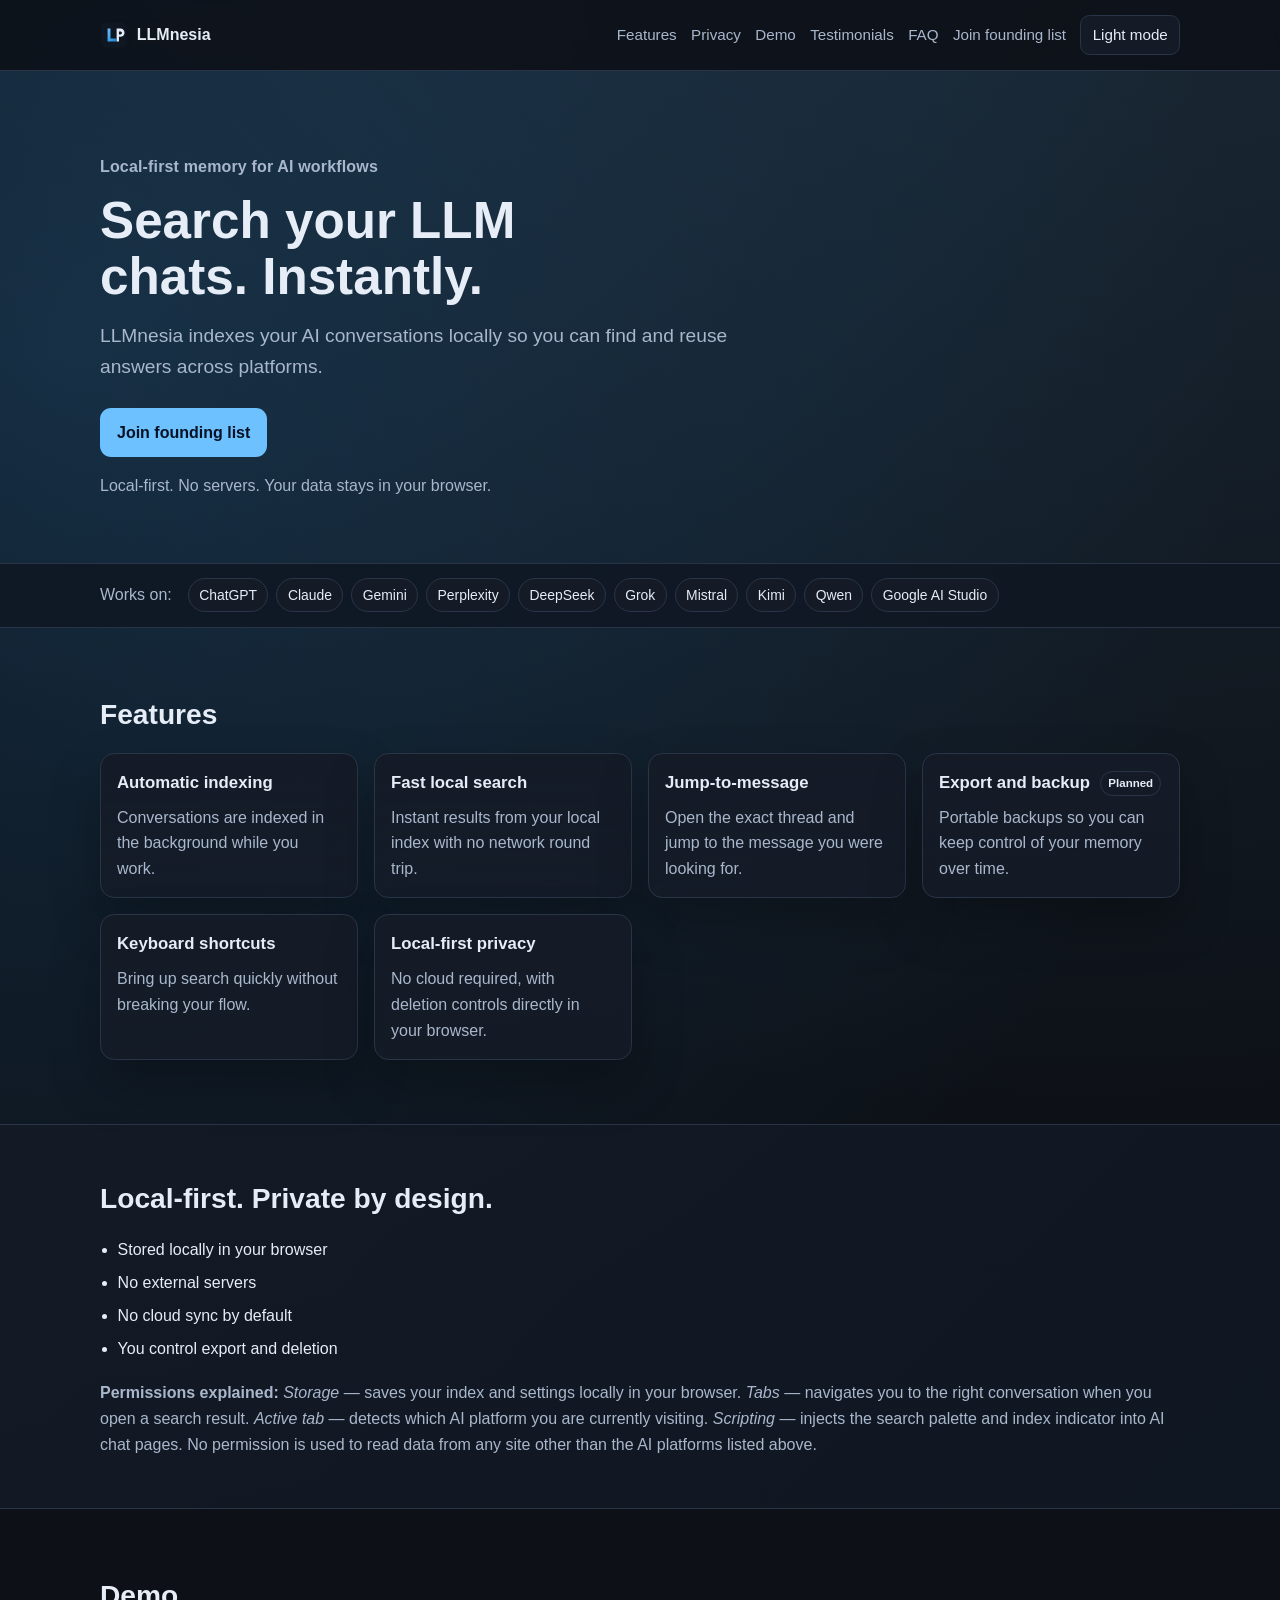
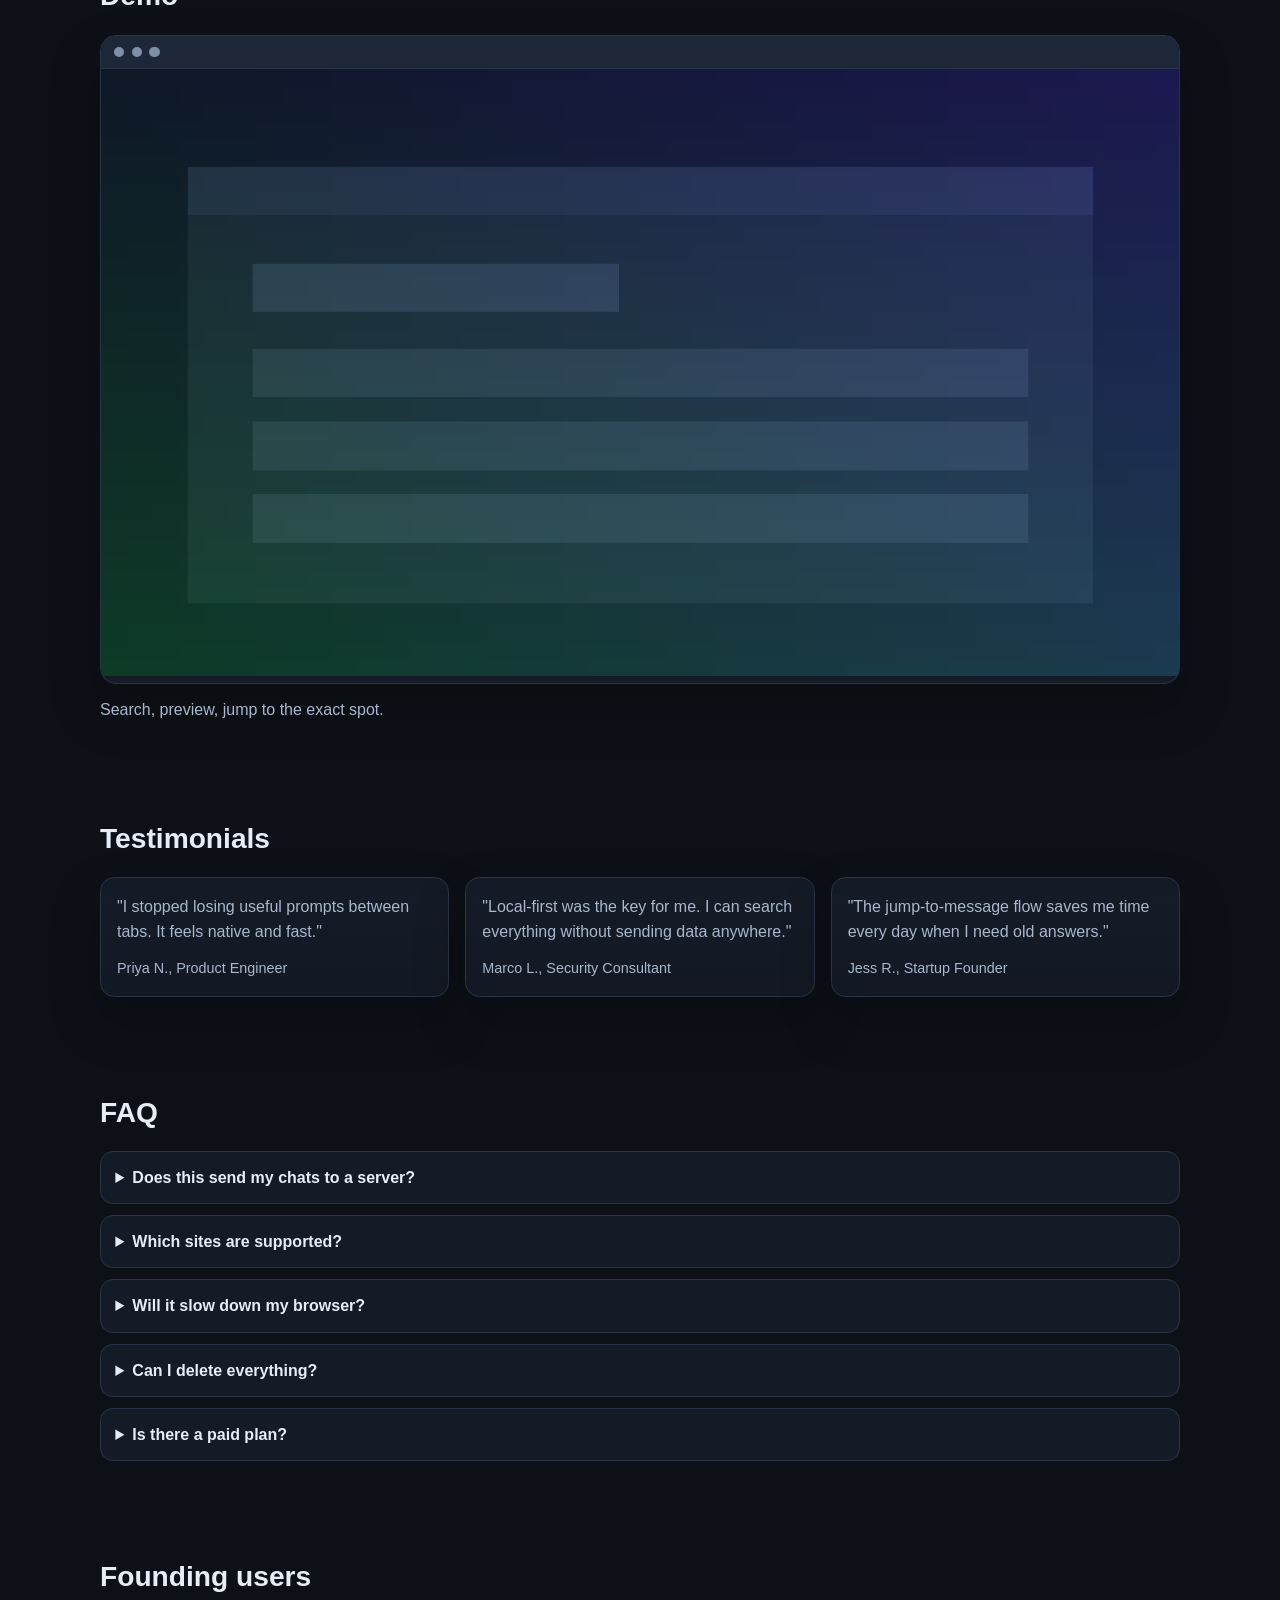
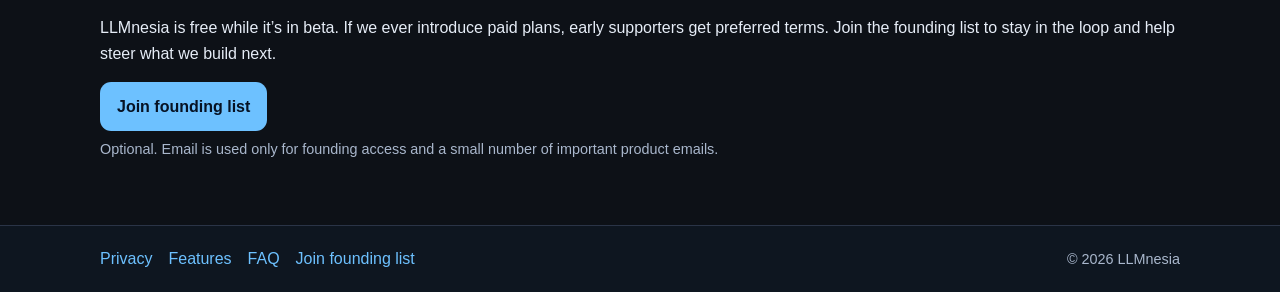
==== index.html @ dea6216d "Initial commit: LLMnesia landing page Separated landing page from main LLMnesia repo for public GitH" ====
<!doctype html>
<html lang="en">
  <head>
    <meta charset="utf-8">
    <meta name="viewport" content="width=device-width, initial-scale=1">
    <title>LLMnesia | Search your LLM chats. Instantly.</title>
    <meta
      name="description"
      content="LLMnesia indexes your AI conversations locally so you can find and reuse answers across platforms."
    >
    <meta name="theme-color" content="#0d1117">
    <meta property="og:type" content="website">
    <meta property="og:title" content="LLMnesia | Search your LLM chats. Instantly.">
    <meta
      property="og:description"
      content="Local-first chat search for AI conversations. No servers. Your data stays in your browser."
    >
    <meta property="og:image" content="assets/og.png">
    <meta property="og:url" content="https://keirancpflynn.github.io/llmnesia-site/">
    <meta name="twitter:card" content="summary_large_image">
    <meta name="twitter:title" content="LLMnesia | Search your LLM chats. Instantly.">
    <meta
      name="twitter:description"
      content="Index and search your AI chats locally across platforms."
    >
    <meta name="twitter:image" content="assets/og.png">
    <link rel="icon" type="image/svg+xml" href="assets/logo.svg">
    <link rel="stylesheet" href="styles.css">
    <script src="script.js" defer></script>
  </head>
  <body>
    <a class="skip-link" href="#main-content">Skip to content</a>

    <header class="site-header">
      <div class="container header-inner">
        <a class="brand" href="#top" aria-label="LLMnesia home">
          <img src="assets/logo.svg" alt="" width="28" height="28">
          <span>LLMnesia</span>
        </a>

        <button
          class="nav-toggle"
          id="nav-toggle"
          aria-expanded="false"
          aria-controls="primary-nav"
          type="button"
        >
          Menu
        </button>

        <nav class="nav" id="primary-nav" aria-label="Main">
          <a href="#features">Features</a>
          <a href="#privacy">Privacy</a>
          <a href="#demo">Demo</a>
          <a href="#testimonials">Testimonials</a>
          <a href="#faq">FAQ</a>
          <a href="#updates">Join founding list</a>
          <button class="theme-toggle" id="theme-toggle" type="button" aria-pressed="false">
            Light mode
          </button>
        </nav>
      </div>
    </header>

    <main id="main-content">
      <section class="hero container" id="top">
        <p class="eyebrow">Local-first memory for AI workflows</p>
        <h1>Search your LLM chats. Instantly.</h1>
        <p class="subheadline">
          LLMnesia indexes your AI conversations locally so you can find and reuse answers across platforms.
        </p>
        <div class="hero-cta">
          <a
            class="button"
            href="https://tally.so/r/448MDd"
            target="_blank"
            rel="noopener noreferrer"
          >
            Join founding list
          </a>
        </div>
        <p class="trust-note">Local-first. No servers. Your data stays in your browser.</p>
      </section>

      <section class="proof-strip" aria-label="Supported platforms">
        <div class="container">
          <p>Works on:</p>
          <ul class="chip-list">
            <li>ChatGPT</li>
            <li>Claude</li>
            <li>Gemini</li>
            <li>Perplexity</li>
            <li>DeepSeek</li>
            <li>Grok</li>
            <li>Mistral</li>
            <li>Kimi</li>
            <li>Qwen</li>
            <li>Google AI Studio</li>
          </ul>
        </div>
      </section>

      <section class="section container" id="features">
        <h2>Features</h2>
        <div class="card-grid">
          <article class="card">
            <h3>Automatic indexing</h3>
            <p>Conversations are indexed in the background while you work.</p>
          </article>
          <article class="card">
            <h3>Fast local search</h3>
            <p>Instant results from your local index with no network round trip.</p>
          </article>
          <article class="card">
            <h3>Jump-to-message</h3>
            <p>Open the exact thread and jump to the message you were looking for.</p>
          </article>
          <article class="card">
            <h3>Export and backup <span class="tag">Planned</span></h3>
            <p>Portable backups so you can keep control of your memory over time.</p>
          </article>
          <article class="card">
            <h3>Keyboard shortcuts</h3>
            <p>Bring up search quickly without breaking your flow.</p>
          </article>
          <article class="card">
            <h3>Local-first privacy</h3>
            <p>No cloud required, with deletion controls directly in your browser.</p>
          </article>
        </div>
      </section>

      <section class="section section-privacy" id="privacy">
        <div class="container">
          <h2>Local-first. Private by design.</h2>
          <ul class="privacy-list">
            <li>Stored locally in your browser</li>
            <li>No external servers</li>
            <li>No cloud sync by default</li>
            <li>You control export and deletion</li>
          </ul>
          <p class="permissions-note">
            <strong>Permissions explained:</strong>
            <em>Storage</em> — saves your index and settings locally in your browser.
            <em>Tabs</em> — navigates you to the right conversation when you open a search result.
            <em>Active tab</em> — detects which AI platform you are currently visiting.
            <em>Scripting</em> — injects the search palette and index indicator into AI chat pages.
            No permission is used to read data from any site other than the AI platforms listed above.
          </p>
        </div>
      </section>

      <section class="section container" id="demo">
        <h2>Demo</h2>
        <figure class="browser-mock">
          <div class="browser-bar" aria-hidden="true">
            <span></span><span></span><span></span>
          </div>
          <img
            src="assets/demo.png"
            alt="LLMnesia search overlay preview in a browser window"
            width="1280"
            height="720"
            loading="lazy"
          >
        </figure>
        <p class="demo-caption">Search, preview, jump to the exact spot.</p>
      </section>

      <section class="section container" id="testimonials">
        <h2>Testimonials</h2>
        <div class="card-grid">
          <blockquote class="card quote">
            <p>"I stopped losing useful prompts between tabs. It feels native and fast."</p>
            <footer>Priya N., Product Engineer</footer>
          </blockquote>
          <blockquote class="card quote">
            <p>"Local-first was the key for me. I can search everything without sending data anywhere."</p>
            <footer>Marco L., Security Consultant</footer>
          </blockquote>
          <blockquote class="card quote">
            <p>"The jump-to-message flow saves me time every day when I need old answers."</p>
            <footer>Jess R., Startup Founder</footer>
          </blockquote>
        </div>
      </section>

      <section class="section container" id="faq">
        <h2>FAQ</h2>
        <div class="faq-list">
          <details>
            <summary>Does this send my chats to a server?</summary>
            <p>No. LLMnesia is local-first and keeps indexed data in your browser storage.</p>
          </details>
          <details>
            <summary>Which sites are supported?</summary>
            <p>ChatGPT, Claude, Gemini, Perplexity, DeepSeek, Grok, Mistral, Kimi, Qwen, and Google AI Studio.</p>
          </details>
          <details>
            <summary>Will it slow down my browser?</summary>
            <p>Indexing is designed to be lightweight and incremental. Most users should see minimal impact.</p>
          </details>
          <details>
            <summary>Can I delete everything?</summary>
            <p>Yes. You can clear indexed data locally and control export and deletion behavior.</p>
          </details>
          <details>
            <summary>Is there a paid plan?</summary>
            <p>LLMnesia is currently free while early. If pricing changes later, early users receive best access and discounts.</p>
          </details>
        </div>
      </section>

      <section class="section section-signup container" id="updates">
        <h2>Founding users</h2>
        <p>
          LLMnesia is free while it&rsquo;s in beta. If we ever introduce paid plans, early supporters get preferred
          terms. Join the founding list to stay in the loop and help steer what we build next.
        </p>
        <a
          class="button"
          href="https://tally.so/r/448MDd"
          target="_blank"
          rel="noopener noreferrer"
        >
          Join founding list
        </a>
        <p class="fine-print">Optional. Email is used only for founding access and a small number of important product emails.</p>
      </section>
    </main>

    <footer class="site-footer">
      <div class="container footer-inner">
        <nav aria-label="Footer">
          <a href="#privacy">Privacy</a>
          <a href="#features">Features</a>
          <a href="#faq">FAQ</a>
          <a href="#updates">Join founding list</a>
        </nav>
        <p>&copy; <span id="year"></span> LLMnesia</p>
      </div>
    </footer>
  </body>
</html>
---- styles.css ----
:root {
  color-scheme: dark;
  --bg: #0d1117;
  --bg-alt: #0f1722;
  --surface: #141b27;
  --surface-strong: #1d2738;
  --text: #e6edf7;
  --text-muted: #a9b7cc;
  --line: #2a3447;
  --brand: #6dc1ff;
  --brand-strong: #41a8f3;
  --success: #4dd8a3;
  --danger: #ff7a91;
  --shadow: 0 24px 50px rgba(0, 0, 0, 0.25);
}

html.theme-light {
  color-scheme: light;
  --bg: #f6f8fc;
  --bg-alt: #ebf1f9;
  --surface: #ffffff;
  --surface-strong: #f3f6fb;
  --text: #172130;
  --text-muted: #55647a;
  --line: #d2dced;
  --brand: #006ec2;
  --brand-strong: #00589c;
  --success: #097b52;
  --danger: #b32447;
  --shadow: 0 18px 36px rgba(17, 28, 46, 0.12);
}

*,
*::before,
*::after {
  box-sizing: border-box;
}

html {
  scroll-behavior: smooth;
}

body {
  margin: 0;
  font-family: -apple-system, BlinkMacSystemFont, "Segoe UI", "Helvetica Neue", Arial, sans-serif;
  line-height: 1.6;
  color: var(--text);
  background:
    radial-gradient(circle at 85% -20%, rgba(109, 193, 255, 0.2), transparent 42%),
    radial-gradient(circle at 5% 10%, rgba(40, 130, 200, 0.22), transparent 35%),
    var(--bg);
}

a {
  color: var(--brand);
  text-decoration: none;
}

a:hover {
  color: var(--brand-strong);
}

img {
  max-width: 100%;
  height: auto;
}

:focus-visible {
  outline: 2px solid var(--brand);
  outline-offset: 3px;
}

.container {
  width: min(1080px, 92vw);
  margin: 0 auto;
}

.skip-link {
  position: absolute;
  left: 0.75rem;
  top: -999px;
  z-index: 1000;
  border-radius: 0.35rem;
  background: var(--brand);
  color: #081120;
  padding: 0.55rem 0.8rem;
  font-weight: 600;
}

.skip-link:focus-visible {
  top: 0.75rem;
}

.site-header {
  position: sticky;
  top: 0;
  z-index: 50;
  border-bottom: 1px solid var(--line);
  background-color: color-mix(in oklab, var(--bg) 88%, transparent);
  backdrop-filter: blur(10px);
}

.header-inner {
  display: flex;
  align-items: center;
  justify-content: space-between;
  gap: 1rem;
  min-height: 70px;
}

.brand {
  display: inline-flex;
  align-items: center;
  gap: 0.55rem;
  font-weight: 700;
  color: var(--text);
}

.brand:hover {
  color: var(--text);
}

.nav {
  display: flex;
  align-items: center;
  gap: 0.9rem;
  font-size: 0.95rem;
}

.nav a:not(.button),
.theme-toggle {
  color: var(--text-muted);
}

.nav a:not(.button):hover,
.theme-toggle:hover {
  color: var(--text);
}

.nav-toggle,
.theme-toggle {
  border: 1px solid var(--line);
  background: var(--surface);
  color: var(--text);
  border-radius: 0.6rem;
  padding: 0.45rem 0.7rem;
  font: inherit;
  cursor: pointer;
}

.nav-toggle {
  display: none;
}

.button {
  display: inline-flex;
  align-items: center;
  justify-content: center;
  border: 1px solid transparent;
  border-radius: 0.7rem;
  padding: 0.66rem 1rem;
  font-weight: 650;
  background: var(--brand);
  color: #061224;
  transition: transform 0.2s ease, box-shadow 0.2s ease, background-color 0.2s ease;
}

.button:hover {
  background: var(--brand-strong);
  color: #061224;
  transform: translateY(-1px);
  box-shadow: 0 10px 24px rgba(19, 132, 219, 0.26);
}

.button-small {
  padding: 0.46rem 0.82rem;
  font-size: 0.9rem;
}

.button-ghost {
  border-color: var(--line);
  background: transparent;
  color: var(--text);
}

.button-ghost:hover {
  background: var(--surface);
  color: var(--text);
  box-shadow: none;
}

.hero {
  padding: 5.2rem 0 3rem;
  text-align: left;
}

.eyebrow {
  margin: 0 0 0.8rem;
  color: var(--text-muted);
  letter-spacing: 0.01em;
  font-weight: 600;
}

h1 {
  margin: 0;
  line-height: 1.1;
  font-size: clamp(2rem, 4vw, 3.3rem);
  max-width: 16ch;
}

.subheadline {
  margin: 1rem 0 1.6rem;
  max-width: 62ch;
  color: var(--text-muted);
  font-size: clamp(1.02rem, 1.6vw, 1.2rem);
}

.hero-cta {
  display: flex;
  flex-wrap: wrap;
  gap: 0.75rem;
}

.trust-note {
  margin-top: 1rem;
  color: var(--text-muted);
}

.proof-strip {
  border-top: 1px solid var(--line);
  border-bottom: 1px solid var(--line);
  background: color-mix(in oklab, var(--bg-alt) 86%, transparent);
}

.proof-strip .container {
  display: flex;
  align-items: center;
  flex-wrap: wrap;
  gap: 0.85rem 1rem;
  padding: 0.9rem 0;
}

.proof-strip p {
  margin: 0;
  color: var(--text-muted);
}

.chip-list {
  list-style: none;
  display: flex;
  flex-wrap: wrap;
  gap: 0.5rem;
  margin: 0;
  padding: 0;
}

.chip-list li {
  border: 1px solid var(--line);
  border-radius: 999px;
  padding: 0.32rem 0.65rem;
  font-size: 0.87rem;
  background: var(--surface);
}

.section {
  padding: 4rem 0 1.8rem;
}

h2 {
  margin: 0 0 1rem;
  font-size: clamp(1.55rem, 2.2vw, 2rem);
}

.card-grid {
  display: grid;
  gap: 1rem;
  grid-template-columns: repeat(auto-fit, minmax(230px, 1fr));
}

.card {
  margin: 0;
  padding: 1rem;
  border: 1px solid var(--line);
  border-radius: 0.9rem;
  background: linear-gradient(180deg, var(--surface), color-mix(in oklab, var(--surface) 78%, transparent));
  box-shadow: var(--shadow);
}

.card h3 {
  margin-top: 0;
  margin-bottom: 0.5rem;
  font-size: 1.05rem;
}

.card p {
  margin: 0;
  color: var(--text-muted);
}

.tag {
  display: inline-block;
  margin-left: 0.35rem;
  font-size: 0.72rem;
  border: 1px solid var(--line);
  border-radius: 999px;
  padding: 0.12rem 0.44rem;
  vertical-align: middle;
}

.section-privacy {
  margin-top: 2.2rem;
  padding: 3.2rem 0;
  background: linear-gradient(135deg, color-mix(in oklab, var(--surface) 82%, transparent), var(--bg-alt));
  border-top: 1px solid var(--line);
  border-bottom: 1px solid var(--line);
}

.privacy-list {
  margin: 0.9rem 0 1.2rem;
  padding-left: 1.1rem;
}

.privacy-list li {
  margin: 0.45rem 0;
}

.permissions-note {
  margin: 0;
  color: var(--text-muted);
}

.browser-mock {
  margin: 0;
  border: 1px solid var(--line);
  border-radius: 1rem;
  overflow: clip;
  background: var(--surface);
  box-shadow: var(--shadow);
}

.browser-bar {
  display: flex;
  gap: 0.45rem;
  padding: 0.7rem 0.8rem;
  border-bottom: 1px solid var(--line);
  background: var(--surface-strong);
}

.browser-bar span {
  width: 0.66rem;
  height: 0.66rem;
  border-radius: 50%;
  background: #7e8fa8;
}

.demo-caption {
  margin: 0.8rem 0 0;
  color: var(--text-muted);
}

.quote p {
  font-size: 1rem;
}

.quote footer {
  margin-top: 0.75rem;
  color: var(--text-muted);
  font-size: 0.9rem;
}

.faq-list {
  display: grid;
  gap: 0.7rem;
}

.faq-list details {
  border: 1px solid var(--line);
  border-radius: 0.8rem;
  padding: 0.8rem 0.9rem;
  background: var(--surface);
}

.faq-list summary {
  font-weight: 650;
  cursor: pointer;
}

.faq-list p {
  margin: 0.65rem 0 0;
  color: var(--text-muted);
}

.section-signup {
  padding-bottom: 4rem;
}

.email-form {
  max-width: 620px;
}

.email-row {
  display: flex;
  gap: 0.65rem;
  margin: 0.42rem 0 0.35rem;
}

.email-row input {
  flex: 1;
  min-width: 180px;
  border: 1px solid var(--line);
  border-radius: 0.7rem;
  padding: 0.7rem 0.75rem;
  font: inherit;
  color: var(--text);
  background: var(--surface);
}

.fine-print {
  margin: 0.45rem 0 0;
  color: var(--text-muted);
  font-size: 0.9rem;
}

.form-message {
  min-height: 1.3em;
  margin-top: 0.35rem;
  font-size: 0.92rem;
}

.form-message[data-state="error"] {
  color: var(--danger);
}

.form-message[data-state="success"] {
  color: var(--success);
}

.site-footer {
  border-top: 1px solid var(--line);
  padding: 1.25rem 0;
  background: color-mix(in oklab, var(--bg-alt) 90%, transparent);
}

.footer-inner {
  display: flex;
  align-items: center;
  justify-content: space-between;
  gap: 1rem;
  flex-wrap: wrap;
}

.footer-inner nav {
  display: flex;
  gap: 1rem;
  flex-wrap: wrap;
}

.site-footer p {
  margin: 0;
  color: var(--text-muted);
  font-size: 0.9rem;
}

@media (max-width: 900px) {
  .nav-toggle {
    display: inline-flex;
  }

  .nav {
    position: absolute;
    top: 70px;
    right: 4vw;
    width: min(340px, 92vw);
    padding: 0.9rem;
    border: 1px solid var(--line);
    border-radius: 0.9rem;
    background: var(--surface);
    box-shadow: var(--shadow);
    display: none;
    flex-direction: column;
    align-items: stretch;
  }

  .nav.open {
    display: flex;
  }

  .hero {
    padding-top: 4.2rem;
  }

  .email-row {
    flex-direction: column;
  }

  .button,
  .email-row input,
  .email-row .button {
    width: 100%;
  }
}
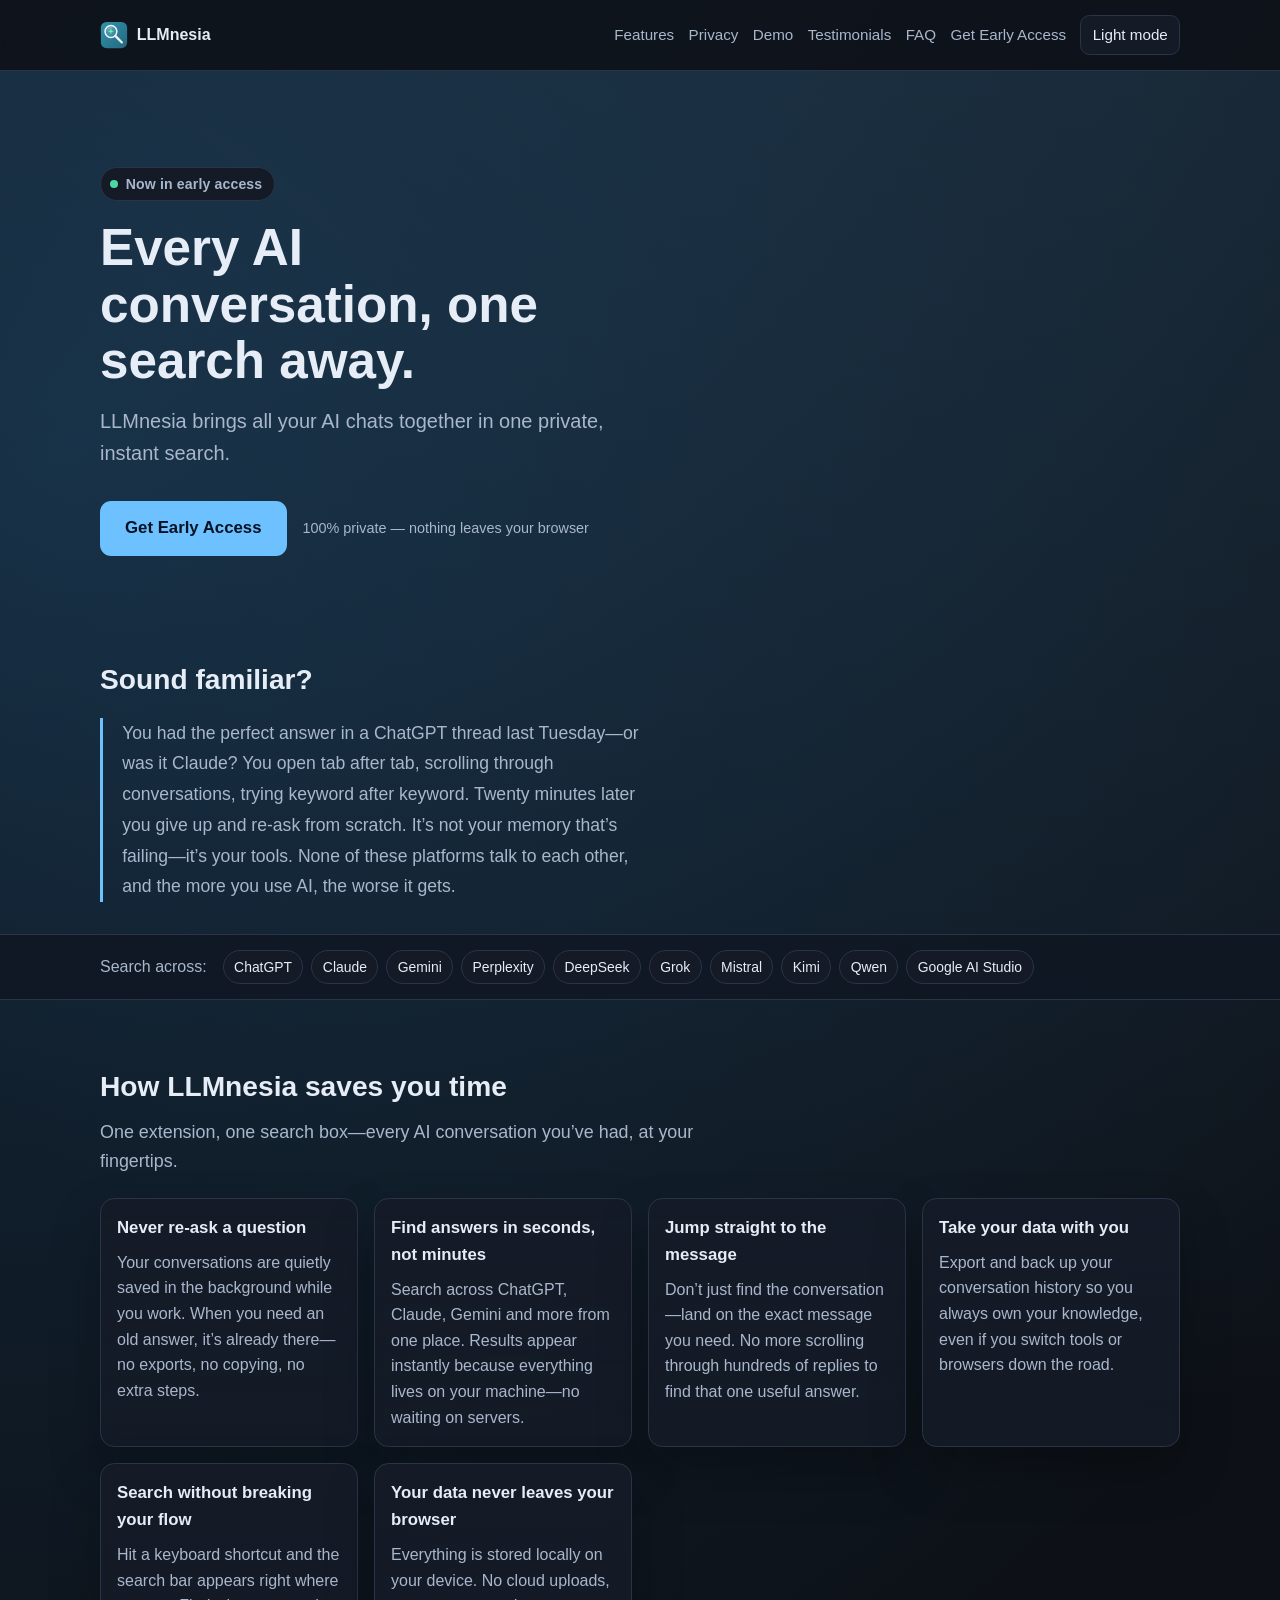
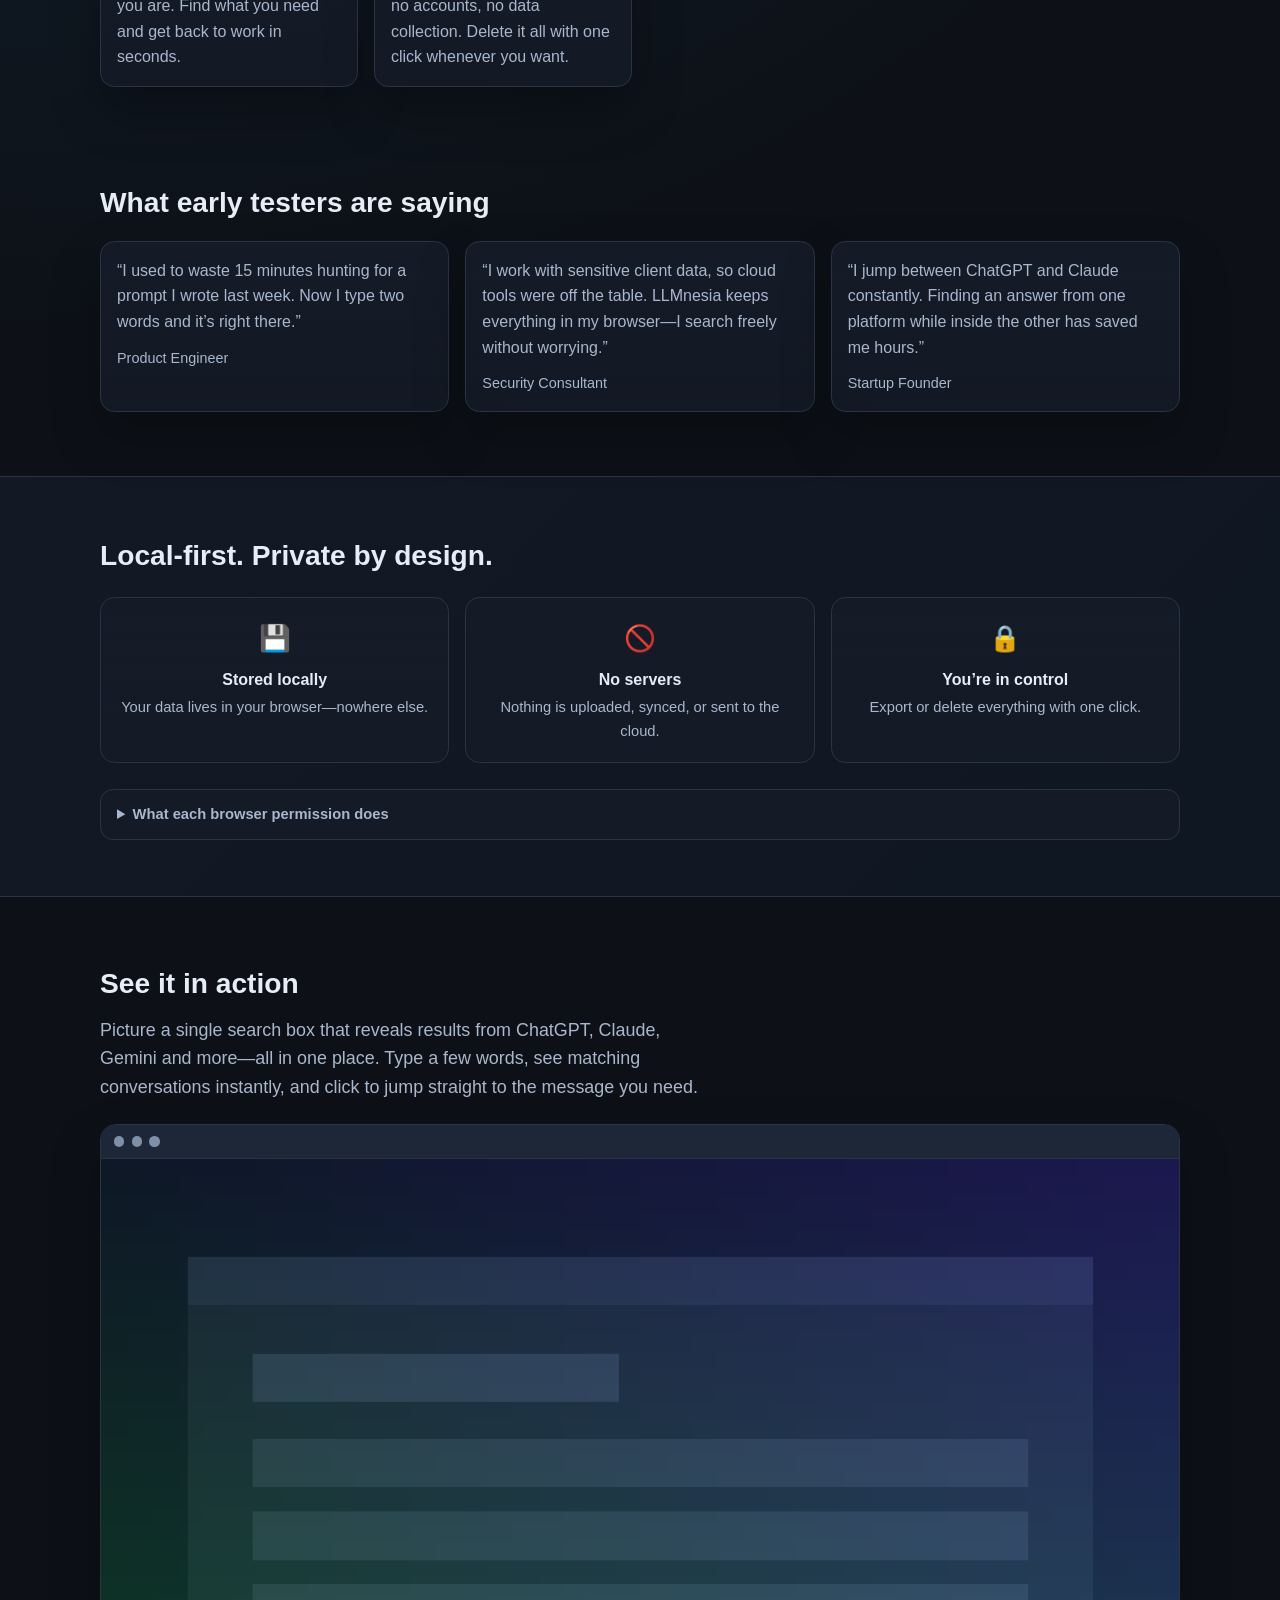
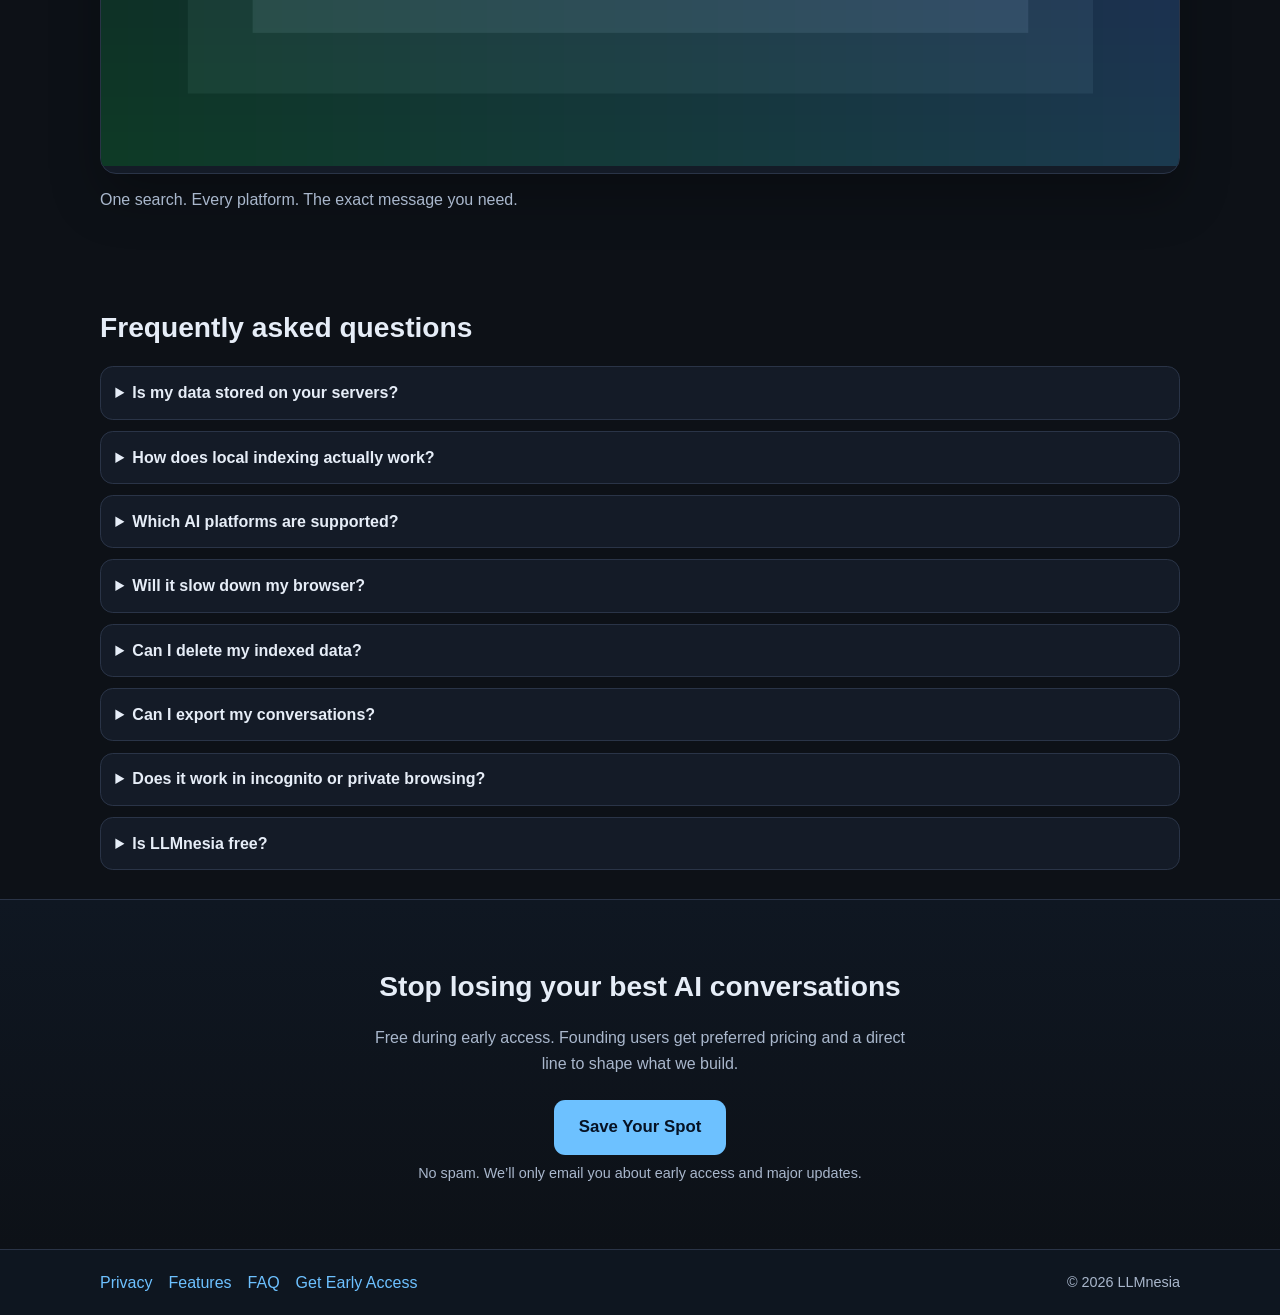
==== commit 6fcede07: "design and copy updates" ====
--- a/index.html
+++ b/index.html
@@ -3,25 +3,25 @@
   <head>
     <meta charset="utf-8">
     <meta name="viewport" content="width=device-width, initial-scale=1">
-    <title>LLMnesia | Search your LLM chats. Instantly.</title>
+    <title>LLMnesia | Every AI conversation, one search away</title>
     <meta
       name="description"
-      content="LLMnesia indexes your AI conversations locally so you can find and reuse answers across platforms."
+      content="Find any answer from ChatGPT, Claude, Gemini and more in seconds. LLMnesia searches all your AI chats from one place — privately, in your browser."
     >
     <meta name="theme-color" content="#0d1117">
     <meta property="og:type" content="website">
-    <meta property="og:title" content="LLMnesia | Search your LLM chats. Instantly.">
+    <meta property="og:title" content="LLMnesia | Every AI conversation, one search away">
     <meta
       property="og:description"
-      content="Local-first chat search for AI conversations. No servers. Your data stays in your browser."
+      content="Find any answer from ChatGPT, Claude, Gemini and more in seconds. Private, local-first search across all your AI chats."
     >
     <meta property="og:image" content="assets/og.png">
     <meta property="og:url" content="https://keirancpflynn.github.io/llmnesia-site/">
     <meta name="twitter:card" content="summary_large_image">
-    <meta name="twitter:title" content="LLMnesia | Search your LLM chats. Instantly.">
+    <meta name="twitter:title" content="LLMnesia | Every AI conversation, one search away">
     <meta
       name="twitter:description"
-      content="Index and search your AI chats locally across platforms."
+      content="Find any answer from ChatGPT, Claude, Gemini and more in seconds. Private search across all your AI chats."
     >
     <meta name="twitter:image" content="assets/og.png">
     <link rel="icon" type="image/svg+xml" href="assets/logo.svg">
@@ -54,7 +54,7 @@
           <a href="#demo">Demo</a>
           <a href="#testimonials">Testimonials</a>
           <a href="#faq">FAQ</a>
-          <a href="#updates">Join founding list</a>
+          <a href="#updates">Get Early Access</a>
           <button class="theme-toggle" id="theme-toggle" type="button" aria-pressed="false">
             Light mode
           </button>
@@ -64,27 +64,34 @@
 
     <main id="main-content">
       <section class="hero container" id="top">
-        <p class="eyebrow">Local-first memory for AI workflows</p>
-        <h1>Search your LLM chats. Instantly.</h1>
+        <p class="eyebrow"><span class="eyebrow-dot"></span> Now in early access</p>
+        <h1>Every AI conversation, one search&nbsp;away.</h1>
         <p class="subheadline">
-          LLMnesia indexes your AI conversations locally so you can find and reuse answers across platforms.
+          LLMnesia brings all your AI chats together in one private, instant search.
         </p>
         <div class="hero-cta">
           <a
-            class="button"
+            class="button button-large"
             href="https://tally.so/r/448MDd"
             target="_blank"
             rel="noopener noreferrer"
           >
-            Join founding list
+            Get Early Access
           </a>
-        </div>
-        <p class="trust-note">Local-first. No servers. Your data stays in your browser.</p>
+          <span class="trust-note">100% private &mdash; nothing leaves your browser</span>
+        </div>
+      </section>
+
+      <section class="section section-problem container" id="problem">
+        <h2>Sound familiar?</h2>
+        <p class="problem-narrative">
+          You had the perfect answer in a ChatGPT thread last Tuesday&mdash;or was it Claude? You open tab after tab, scrolling through conversations, trying keyword after keyword. Twenty minutes later you give up and re-ask from scratch. It&rsquo;s not your memory that&rsquo;s failing&mdash;it&rsquo;s your tools. None of these platforms talk to each other, and the more you use AI, the worse it gets.
+        </p>
       </section>
 
       <section class="proof-strip" aria-label="Supported platforms">
         <div class="container">
-          <p>Works on:</p>
+          <p>Search across:</p>
           <ul class="chip-list">
             <li>ChatGPT</li>
             <li>Claude</li>
@@ -101,131 +108,157 @@
       </section>
 
       <section class="section container" id="features">
-        <h2>Features</h2>
+        <h2>How LLMnesia saves you time</h2>
+        <p class="section-intro">One extension, one search box&mdash;every AI conversation you&rsquo;ve had, at your fingertips.</p>
         <div class="card-grid">
           <article class="card">
-            <h3>Automatic indexing</h3>
-            <p>Conversations are indexed in the background while you work.</p>
-          </article>
-          <article class="card">
-            <h3>Fast local search</h3>
-            <p>Instant results from your local index with no network round trip.</p>
-          </article>
-          <article class="card">
-            <h3>Jump-to-message</h3>
-            <p>Open the exact thread and jump to the message you were looking for.</p>
-          </article>
-          <article class="card">
-            <h3>Export and backup <span class="tag">Planned</span></h3>
-            <p>Portable backups so you can keep control of your memory over time.</p>
-          </article>
-          <article class="card">
-            <h3>Keyboard shortcuts</h3>
-            <p>Bring up search quickly without breaking your flow.</p>
-          </article>
-          <article class="card">
-            <h3>Local-first privacy</h3>
-            <p>No cloud required, with deletion controls directly in your browser.</p>
-          </article>
+            <h3>Never re-ask a question</h3>
+            <p>Your conversations are quietly saved in the background while you work. When you need an old answer, it&rsquo;s already there&mdash;no exports, no copying, no extra steps.</p>
+          </article>
+          <article class="card">
+            <h3>Find answers in seconds, not minutes</h3>
+            <p>Search across ChatGPT, Claude, Gemini and more from one place. Results appear instantly because everything lives on your machine&mdash;no waiting on servers.</p>
+          </article>
+          <article class="card">
+            <h3>Jump straight to the message</h3>
+            <p>Don&rsquo;t just find the conversation&mdash;land on the exact message you need. No more scrolling through hundreds of replies to find that one useful answer.</p>
+          </article>
+          <article class="card">
+            <h3>Take your data with you</h3>
+            <p>Export and back up your conversation history so you always own your knowledge, even if you switch tools or browsers down the road.</p>
+          </article>
+          <article class="card">
+            <h3>Search without breaking your flow</h3>
+            <p>Hit a keyboard shortcut and the search bar appears right where you are. Find what you need and get back to work in seconds.</p>
+          </article>
+          <article class="card">
+            <h3>Your data never leaves your browser</h3>
+            <p>Everything is stored locally on your device. No cloud uploads, no accounts, no data collection. Delete it all with one click whenever you want.</p>
+          </article>
+        </div>
+      </section>
+
+      <section class="section container" id="testimonials">
+        <h2>What early testers are saying</h2>
+        <div class="card-grid">
+          <blockquote class="card quote">
+            <p>&ldquo;I used to waste 15 minutes hunting for a prompt I wrote last week. Now I type two words and it&rsquo;s right there.&rdquo;</p>
+            <footer>Product Engineer</footer>
+          </blockquote>
+          <blockquote class="card quote">
+            <p>&ldquo;I work with sensitive client data, so cloud tools were off the table. LLMnesia keeps everything in my browser&mdash;I search freely without worrying.&rdquo;</p>
+            <footer>Security Consultant</footer>
+          </blockquote>
+          <blockquote class="card quote">
+            <p>&ldquo;I jump between ChatGPT and Claude constantly. Finding an answer from one platform while inside the other has saved me hours.&rdquo;</p>
+            <footer>Startup Founder</footer>
+          </blockquote>
         </div>
       </section>
 
       <section class="section section-privacy" id="privacy">
         <div class="container">
           <h2>Local-first. Private by design.</h2>
-          <ul class="privacy-list">
-            <li>Stored locally in your browser</li>
-            <li>No external servers</li>
-            <li>No cloud sync by default</li>
-            <li>You control export and deletion</li>
-          </ul>
-          <p class="permissions-note">
-            <strong>Permissions explained:</strong>
-            <em>Storage</em> — saves your index and settings locally in your browser.
-            <em>Tabs</em> — navigates you to the right conversation when you open a search result.
-            <em>Active tab</em> — detects which AI platform you are currently visiting.
-            <em>Scripting</em> — injects the search palette and index indicator into AI chat pages.
-            No permission is used to read data from any site other than the AI platforms listed above.
-          </p>
+          <div class="privacy-grid">
+            <div class="privacy-card">
+              <span class="privacy-icon" aria-hidden="true">&#x1f4be;</span>
+              <strong>Stored locally</strong>
+              <p>Your data lives in your browser&mdash;nowhere else.</p>
+            </div>
+            <div class="privacy-card">
+              <span class="privacy-icon" aria-hidden="true">&#x1f6ab;</span>
+              <strong>No servers</strong>
+              <p>Nothing is uploaded, synced, or sent to the cloud.</p>
+            </div>
+            <div class="privacy-card">
+              <span class="privacy-icon" aria-hidden="true">&#x1f512;</span>
+              <strong>You&rsquo;re in control</strong>
+              <p>Export or delete everything with one click.</p>
+            </div>
+          </div>
+          <details class="permissions-details">
+            <summary>What each browser permission does</summary>
+            <ul class="permissions-list">
+              <li><strong>Storage</strong> &mdash; saves your index and settings locally in your browser</li>
+              <li><strong>Tabs</strong> &mdash; opens the right conversation when you click a search result</li>
+              <li><strong>Active tab</strong> &mdash; detects which AI platform you&rsquo;re currently visiting</li>
+              <li><strong>Scripting</strong> &mdash; adds the search bar and index indicator to AI chat pages</li>
+            </ul>
+            <p class="permissions-note">No permission is used to read data from any site other than the supported AI platforms.</p>
+          </details>
         </div>
       </section>
 
       <section class="section container" id="demo">
-        <h2>Demo</h2>
+        <h2>See it in action</h2>
+        <p class="section-intro">Picture a single search box that reveals results from ChatGPT, Claude, Gemini and more&mdash;all in one place. Type a few words, see matching conversations instantly, and click to jump straight to the message you need.</p>
         <figure class="browser-mock">
           <div class="browser-bar" aria-hidden="true">
             <span></span><span></span><span></span>
           </div>
           <img
             src="assets/demo.png"
-            alt="LLMnesia search overlay preview in a browser window"
+            alt="LLMnesia search overlay showing results from multiple AI platforms in a single browser window"
             width="1280"
             height="720"
             loading="lazy"
           >
         </figure>
-        <p class="demo-caption">Search, preview, jump to the exact spot.</p>
-      </section>
-
-      <section class="section container" id="testimonials">
-        <h2>Testimonials</h2>
-        <div class="card-grid">
-          <blockquote class="card quote">
-            <p>"I stopped losing useful prompts between tabs. It feels native and fast."</p>
-            <footer>Priya N., Product Engineer</footer>
-          </blockquote>
-          <blockquote class="card quote">
-            <p>"Local-first was the key for me. I can search everything without sending data anywhere."</p>
-            <footer>Marco L., Security Consultant</footer>
-          </blockquote>
-          <blockquote class="card quote">
-            <p>"The jump-to-message flow saves me time every day when I need old answers."</p>
-            <footer>Jess R., Startup Founder</footer>
-          </blockquote>
-        </div>
+        <p class="demo-caption">One search. Every platform. The exact message you need.</p>
       </section>
 
       <section class="section container" id="faq">
-        <h2>FAQ</h2>
+        <h2>Frequently asked questions</h2>
         <div class="faq-list">
           <details>
-            <summary>Does this send my chats to a server?</summary>
-            <p>No. LLMnesia is local-first and keeps indexed data in your browser storage.</p>
-          </details>
-          <details>
-            <summary>Which sites are supported?</summary>
-            <p>ChatGPT, Claude, Gemini, Perplexity, DeepSeek, Grok, Mistral, Kimi, Qwen, and Google AI Studio.</p>
+            <summary>Is my data stored on your servers?</summary>
+            <p>No. Everything is stored locally in your browser. LLMnesia never sends your conversations, search queries, or any personal data to an external server. Your data stays on your device, period.</p>
+          </details>
+          <details>
+            <summary>How does local indexing actually work?</summary>
+            <p>When you visit a supported AI chat platform, LLMnesia quietly reads the conversation on the page and saves a searchable index in your browser&rsquo;s local storage. It runs in the background so you never have to do anything manually.</p>
+          </details>
+          <details>
+            <summary>Which AI platforms are supported?</summary>
+            <p>ChatGPT, Claude, Gemini, Perplexity, DeepSeek, Grok, Mistral, Kimi, Qwen, and Google AI Studio. We&rsquo;re adding more based on user requests.</p>
           </details>
           <details>
             <summary>Will it slow down my browser?</summary>
-            <p>Indexing is designed to be lightweight and incremental. Most users should see minimal impact.</p>
-          </details>
-          <details>
-            <summary>Can I delete everything?</summary>
-            <p>Yes. You can clear indexed data locally and control export and deletion behavior.</p>
-          </details>
-          <details>
-            <summary>Is there a paid plan?</summary>
-            <p>LLMnesia is currently free while early. If pricing changes later, early users receive best access and discounts.</p>
-          </details>
-        </div>
-      </section>
-
-      <section class="section section-signup container" id="updates">
-        <h2>Founding users</h2>
-        <p>
-          LLMnesia is free while it&rsquo;s in beta. If we ever introduce paid plans, early supporters get preferred
-          terms. Join the founding list to stay in the loop and help steer what we build next.
-        </p>
-        <a
-          class="button"
-          href="https://tally.so/r/448MDd"
-          target="_blank"
-          rel="noopener noreferrer"
-        >
-          Join founding list
-        </a>
-        <p class="fine-print">Optional. Email is used only for founding access and a small number of important product emails.</p>
+            <p>No. Indexing is lightweight and happens incrementally in the background. Most users don&rsquo;t notice any difference in browser performance.</p>
+          </details>
+          <details>
+            <summary>Can I delete my indexed data?</summary>
+            <p>Yes, completely. You can clear all indexed data with one click from the extension settings. You&rsquo;re always in full control of what&rsquo;s stored.</p>
+          </details>
+          <details>
+            <summary>Can I export my conversations?</summary>
+            <p>Yes. You can export and back up your conversation history in a portable format that you own.</p>
+          </details>
+          <details>
+            <summary>Does it work in incognito or private browsing?</summary>
+            <p>Browser extensions are typically disabled in incognito mode by default. You can enable LLMnesia in incognito through your browser&rsquo;s extension settings if you choose.</p>
+          </details>
+          <details>
+            <summary>Is LLMnesia free?</summary>
+            <p>Yes, LLMnesia is free during the early access period. If we introduce paid plans in the future, founding users will receive preferred pricing and early access to new features.</p>
+          </details>
+        </div>
+      </section>
+
+      <section class="section section-signup" id="updates">
+        <div class="container signup-inner">
+          <h2>Stop losing your best AI conversations</h2>
+          <p>Free during early access. Founding users get preferred pricing and a direct line to shape what we build.</p>
+          <a
+            class="button button-large"
+            href="https://tally.so/r/448MDd"
+            target="_blank"
+            rel="noopener noreferrer"
+          >
+            Save Your Spot
+          </a>
+          <p class="fine-print">No spam. We&rsquo;ll only email you about early access and major updates.</p>
+        </div>
       </section>
     </main>
 
@@ -235,7 +268,7 @@
           <a href="#privacy">Privacy</a>
           <a href="#features">Features</a>
           <a href="#faq">FAQ</a>
-          <a href="#updates">Join founding list</a>
+          <a href="#updates">Get Early Access</a>
         </nav>
         <p>&copy; <span id="year"></span> LLMnesia</p>
       </div>
--- a/styles.css
+++ b/styles.css
@@ -12,6 +12,7 @@
   --success: #4dd8a3;
   --danger: #ff7a91;
   --shadow: 0 24px 50px rgba(0, 0, 0, 0.25);
+  --button-text: #061224;
 }
 
 html.theme-light {
@@ -28,6 +29,7 @@
   --success: #097b52;
   --danger: #b32447;
   --shadow: 0 18px 36px rgba(17, 28, 46, 0.12);
+  --button-text: #ffffff;
 }
 
 *,
@@ -161,13 +163,13 @@
   padding: 0.66rem 1rem;
   font-weight: 650;
   background: var(--brand);
-  color: #061224;
+  color: var(--button-text);
   transition: transform 0.2s ease, box-shadow 0.2s ease, background-color 0.2s ease;
 }
 
 .button:hover {
   background: var(--brand-strong);
-  color: #061224;
+  color: var(--button-text);
   transform: translateY(-1px);
   box-shadow: 0 10px 24px rgba(19, 132, 219, 0.26);
 }
@@ -190,15 +192,30 @@
 }
 
 .hero {
-  padding: 5.2rem 0 3rem;
+  padding: 6rem 0 3.5rem;
   text-align: left;
 }
 
 .eyebrow {
-  margin: 0 0 0.8rem;
-  color: var(--text-muted);
+  display: inline-flex;
+  align-items: center;
+  gap: 0.5rem;
+  margin: 0 0 1.2rem;
+  padding: 0.3rem 0.75rem 0.3rem 0.55rem;
+  border: 1px solid var(--line);
+  border-radius: 999px;
+  background: var(--surface);
+  color: var(--text-muted);
+  font-size: 0.88rem;
+  font-weight: 600;
   letter-spacing: 0.01em;
-  font-weight: 600;
+}
+
+.eyebrow-dot {
+  width: 0.5rem;
+  height: 0.5rem;
+  border-radius: 50%;
+  background: var(--success);
 }
 
 h1 {
@@ -209,21 +226,27 @@
 }
 
 .subheadline {
-  margin: 1rem 0 1.6rem;
-  max-width: 62ch;
-  color: var(--text-muted);
-  font-size: clamp(1.02rem, 1.6vw, 1.2rem);
+  margin: 1rem 0 2rem;
+  max-width: 48ch;
+  color: var(--text-muted);
+  font-size: clamp(1.08rem, 1.6vw, 1.25rem);
 }
 
 .hero-cta {
   display: flex;
+  align-items: center;
   flex-wrap: wrap;
-  gap: 0.75rem;
+  gap: 1rem;
 }
 
 .trust-note {
-  margin-top: 1rem;
-  color: var(--text-muted);
+  color: var(--text-muted);
+  font-size: 0.9rem;
+}
+
+.button-large {
+  padding: 0.8rem 1.5rem;
+  font-size: 1.05rem;
 }
 
 .proof-strip {
@@ -266,6 +289,28 @@
   padding: 4rem 0 1.8rem;
 }
 
+.section-intro {
+  margin: -0.4rem 0 1.4rem;
+  max-width: 62ch;
+  color: var(--text-muted);
+  font-size: clamp(1rem, 1.4vw, 1.12rem);
+}
+
+.section-problem {
+  padding-top: 2.8rem;
+  padding-bottom: 2rem;
+}
+
+.problem-narrative {
+  max-width: 56ch;
+  color: var(--text-muted);
+  font-size: clamp(1rem, 1.4vw, 1.1rem);
+  line-height: 1.75;
+  margin: 0;
+  padding-left: 1.2rem;
+  border-left: 3px solid var(--brand);
+}
+
 h2 {
   margin: 0 0 1rem;
   font-size: clamp(1.55rem, 2.2vw, 2rem);
@@ -309,24 +354,81 @@
 
 .section-privacy {
   margin-top: 2.2rem;
-  padding: 3.2rem 0;
+  padding: 3.5rem 0;
   background: linear-gradient(135deg, color-mix(in oklab, var(--surface) 82%, transparent), var(--bg-alt));
   border-top: 1px solid var(--line);
   border-bottom: 1px solid var(--line);
 }
 
-.privacy-list {
-  margin: 0.9rem 0 1.2rem;
+.privacy-grid {
+  display: grid;
+  grid-template-columns: repeat(auto-fit, minmax(200px, 1fr));
+  gap: 1rem;
+  margin: 1.2rem 0 1.6rem;
+}
+
+.privacy-card {
+  padding: 1.2rem;
+  border: 1px solid var(--line);
+  border-radius: 0.9rem;
+  background: linear-gradient(180deg, var(--surface), color-mix(in oklab, var(--surface) 78%, transparent));
+  text-align: center;
+}
+
+.privacy-icon {
+  display: block;
+  font-size: 1.6rem;
+  margin-bottom: 0.5rem;
+}
+
+.privacy-card strong {
+  display: block;
+  margin-bottom: 0.25rem;
+}
+
+.privacy-card p {
+  margin: 0;
+  color: var(--text-muted);
+  font-size: 0.92rem;
+}
+
+.permissions-details {
+  border: 1px solid var(--line);
+  border-radius: 0.8rem;
+  padding: 0.8rem 1rem;
+  background: var(--surface);
+}
+
+.permissions-details summary {
+  font-weight: 650;
+  cursor: pointer;
+  color: var(--text-muted);
+  font-size: 0.92rem;
+}
+
+.permissions-details[open] summary {
+  margin-bottom: 0.5rem;
+}
+
+.permissions-list {
+  margin: 0 0 0.6rem;
   padding-left: 1.1rem;
 }
 
-.privacy-list li {
-  margin: 0.45rem 0;
+.permissions-list li {
+  margin: 0.4rem 0;
+  color: var(--text-muted);
+  font-size: 0.92rem;
+}
+
+.permissions-list strong {
+  color: var(--text);
 }
 
 .permissions-note {
   margin: 0;
   color: var(--text-muted);
+  font-size: 0.88rem;
 }
 
 .browser-mock {
@@ -391,7 +493,26 @@
 }
 
 .section-signup {
-  padding-bottom: 4rem;
+  padding: 4rem 0;
+  border-top: 1px solid var(--line);
+  background: linear-gradient(180deg, var(--bg-alt), var(--bg));
+}
+
+.signup-inner {
+  text-align: center;
+  max-width: 540px;
+}
+
+.signup-inner h2 {
+  margin-bottom: 0.6rem;
+}
+
+.signup-inner p {
+  color: var(--text-muted);
+}
+
+.signup-inner .button {
+  margin-top: 0.5rem;
 }
 
 .email-form {
@@ -489,6 +610,11 @@
     padding-top: 4.2rem;
   }
 
+  .hero-cta {
+    flex-direction: column;
+    align-items: flex-start;
+  }
+
   .email-row {
     flex-direction: column;
   }
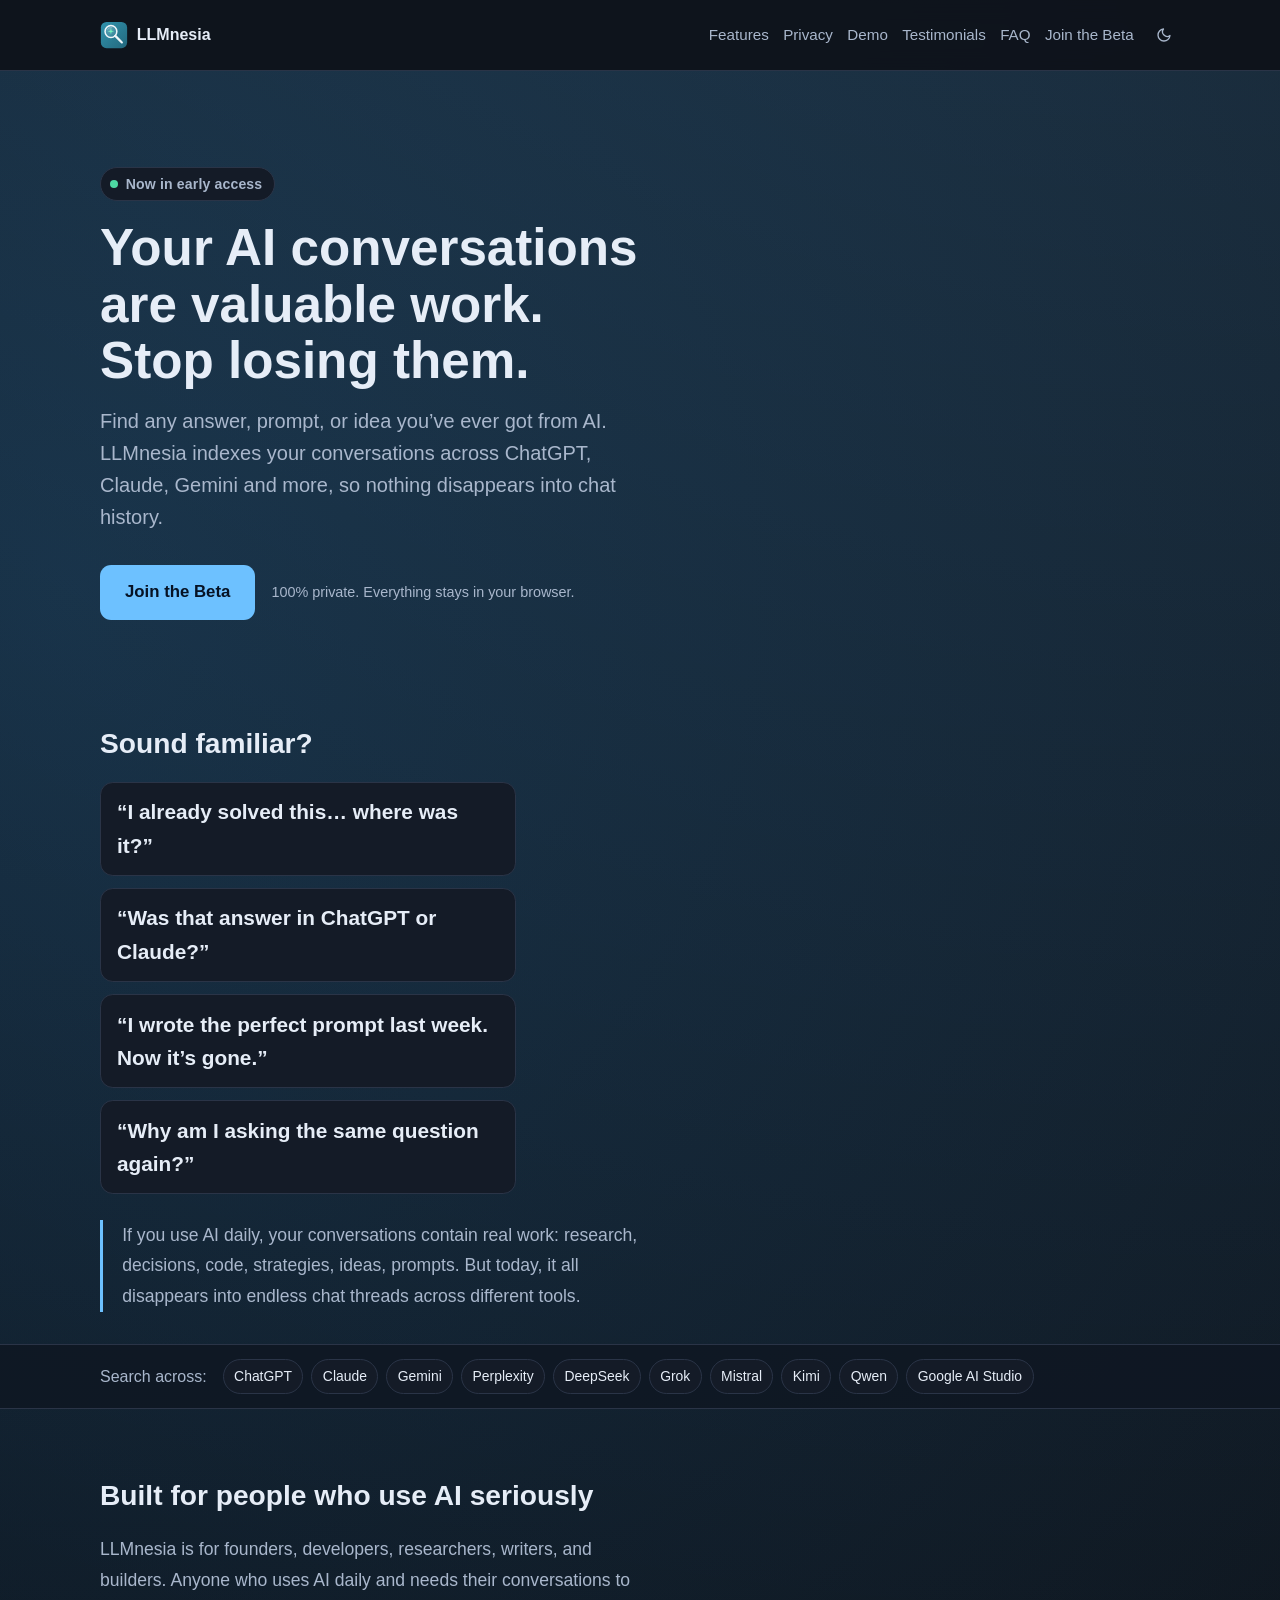
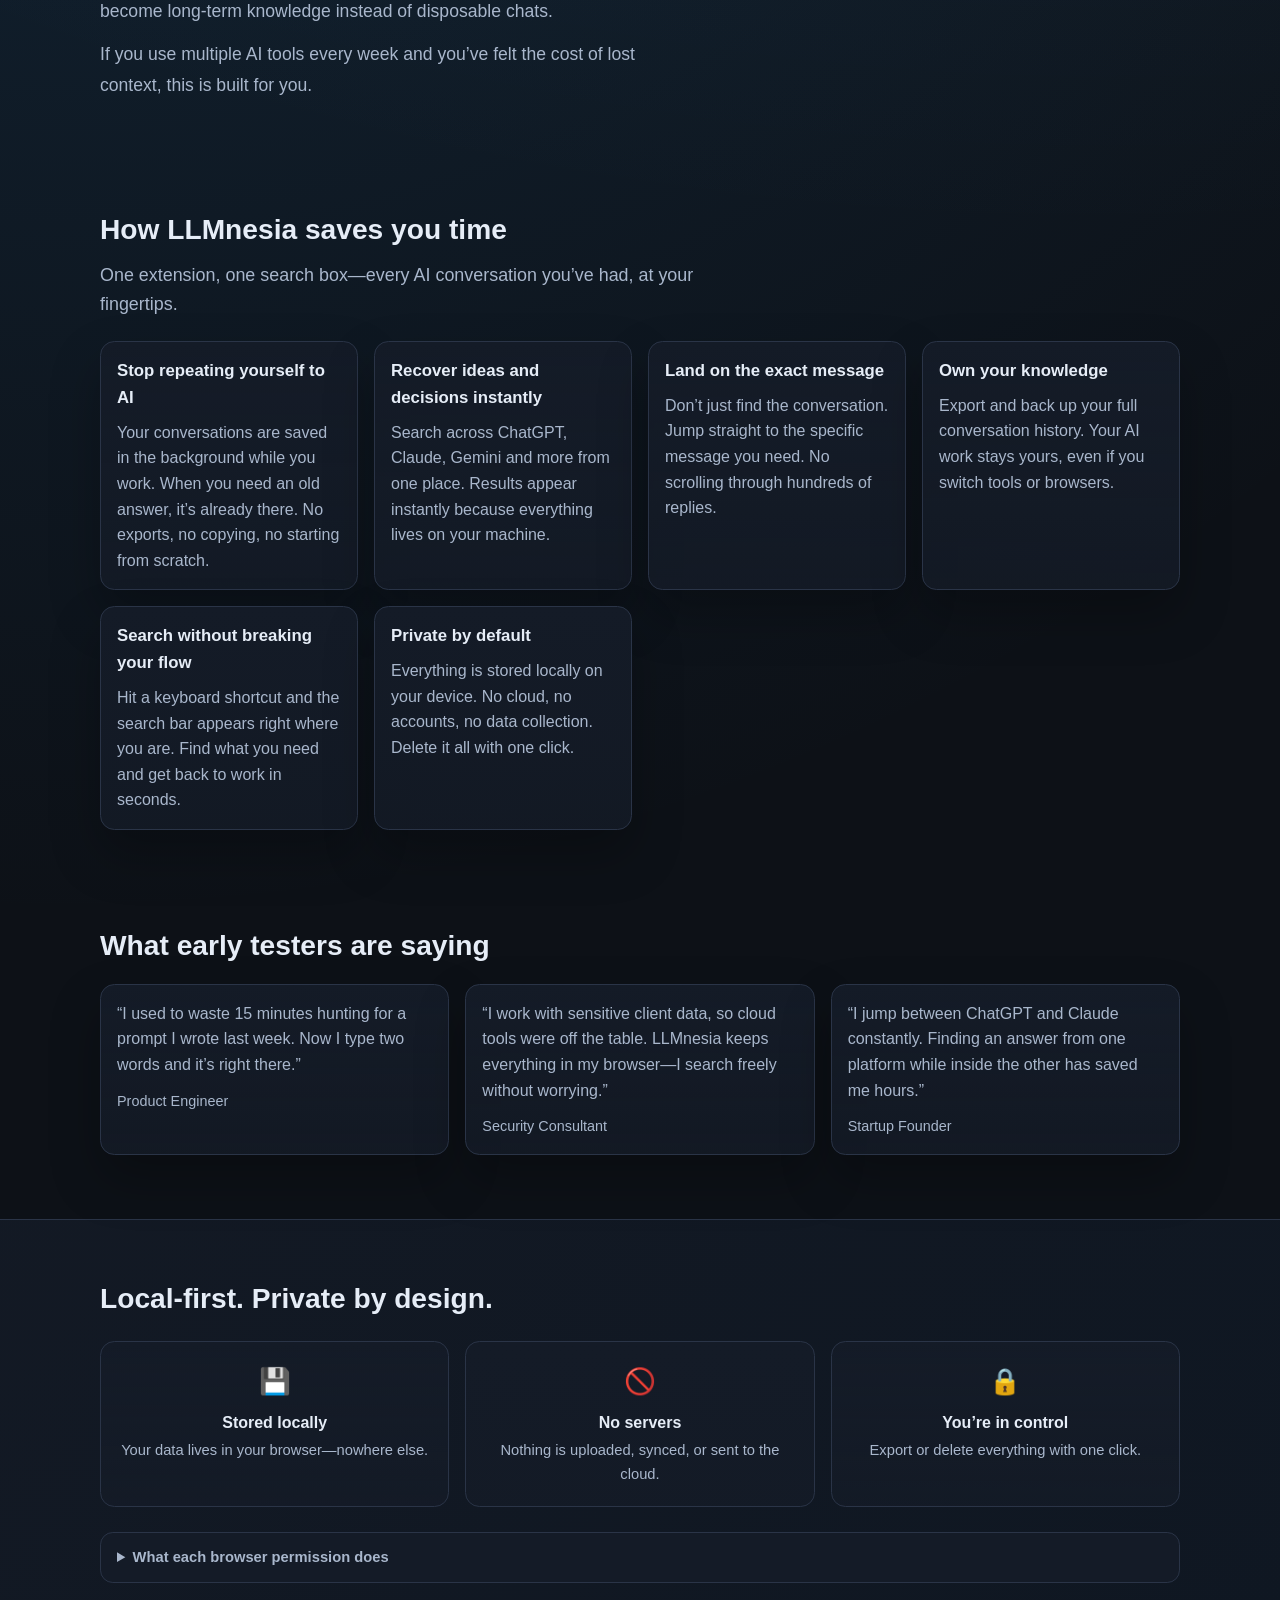
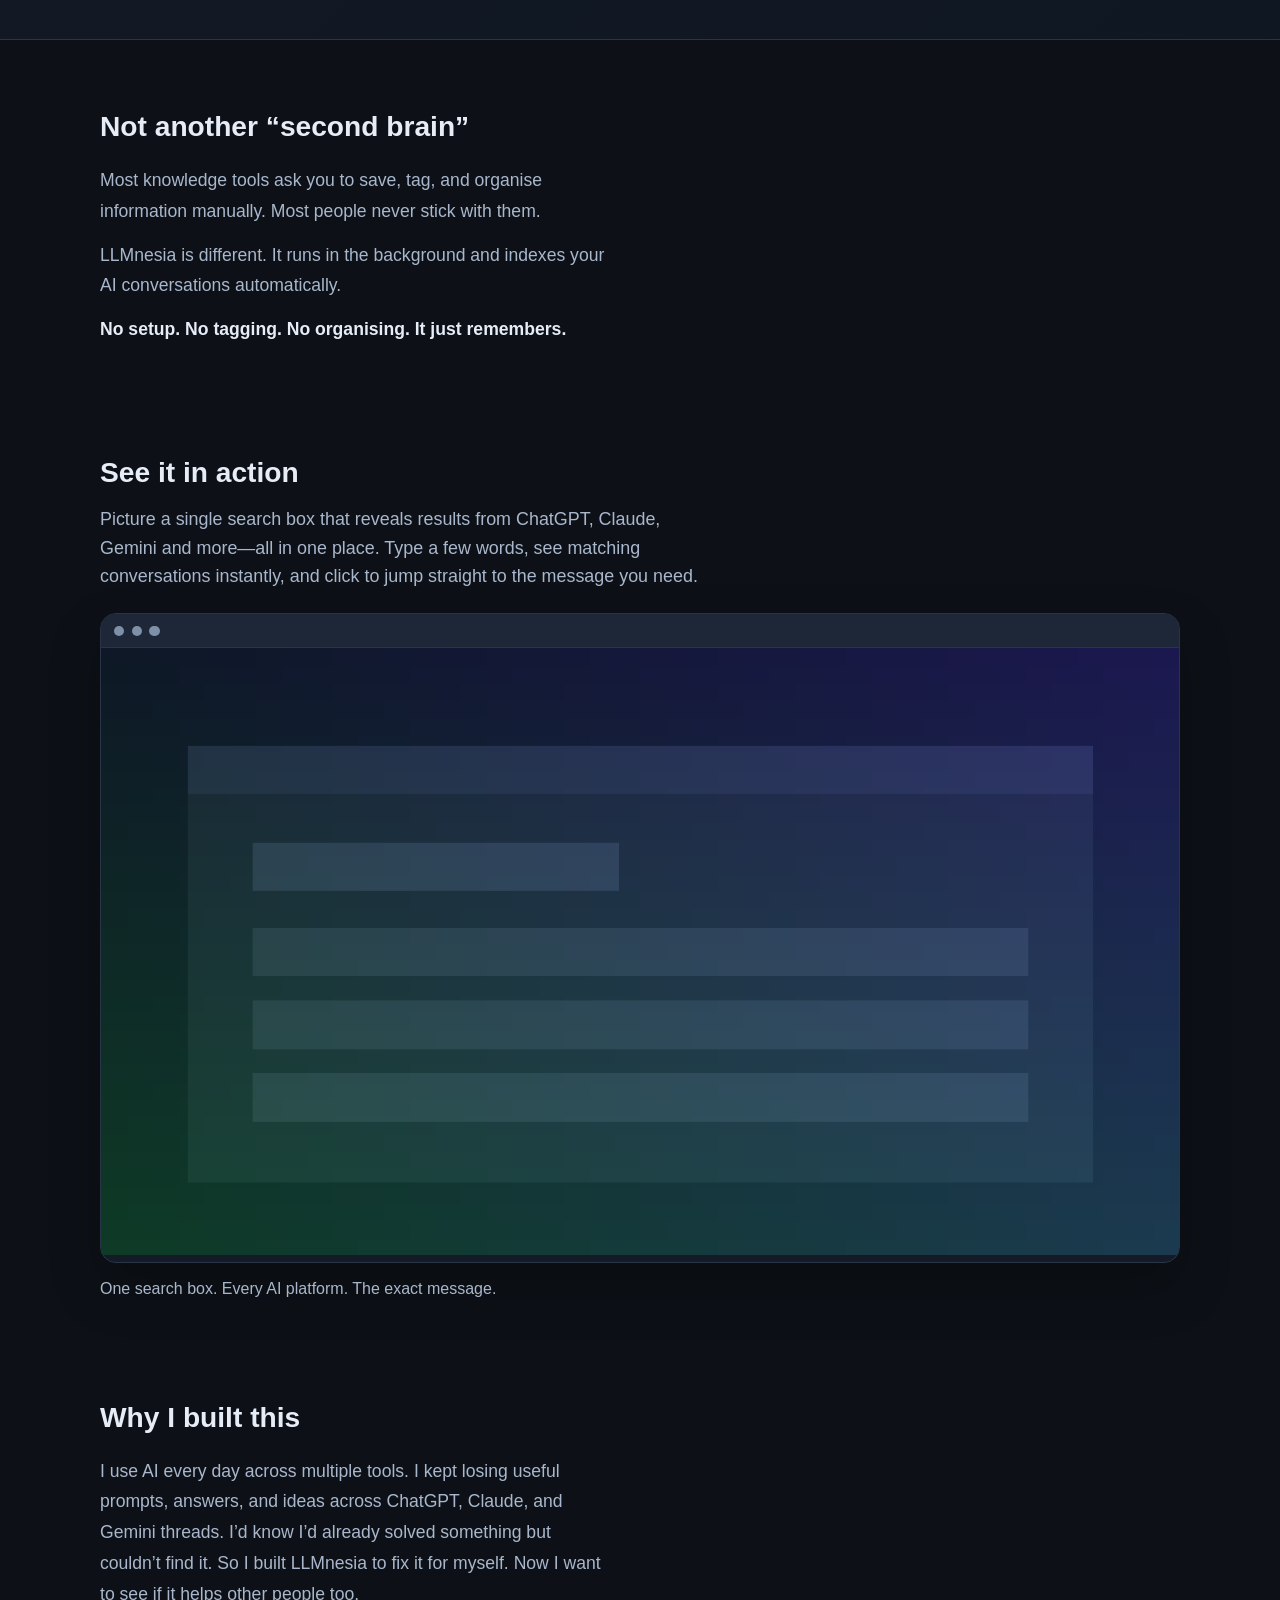
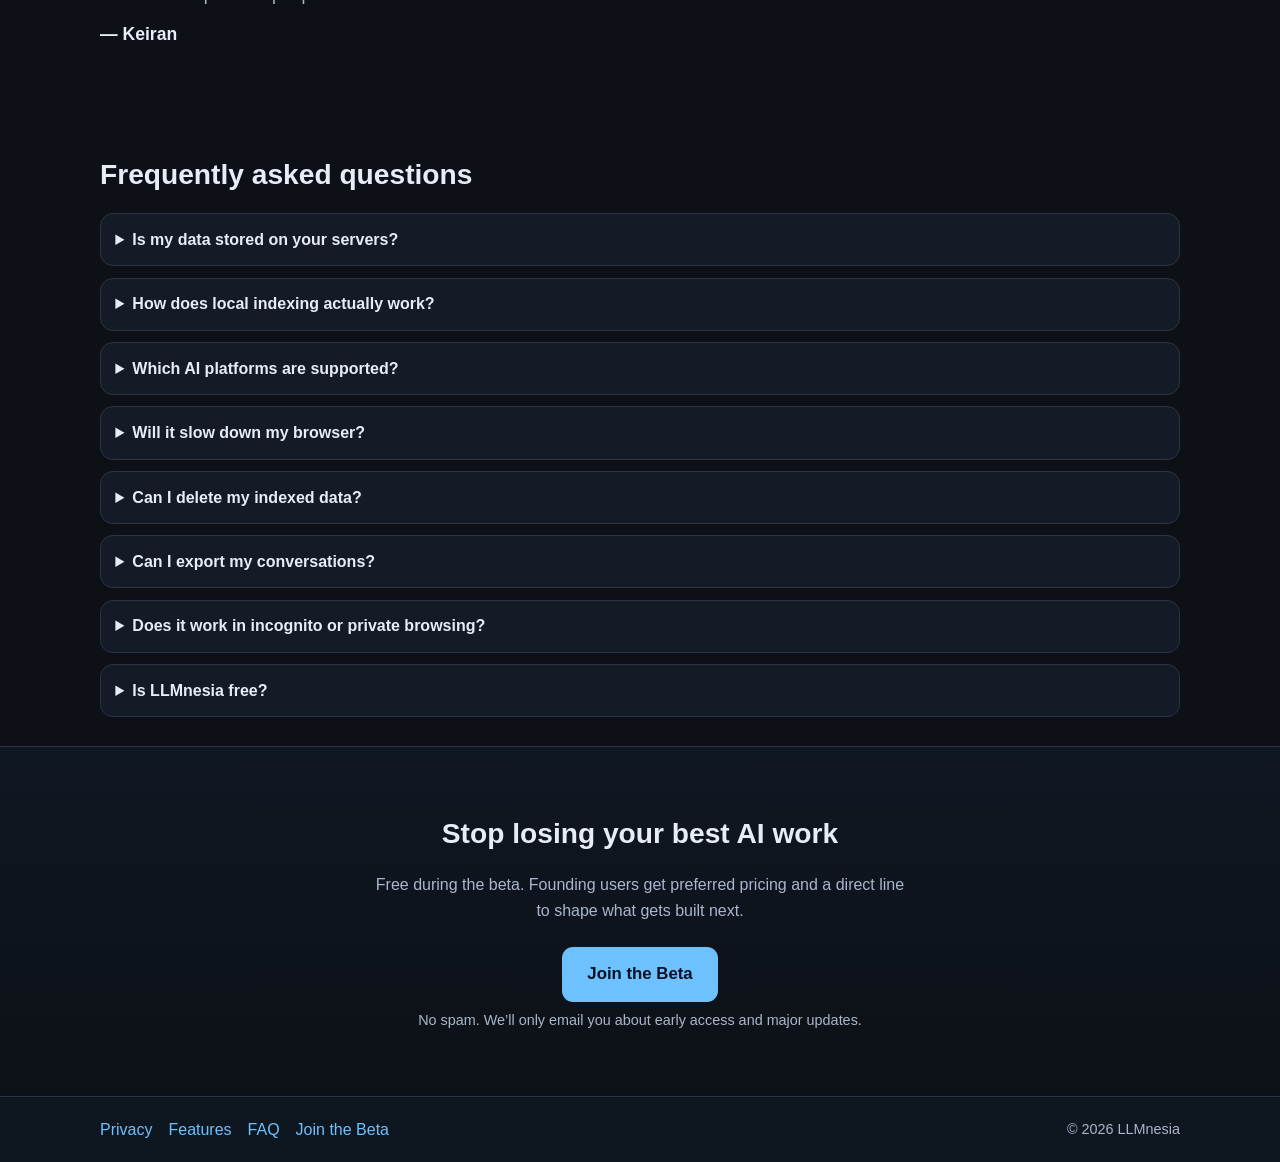
==== commit d0ad9711: "messaging updates" ====
--- a/index.html
+++ b/index.html
@@ -3,25 +3,25 @@
   <head>
     <meta charset="utf-8">
     <meta name="viewport" content="width=device-width, initial-scale=1">
-    <title>LLMnesia | Every AI conversation, one search away</title>
+    <title>LLMnesia | Your AI conversations are valuable work. Stop losing them.</title>
     <meta
       name="description"
-      content="Find any answer from ChatGPT, Claude, Gemini and more in seconds. LLMnesia searches all your AI chats from one place — privately, in your browser."
+      content="Find any answer, prompt, or idea you've ever got from AI. LLMnesia indexes your conversations across ChatGPT, Claude, Gemini and more — privately, in your browser."
     >
     <meta name="theme-color" content="#0d1117">
     <meta property="og:type" content="website">
-    <meta property="og:title" content="LLMnesia | Every AI conversation, one search away">
+    <meta property="og:title" content="LLMnesia | Stop losing your best AI work">
     <meta
       property="og:description"
-      content="Find any answer from ChatGPT, Claude, Gemini and more in seconds. Private, local-first search across all your AI chats."
+      content="Find any answer, prompt, or idea you've ever got from AI. LLMnesia indexes your conversations across ChatGPT, Claude, Gemini and more — privately, in your browser."
     >
     <meta property="og:image" content="assets/og.png">
     <meta property="og:url" content="https://keirancpflynn.github.io/llmnesia-site/">
     <meta name="twitter:card" content="summary_large_image">
-    <meta name="twitter:title" content="LLMnesia | Every AI conversation, one search away">
+    <meta name="twitter:title" content="LLMnesia | Stop losing your best AI work">
     <meta
       name="twitter:description"
-      content="Find any answer from ChatGPT, Claude, Gemini and more in seconds. Private search across all your AI chats."
+      content="Find any answer, prompt, or idea you've ever got from AI. LLMnesia indexes your conversations across ChatGPT, Claude, Gemini and more — privately, in your browser."
     >
     <meta name="twitter:image" content="assets/og.png">
     <link rel="icon" type="image/svg+xml" href="assets/logo.svg">
@@ -54,9 +54,10 @@
           <a href="#demo">Demo</a>
           <a href="#testimonials">Testimonials</a>
           <a href="#faq">FAQ</a>
-          <a href="#updates">Get Early Access</a>
-          <button class="theme-toggle" id="theme-toggle" type="button" aria-pressed="false">
-            Light mode
+          <a href="#updates">Join the Beta</a>
+          <button class="theme-toggle" id="theme-toggle" type="button" aria-pressed="false" aria-label="Toggle light mode">
+            <svg class="theme-icon theme-icon-moon" width="16" height="16" viewBox="0 0 24 24" fill="none" stroke="currentColor" stroke-width="2" stroke-linecap="round" stroke-linejoin="round"><path d="M21 12.79A9 9 0 1 1 11.21 3 7 7 0 0 0 21 12.79z"/></svg>
+            <svg class="theme-icon theme-icon-sun" width="16" height="16" viewBox="0 0 24 24" fill="none" stroke="currentColor" stroke-width="2" stroke-linecap="round" stroke-linejoin="round"><circle cx="12" cy="12" r="5"/><line x1="12" y1="1" x2="12" y2="3"/><line x1="12" y1="21" x2="12" y2="23"/><line x1="4.22" y1="4.22" x2="5.64" y2="5.64"/><line x1="18.36" y1="18.36" x2="19.78" y2="19.78"/><line x1="1" y1="12" x2="3" y2="12"/><line x1="21" y1="12" x2="23" y2="12"/><line x1="4.22" y1="19.78" x2="5.64" y2="18.36"/><line x1="18.36" y1="5.64" x2="19.78" y2="4.22"/></svg>
           </button>
         </nav>
       </div>
@@ -65,9 +66,9 @@
     <main id="main-content">
       <section class="hero container" id="top">
         <p class="eyebrow"><span class="eyebrow-dot"></span> Now in early access</p>
-        <h1>Every AI conversation, one search&nbsp;away.</h1>
+        <h1>Your AI conversations are valuable&nbsp;work. Stop&nbsp;losing&nbsp;them.</h1>
         <p class="subheadline">
-          LLMnesia brings all your AI chats together in one private, instant search.
+          Find any answer, prompt, or idea you&rsquo;ve ever got from AI. LLMnesia indexes your conversations across ChatGPT, Claude, Gemini and more, so nothing disappears into chat history.
         </p>
         <div class="hero-cta">
           <a
@@ -76,16 +77,22 @@
             target="_blank"
             rel="noopener noreferrer"
           >
-            Get Early Access
+            Join the Beta
           </a>
-          <span class="trust-note">100% private &mdash; nothing leaves your browser</span>
+          <span class="trust-note">100% private. Everything stays in your browser.</span>
         </div>
       </section>
 
       <section class="section section-problem container" id="problem">
         <h2>Sound familiar?</h2>
+        <ul class="pain-statements">
+          <li>&ldquo;I already solved this&hellip; where was it?&rdquo;</li>
+          <li>&ldquo;Was that answer in ChatGPT or Claude?&rdquo;</li>
+          <li>&ldquo;I wrote the perfect prompt last week. Now it&rsquo;s gone.&rdquo;</li>
+          <li>&ldquo;Why am I asking the same question again?&rdquo;</li>
+        </ul>
         <p class="problem-narrative">
-          You had the perfect answer in a ChatGPT thread last Tuesday&mdash;or was it Claude? You open tab after tab, scrolling through conversations, trying keyword after keyword. Twenty minutes later you give up and re-ask from scratch. It&rsquo;s not your memory that&rsquo;s failing&mdash;it&rsquo;s your tools. None of these platforms talk to each other, and the more you use AI, the worse it gets.
+          If you use AI daily, your conversations contain real work: research, decisions, code, strategies, ideas, prompts. But today, it all disappears into endless chat threads across different tools.
         </p>
       </section>
 
@@ -107,33 +114,41 @@
         </div>
       </section>
 
+      <section class="section container" id="audience">
+        <h2>Built for people who use AI seriously</h2>
+        <div class="audience-body">
+          <p>LLMnesia is for founders, developers, researchers, writers, and builders. Anyone who uses AI daily and needs their conversations to become long-term knowledge instead of disposable chats.</p>
+          <p>If you use multiple AI tools every week and you&rsquo;ve felt the cost of lost context, this is built for you.</p>
+        </div>
+      </section>
+
       <section class="section container" id="features">
         <h2>How LLMnesia saves you time</h2>
         <p class="section-intro">One extension, one search box&mdash;every AI conversation you&rsquo;ve had, at your fingertips.</p>
         <div class="card-grid">
           <article class="card">
-            <h3>Never re-ask a question</h3>
-            <p>Your conversations are quietly saved in the background while you work. When you need an old answer, it&rsquo;s already there&mdash;no exports, no copying, no extra steps.</p>
-          </article>
-          <article class="card">
-            <h3>Find answers in seconds, not minutes</h3>
-            <p>Search across ChatGPT, Claude, Gemini and more from one place. Results appear instantly because everything lives on your machine&mdash;no waiting on servers.</p>
-          </article>
-          <article class="card">
-            <h3>Jump straight to the message</h3>
-            <p>Don&rsquo;t just find the conversation&mdash;land on the exact message you need. No more scrolling through hundreds of replies to find that one useful answer.</p>
-          </article>
-          <article class="card">
-            <h3>Take your data with you</h3>
-            <p>Export and back up your conversation history so you always own your knowledge, even if you switch tools or browsers down the road.</p>
+            <h3>Stop repeating yourself to AI</h3>
+            <p>Your conversations are saved in the background while you work. When you need an old answer, it&rsquo;s already there. No exports, no copying, no starting from scratch.</p>
+          </article>
+          <article class="card">
+            <h3>Recover ideas and decisions instantly</h3>
+            <p>Search across ChatGPT, Claude, Gemini and more from one place. Results appear instantly because everything lives on your machine.</p>
+          </article>
+          <article class="card">
+            <h3>Land on the exact message</h3>
+            <p>Don&rsquo;t just find the conversation. Jump straight to the specific message you need. No scrolling through hundreds of replies.</p>
+          </article>
+          <article class="card">
+            <h3>Own your knowledge</h3>
+            <p>Export and back up your full conversation history. Your AI work stays yours, even if you switch tools or browsers.</p>
           </article>
           <article class="card">
             <h3>Search without breaking your flow</h3>
             <p>Hit a keyboard shortcut and the search bar appears right where you are. Find what you need and get back to work in seconds.</p>
           </article>
           <article class="card">
-            <h3>Your data never leaves your browser</h3>
-            <p>Everything is stored locally on your device. No cloud uploads, no accounts, no data collection. Delete it all with one click whenever you want.</p>
+            <h3>Private by default</h3>
+            <p>Everything is stored locally on your device. No cloud, no accounts, no data collection. Delete it all with one click.</p>
           </article>
         </div>
       </section>
@@ -189,6 +204,15 @@
         </div>
       </section>
 
+      <section class="section container" id="differentiation">
+        <h2>Not another &ldquo;second brain&rdquo;</h2>
+        <div class="differentiation-body">
+          <p>Most knowledge tools ask you to save, tag, and organise information manually. Most people never stick with them.</p>
+          <p>LLMnesia is different. It runs in the background and indexes your AI conversations automatically.</p>
+          <p>No setup. No tagging. No organising. It just remembers.</p>
+        </div>
+      </section>
+
       <section class="section container" id="demo">
         <h2>See it in action</h2>
         <p class="section-intro">Picture a single search box that reveals results from ChatGPT, Claude, Gemini and more&mdash;all in one place. Type a few words, see matching conversations instantly, and click to jump straight to the message you need.</p>
@@ -204,7 +228,15 @@
             loading="lazy"
           >
         </figure>
-        <p class="demo-caption">One search. Every platform. The exact message you need.</p>
+        <p class="demo-caption">One search box. Every AI platform. The exact message.</p>
+      </section>
+
+      <section class="section container" id="founder">
+        <h2>Why I built this</h2>
+        <div class="founder-body">
+          <p>I use AI every day across multiple tools. I kept losing useful prompts, answers, and ideas across ChatGPT, Claude, and Gemini threads. I&rsquo;d know I&rsquo;d already solved something but couldn&rsquo;t find it. So I built LLMnesia to fix it for myself. Now I want to see if it helps other people too.</p>
+          <p class="founder-attribution">&mdash; Keiran</p>
+        </div>
       </section>
 
       <section class="section container" id="faq">
@@ -240,22 +272,22 @@
           </details>
           <details>
             <summary>Is LLMnesia free?</summary>
-            <p>Yes, LLMnesia is free during the early access period. If we introduce paid plans in the future, founding users will receive preferred pricing and early access to new features.</p>
+            <p>Yes, LLMnesia is free during the beta. Founding users will get preferred pricing and early access to new features when paid plans launch.</p>
           </details>
         </div>
       </section>
 
       <section class="section section-signup" id="updates">
         <div class="container signup-inner">
-          <h2>Stop losing your best AI conversations</h2>
-          <p>Free during early access. Founding users get preferred pricing and a direct line to shape what we build.</p>
+          <h2>Stop losing your best AI work</h2>
+          <p>Free during the beta. Founding users get preferred pricing and a direct line to shape what gets built next.</p>
           <a
             class="button button-large"
             href="https://tally.so/r/448MDd"
             target="_blank"
             rel="noopener noreferrer"
           >
-            Save Your Spot
+            Join the Beta
           </a>
           <p class="fine-print">No spam. We&rsquo;ll only email you about early access and major updates.</p>
         </div>
@@ -268,7 +300,7 @@
           <a href="#privacy">Privacy</a>
           <a href="#features">Features</a>
           <a href="#faq">FAQ</a>
-          <a href="#updates">Get Early Access</a>
+          <a href="#updates">Join the Beta</a>
         </nav>
         <p>&copy; <span id="year"></span> LLMnesia</p>
       </div>
--- a/styles.css
+++ b/styles.css
@@ -139,8 +139,7 @@
   color: var(--text);
 }
 
-.nav-toggle,
-.theme-toggle {
+.nav-toggle {
   border: 1px solid var(--line);
   background: var(--surface);
   color: var(--text);
@@ -148,6 +147,40 @@
   padding: 0.45rem 0.7rem;
   font: inherit;
   cursor: pointer;
+}
+
+.theme-toggle {
+  display: inline-flex;
+  align-items: center;
+  justify-content: center;
+  width: 2rem;
+  height: 2rem;
+  padding: 0;
+  border: none;
+  background: transparent;
+  color: var(--text-muted);
+  cursor: pointer;
+  border-radius: 0.4rem;
+}
+
+.theme-toggle:hover {
+  color: var(--text);
+}
+
+.theme-icon {
+  display: block;
+}
+
+.theme-icon-sun {
+  display: none;
+}
+
+html.theme-light .theme-icon-moon {
+  display: none;
+}
+
+html.theme-light .theme-icon-sun {
+  display: block;
 }
 
 .nav-toggle {
@@ -222,7 +255,7 @@
   margin: 0;
   line-height: 1.1;
   font-size: clamp(2rem, 4vw, 3.3rem);
-  max-width: 16ch;
+  max-width: 22ch;
 }
 
 .subheadline {
@@ -301,6 +334,25 @@
   padding-bottom: 2rem;
 }
 
+.pain-statements {
+  list-style: none;
+  margin: 0 0 1.6rem;
+  padding: 0;
+  display: grid;
+  gap: 0.75rem;
+}
+
+.pain-statements li {
+  font-size: clamp(1.1rem, 1.8vw, 1.3rem);
+  font-weight: 600;
+  color: var(--text);
+  padding: 0.8rem 1rem;
+  border: 1px solid var(--line);
+  border-radius: 0.8rem;
+  background: var(--surface);
+  max-width: 36ch;
+}
+
 .problem-narrative {
   max-width: 56ch;
   color: var(--text-muted);
@@ -309,6 +361,49 @@
   margin: 0;
   padding-left: 1.2rem;
   border-left: 3px solid var(--brand);
+}
+
+.audience-body {
+  max-width: 56ch;
+  color: var(--text-muted);
+  font-size: clamp(1rem, 1.4vw, 1.1rem);
+  line-height: 1.75;
+}
+
+.audience-body p {
+  margin: 0 0 0.8rem;
+}
+
+.differentiation-body {
+  max-width: 52ch;
+  color: var(--text-muted);
+  font-size: clamp(1rem, 1.4vw, 1.1rem);
+  line-height: 1.75;
+}
+
+.differentiation-body p {
+  margin: 0 0 0.8rem;
+}
+
+.differentiation-body p:last-child {
+  color: var(--text);
+  font-weight: 600;
+}
+
+.founder-body {
+  max-width: 52ch;
+  color: var(--text-muted);
+  font-size: clamp(1rem, 1.4vw, 1.1rem);
+  line-height: 1.75;
+}
+
+.founder-body p {
+  margin: 0 0 0.6rem;
+}
+
+.founder-attribution {
+  color: var(--text);
+  font-weight: 600;
 }
 
 h2 {
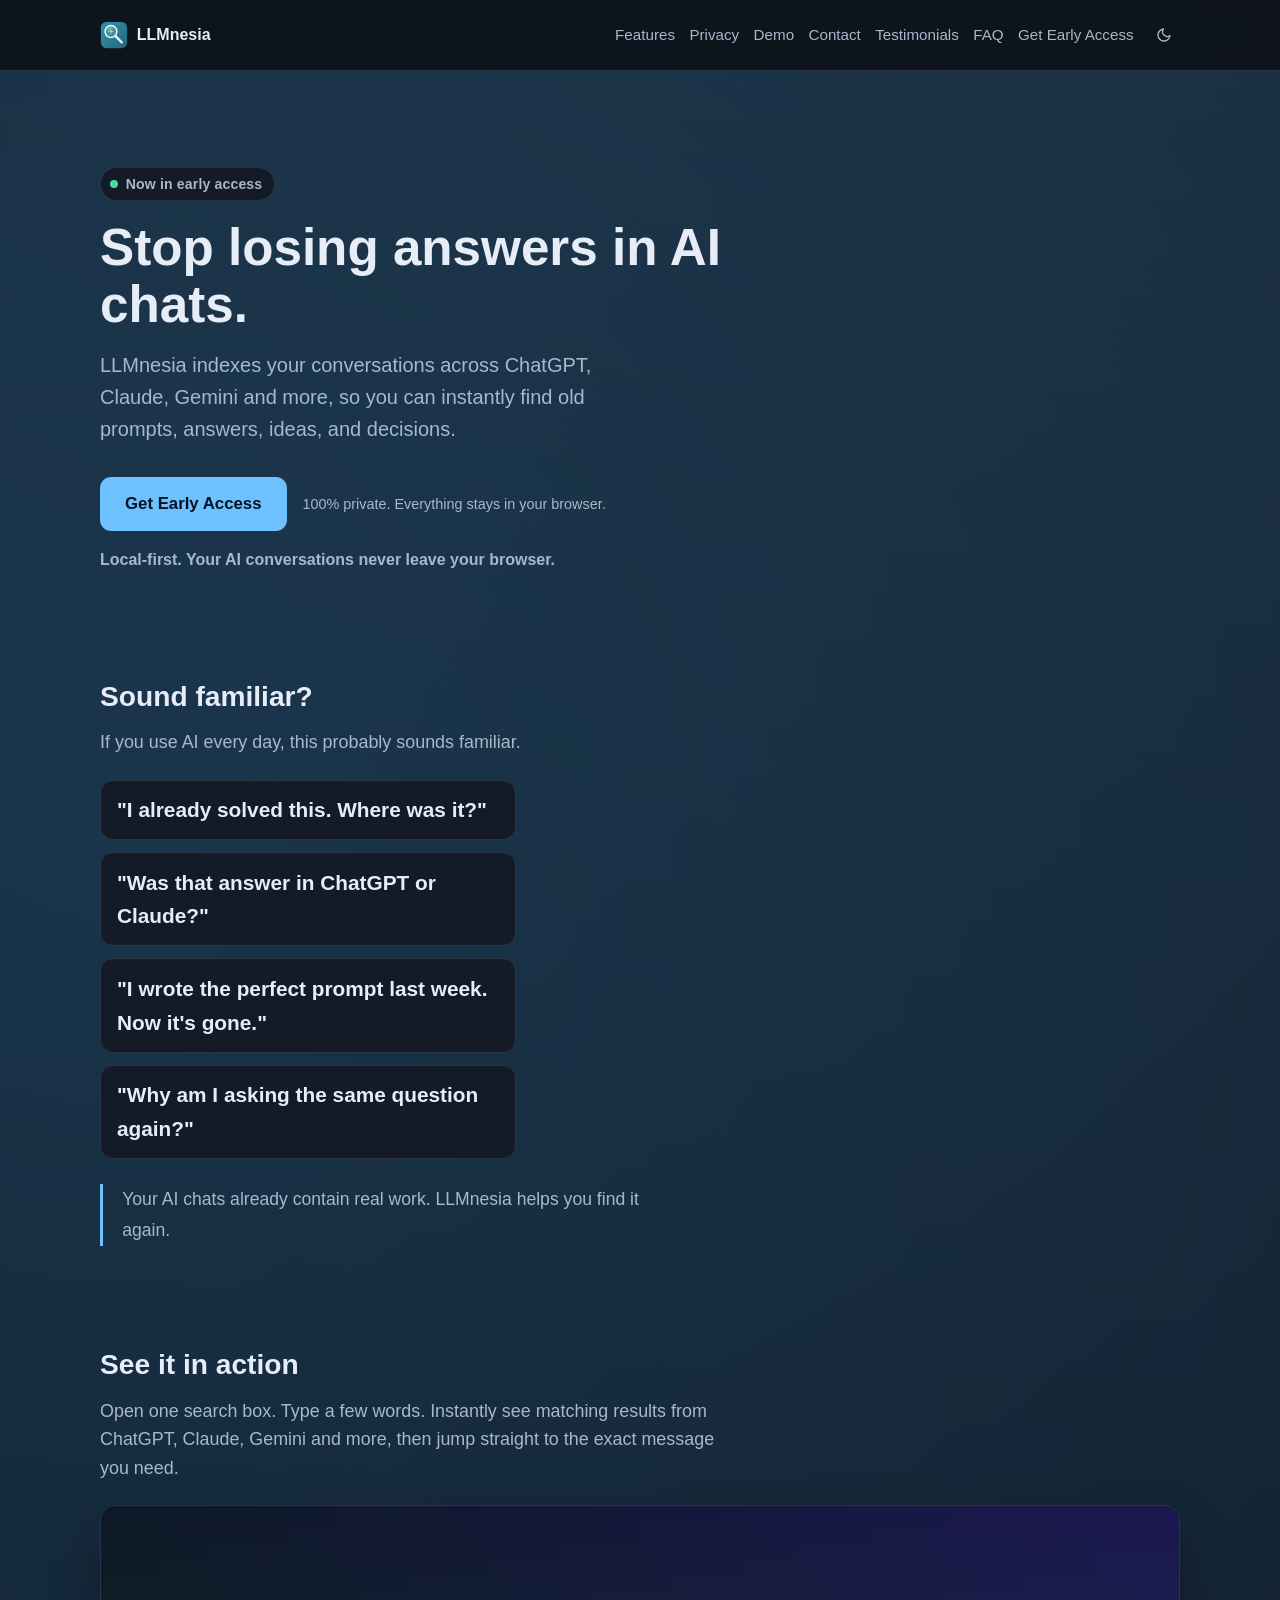
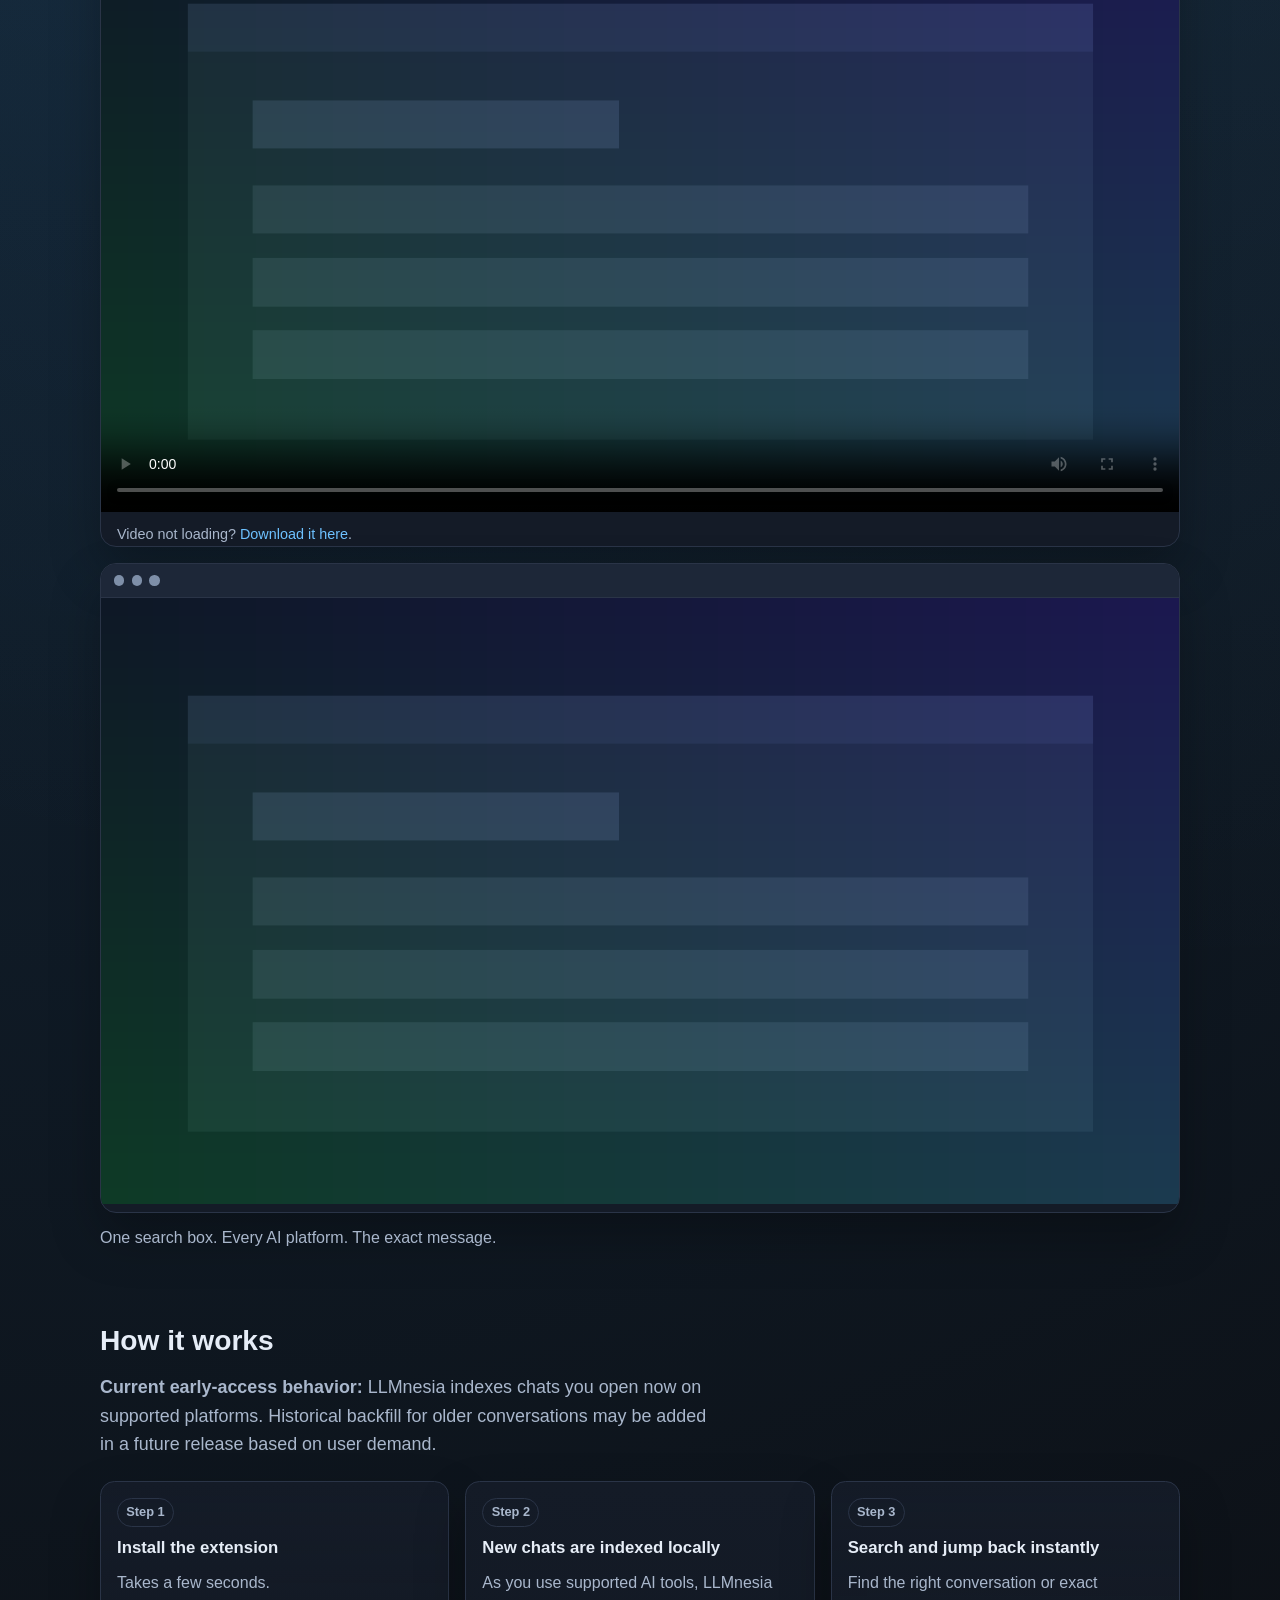
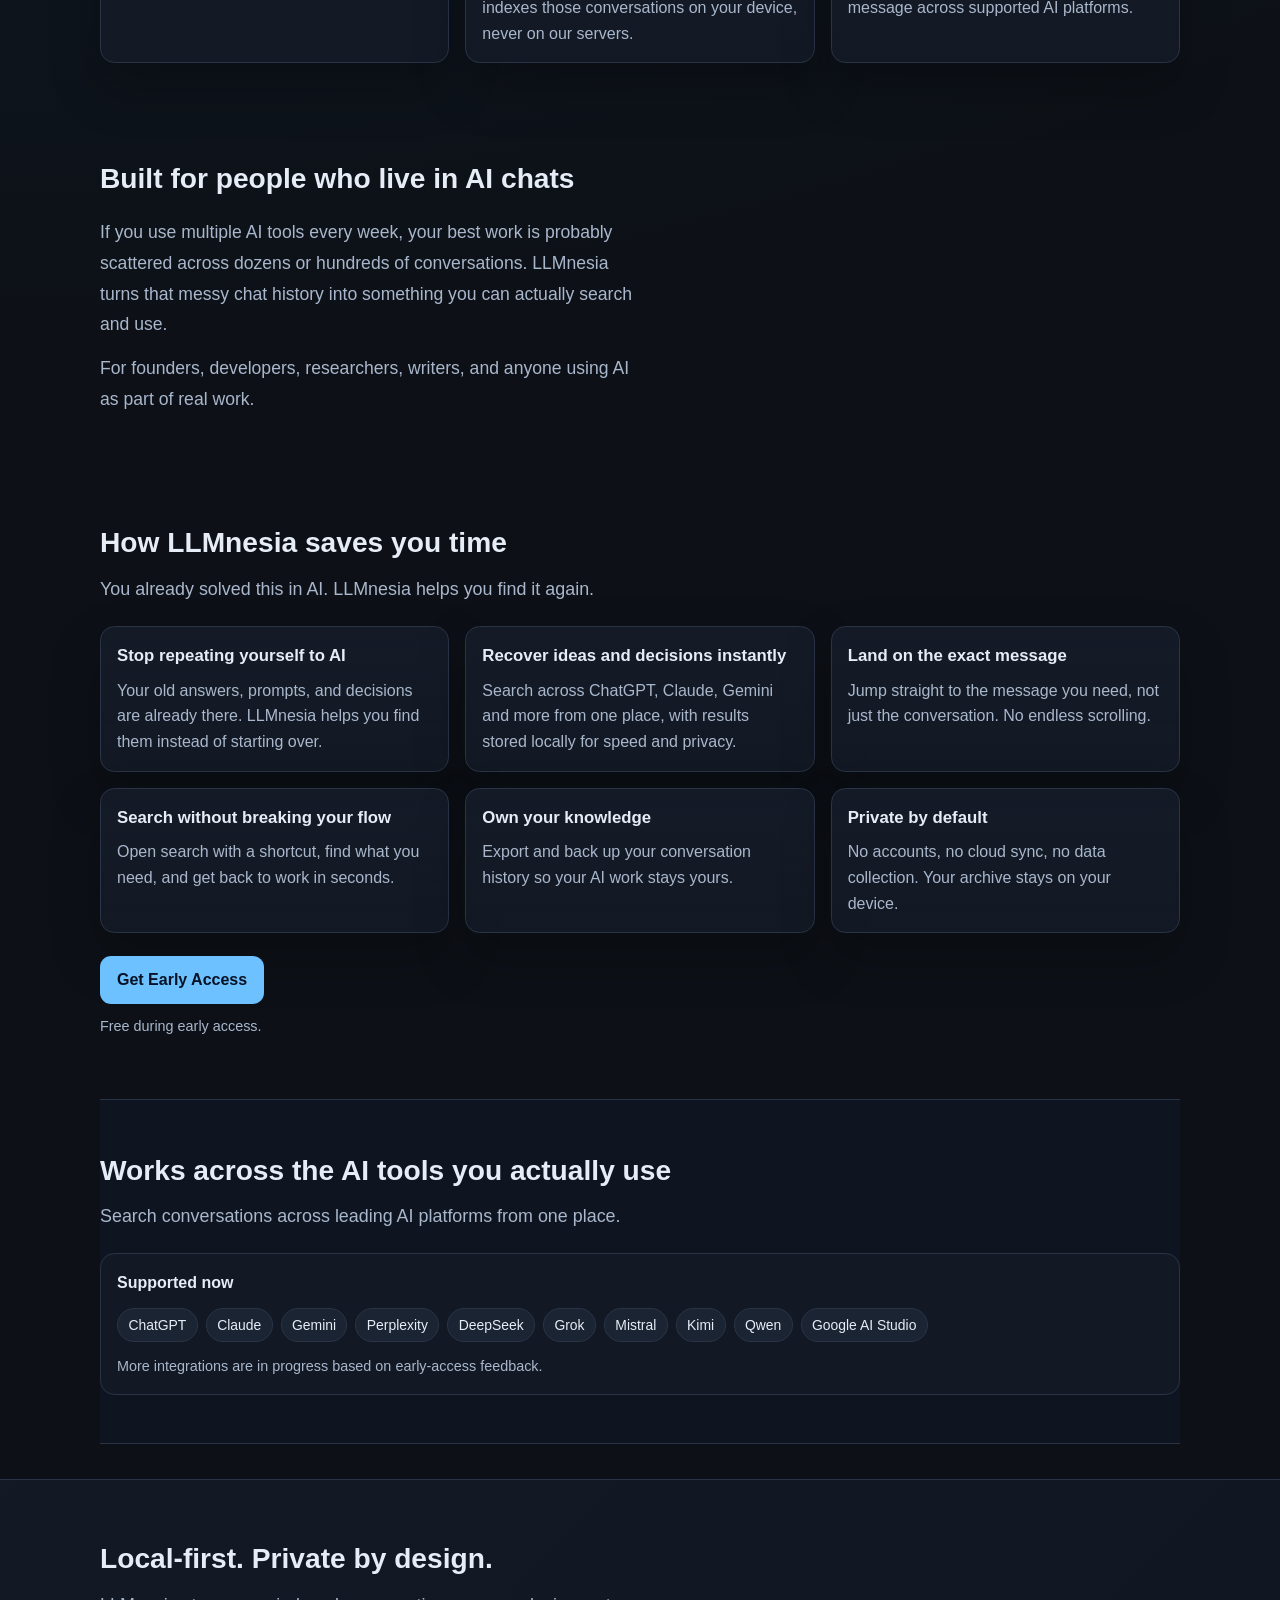
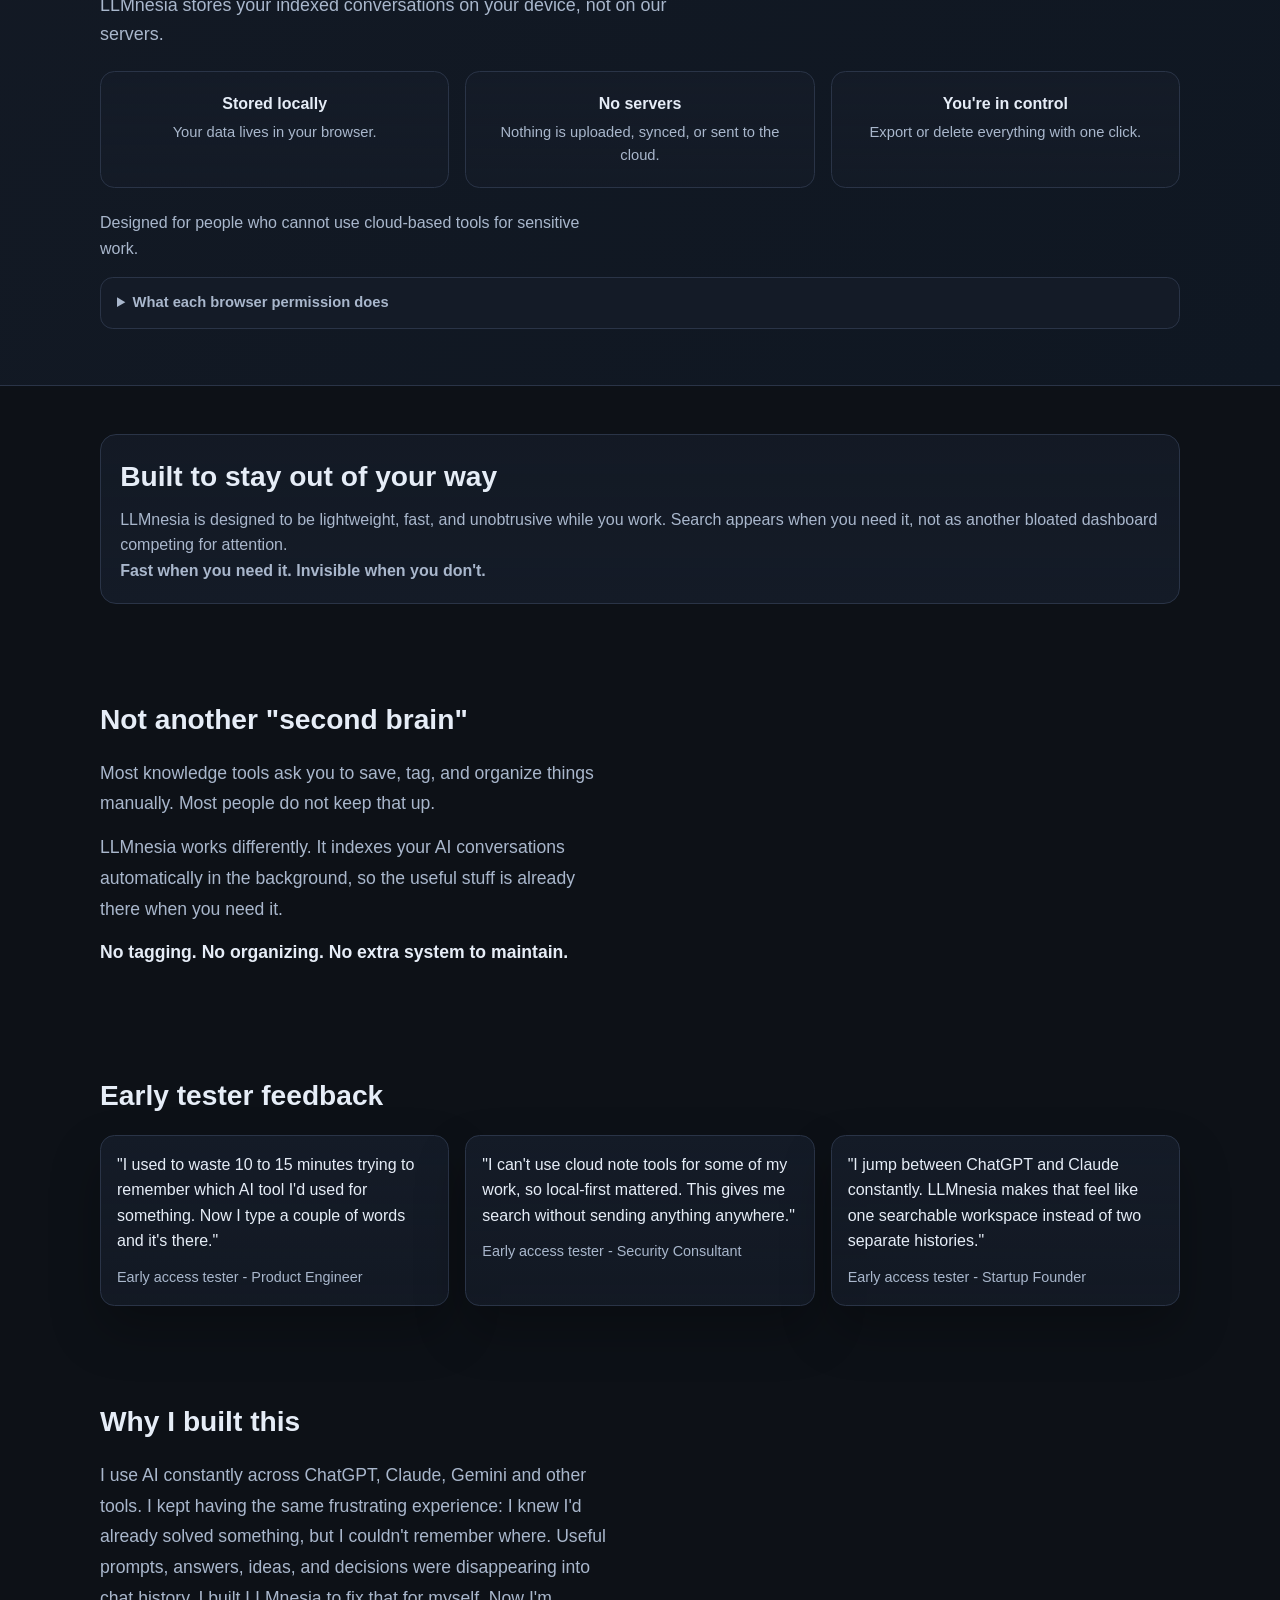
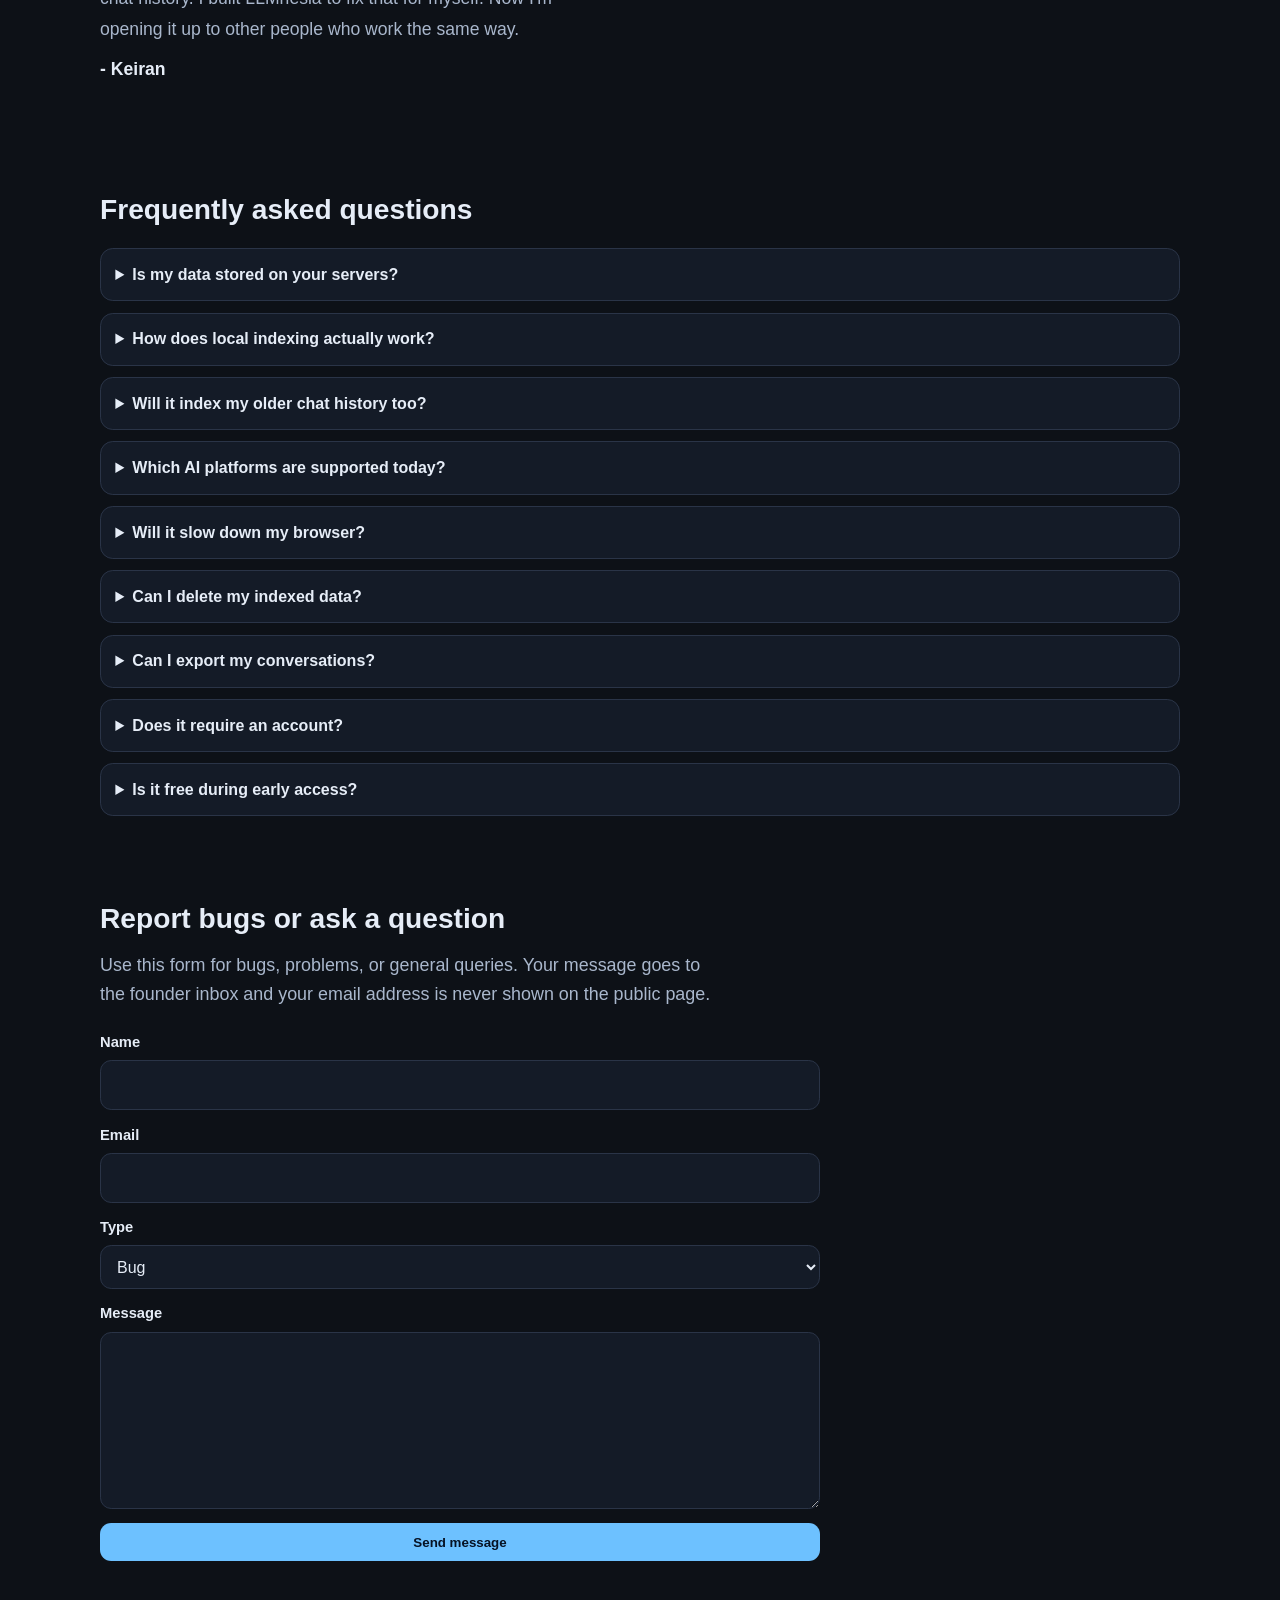
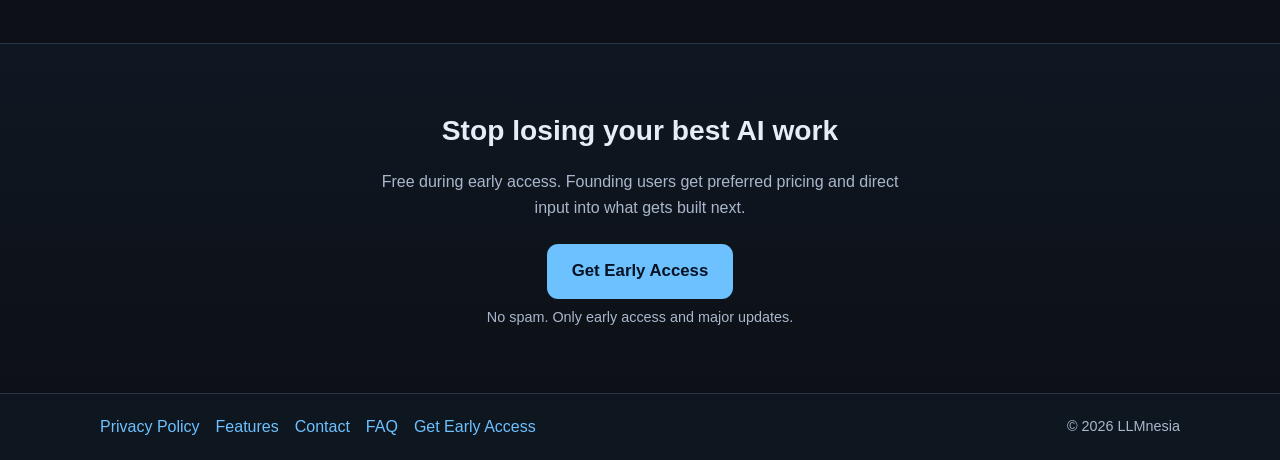
==== commit 85c195f7: "privacy policy added" ====
--- a/index.html
+++ b/index.html
@@ -3,17 +3,17 @@
   <head>
     <meta charset="utf-8">
     <meta name="viewport" content="width=device-width, initial-scale=1">
-    <title>LLMnesia | Your AI conversations are valuable work. Stop losing them.</title>
+    <title>LLMnesia | Stop losing answers in AI chats.</title>
     <meta
       name="description"
-      content="Find any answer, prompt, or idea you've ever got from AI. LLMnesia indexes your conversations across ChatGPT, Claude, Gemini and more — privately, in your browser."
+      content="Stop losing answers in AI chats. LLMnesia indexes conversations across ChatGPT, Claude, Gemini and more so you can find old prompts, answers, ideas, and decisions instantly."
     >
     <meta name="theme-color" content="#0d1117">
     <meta property="og:type" content="website">
     <meta property="og:title" content="LLMnesia | Stop losing your best AI work">
     <meta
       property="og:description"
-      content="Find any answer, prompt, or idea you've ever got from AI. LLMnesia indexes your conversations across ChatGPT, Claude, Gemini and more — privately, in your browser."
+      content="Stop losing answers in AI chats. LLMnesia indexes conversations across ChatGPT, Claude, Gemini and more so you can find old prompts, answers, ideas, and decisions instantly."
     >
     <meta property="og:image" content="assets/og.png">
     <meta property="og:url" content="https://keirancpflynn.github.io/llmnesia-site/">
@@ -21,7 +21,7 @@
     <meta name="twitter:title" content="LLMnesia | Stop losing your best AI work">
     <meta
       name="twitter:description"
-      content="Find any answer, prompt, or idea you've ever got from AI. LLMnesia indexes your conversations across ChatGPT, Claude, Gemini and more — privately, in your browser."
+      content="Stop losing answers in AI chats. LLMnesia indexes conversations across ChatGPT, Claude, Gemini and more so you can find old prompts, answers, ideas, and decisions instantly."
     >
     <meta name="twitter:image" content="assets/og.png">
     <link rel="icon" type="image/svg+xml" href="assets/logo.svg">
@@ -52,9 +52,10 @@
           <a href="#features">Features</a>
           <a href="#privacy">Privacy</a>
           <a href="#demo">Demo</a>
+          <a href="#contact">Contact</a>
           <a href="#testimonials">Testimonials</a>
           <a href="#faq">FAQ</a>
-          <a href="#updates">Join the Beta</a>
+          <a href="#updates">Get Early Access</a>
           <button class="theme-toggle" id="theme-toggle" type="button" aria-pressed="false" aria-label="Toggle light mode">
             <svg class="theme-icon theme-icon-moon" width="16" height="16" viewBox="0 0 24 24" fill="none" stroke="currentColor" stroke-width="2" stroke-linecap="round" stroke-linejoin="round"><path d="M21 12.79A9 9 0 1 1 11.21 3 7 7 0 0 0 21 12.79z"/></svg>
             <svg class="theme-icon theme-icon-sun" width="16" height="16" viewBox="0 0 24 24" fill="none" stroke="currentColor" stroke-width="2" stroke-linecap="round" stroke-linejoin="round"><circle cx="12" cy="12" r="5"/><line x1="12" y1="1" x2="12" y2="3"/><line x1="12" y1="21" x2="12" y2="23"/><line x1="4.22" y1="4.22" x2="5.64" y2="5.64"/><line x1="18.36" y1="18.36" x2="19.78" y2="19.78"/><line x1="1" y1="12" x2="3" y2="12"/><line x1="21" y1="12" x2="23" y2="12"/><line x1="4.22" y1="19.78" x2="5.64" y2="18.36"/><line x1="18.36" y1="5.64" x2="19.78" y2="4.22"/></svg>
@@ -66,9 +67,9 @@
     <main id="main-content">
       <section class="hero container" id="top">
         <p class="eyebrow"><span class="eyebrow-dot"></span> Now in early access</p>
-        <h1>Your AI conversations are valuable&nbsp;work. Stop&nbsp;losing&nbsp;them.</h1>
+        <h1>Stop losing answers in AI chats.</h1>
         <p class="subheadline">
-          Find any answer, prompt, or idea you&rsquo;ve ever got from AI. LLMnesia indexes your conversations across ChatGPT, Claude, Gemini and more, so nothing disappears into chat history.
+          LLMnesia indexes your conversations across ChatGPT, Claude, Gemini and more, so you can instantly find old prompts, answers, ideas, and decisions.
         </p>
         <div class="hero-cta">
           <a
@@ -77,29 +78,135 @@
             target="_blank"
             rel="noopener noreferrer"
           >
-            Join the Beta
+            Get Early Access
           </a>
           <span class="trust-note">100% private. Everything stays in your browser.</span>
         </div>
+        <p class="local-trust-line">Local-first. Your AI conversations never leave your browser.</p>
       </section>
 
       <section class="section section-problem container" id="problem">
         <h2>Sound familiar?</h2>
+        <p class="section-intro">If you use AI every day, this probably sounds familiar.</p>
         <ul class="pain-statements">
-          <li>&ldquo;I already solved this&hellip; where was it?&rdquo;</li>
-          <li>&ldquo;Was that answer in ChatGPT or Claude?&rdquo;</li>
-          <li>&ldquo;I wrote the perfect prompt last week. Now it&rsquo;s gone.&rdquo;</li>
-          <li>&ldquo;Why am I asking the same question again?&rdquo;</li>
+          <li>"I already solved this. Where was it?"</li>
+          <li>"Was that answer in ChatGPT or Claude?"</li>
+          <li>"I wrote the perfect prompt last week. Now it's gone."</li>
+          <li>"Why am I asking the same question again?"</li>
         </ul>
         <p class="problem-narrative">
-          If you use AI daily, your conversations contain real work: research, decisions, code, strategies, ideas, prompts. But today, it all disappears into endless chat threads across different tools.
+          Your AI chats already contain real work. LLMnesia helps you find it again.
         </p>
       </section>
 
-      <section class="proof-strip" aria-label="Supported platforms">
-        <div class="container">
-          <p>Search across:</p>
-          <ul class="chip-list">
+      <section class="section container" id="demo">
+        <h2>See it in action</h2>
+        <p class="section-intro">Open one search box. Type a few words. Instantly see matching results from ChatGPT, Claude, Gemini and more, then jump straight to the exact message you need.</p>
+        <figure class="demo-video">
+          <video controls preload="metadata" playsinline poster="assets/demo.png">
+            <source src="assets/soft-launch.mp4" type="video/mp4">
+            <source src="assets/LLMNesia%20soft%20launch%20vid%201.mov" type="video/quicktime">
+            Your browser cannot play this video format.
+          </video>
+          <p class="video-fallback">
+            Video not loading? <a href="assets/soft-launch.mp4" download>Download it here</a>.
+          </p>
+        </figure>
+        <figure class="browser-mock">
+          <div class="browser-bar" aria-hidden="true">
+            <span></span><span></span><span></span>
+          </div>
+          <img
+            src="assets/demo.png"
+            alt="LLMnesia search overlay showing results from multiple AI platforms in a single browser window"
+            width="2034"
+            height="1242"
+            loading="lazy"
+          >
+        </figure>
+        <p class="demo-caption">One search box. Every AI platform. The exact message.</p>
+      </section>
+
+      <section class="section section-how container" id="how-it-works">
+        <h2>How it works</h2>
+        <p class="section-intro"><strong>Current early-access behavior:</strong> LLMnesia indexes chats you open now on supported platforms. Historical backfill for older conversations may be added in a future release based on user demand.</p>
+        <div class="how-grid">
+          <article class="card">
+            <span class="step-kicker">Step 1</span>
+            <h3>Install the extension</h3>
+            <p>Takes a few seconds.</p>
+          </article>
+          <article class="card">
+            <span class="step-kicker">Step 2</span>
+            <h3>New chats are indexed locally</h3>
+            <p>As you use supported AI tools, LLMnesia indexes those conversations on your device, never on our servers.</p>
+          </article>
+          <article class="card">
+            <span class="step-kicker">Step 3</span>
+            <h3>Search and jump back instantly</h3>
+            <p>Find the right conversation or exact message across supported AI platforms.</p>
+          </article>
+        </div>
+      </section>
+
+      <section class="section container" id="audience">
+        <h2>Built for people who live in AI chats</h2>
+        <div class="audience-body">
+          <p>If you use multiple AI tools every week, your best work is probably scattered across dozens or hundreds of conversations. LLMnesia turns that messy chat history into something you can actually search and use.</p>
+          <p>For founders, developers, researchers, writers, and anyone using AI as part of real work.</p>
+        </div>
+      </section>
+
+      <section class="section container" id="features">
+        <h2>How LLMnesia saves you time</h2>
+        <p class="section-intro">You already solved this in AI. LLMnesia helps you find it again.</p>
+        <div class="card-grid feature-primary-grid">
+          <article class="card feature-primary">
+            <h3>Stop repeating yourself to AI</h3>
+            <p>Your old answers, prompts, and decisions are already there. LLMnesia helps you find them instead of starting over.</p>
+          </article>
+          <article class="card feature-primary">
+            <h3>Recover ideas and decisions instantly</h3>
+            <p>Search across ChatGPT, Claude, Gemini and more from one place, with results stored locally for speed and privacy.</p>
+          </article>
+          <article class="card feature-primary">
+            <h3>Land on the exact message</h3>
+            <p>Jump straight to the message you need, not just the conversation. No endless scrolling.</p>
+          </article>
+        </div>
+        <div class="card-grid feature-secondary-grid">
+          <article class="card">
+            <h3>Search without breaking your flow</h3>
+            <p>Open search with a shortcut, find what you need, and get back to work in seconds.</p>
+          </article>
+          <article class="card">
+            <h3>Own your knowledge</h3>
+            <p>Export and back up your conversation history so your AI work stays yours.</p>
+          </article>
+          <article class="card">
+            <h3>Private by default</h3>
+            <p>No accounts, no cloud sync, no data collection. Your archive stays on your device.</p>
+          </article>
+        </div>
+        <div class="mid-cta">
+          <a
+            class="button"
+            href="https://tally.so/r/448MDd"
+            target="_blank"
+            rel="noopener noreferrer"
+          >
+            Get Early Access
+          </a>
+          <p class="fine-print">Free during early access.</p>
+        </div>
+      </section>
+
+      <section class="section section-platforms container" id="platforms">
+        <h2>Works across the AI tools you actually use</h2>
+        <p class="section-intro">Search conversations across leading AI platforms from one place.</p>
+        <div class="platform-group">
+          <h3>Supported now</h3>
+          <ul class="chip-list platform-chip-list">
             <li>ChatGPT</li>
             <li>Claude</li>
             <li>Gemini</li>
@@ -111,131 +218,82 @@
             <li>Qwen</li>
             <li>Google AI Studio</li>
           </ul>
-        </div>
-      </section>
-
-      <section class="section container" id="audience">
-        <h2>Built for people who use AI seriously</h2>
-        <div class="audience-body">
-          <p>LLMnesia is for founders, developers, researchers, writers, and builders. Anyone who uses AI daily and needs their conversations to become long-term knowledge instead of disposable chats.</p>
-          <p>If you use multiple AI tools every week and you&rsquo;ve felt the cost of lost context, this is built for you.</p>
-        </div>
-      </section>
-
-      <section class="section container" id="features">
-        <h2>How LLMnesia saves you time</h2>
-        <p class="section-intro">One extension, one search box&mdash;every AI conversation you&rsquo;ve had, at your fingertips.</p>
-        <div class="card-grid">
-          <article class="card">
-            <h3>Stop repeating yourself to AI</h3>
-            <p>Your conversations are saved in the background while you work. When you need an old answer, it&rsquo;s already there. No exports, no copying, no starting from scratch.</p>
-          </article>
-          <article class="card">
-            <h3>Recover ideas and decisions instantly</h3>
-            <p>Search across ChatGPT, Claude, Gemini and more from one place. Results appear instantly because everything lives on your machine.</p>
-          </article>
-          <article class="card">
-            <h3>Land on the exact message</h3>
-            <p>Don&rsquo;t just find the conversation. Jump straight to the specific message you need. No scrolling through hundreds of replies.</p>
-          </article>
-          <article class="card">
-            <h3>Own your knowledge</h3>
-            <p>Export and back up your full conversation history. Your AI work stays yours, even if you switch tools or browsers.</p>
-          </article>
-          <article class="card">
-            <h3>Search without breaking your flow</h3>
-            <p>Hit a keyboard shortcut and the search bar appears right where you are. Find what you need and get back to work in seconds.</p>
-          </article>
-          <article class="card">
-            <h3>Private by default</h3>
-            <p>Everything is stored locally on your device. No cloud, no accounts, no data collection. Delete it all with one click.</p>
-          </article>
-        </div>
-      </section>
-
-      <section class="section container" id="testimonials">
-        <h2>What early testers are saying</h2>
-        <div class="card-grid">
-          <blockquote class="card quote">
-            <p>&ldquo;I used to waste 15 minutes hunting for a prompt I wrote last week. Now I type two words and it&rsquo;s right there.&rdquo;</p>
-            <footer>Product Engineer</footer>
-          </blockquote>
-          <blockquote class="card quote">
-            <p>&ldquo;I work with sensitive client data, so cloud tools were off the table. LLMnesia keeps everything in my browser&mdash;I search freely without worrying.&rdquo;</p>
-            <footer>Security Consultant</footer>
-          </blockquote>
-          <blockquote class="card quote">
-            <p>&ldquo;I jump between ChatGPT and Claude constantly. Finding an answer from one platform while inside the other has saved me hours.&rdquo;</p>
-            <footer>Startup Founder</footer>
-          </blockquote>
+          <p class="platform-note">More integrations are in progress based on early-access feedback.</p>
         </div>
       </section>
 
       <section class="section section-privacy" id="privacy">
         <div class="container">
           <h2>Local-first. Private by design.</h2>
+          <p class="section-intro">LLMnesia stores your indexed conversations on your device, not on our servers.</p>
           <div class="privacy-grid">
             <div class="privacy-card">
-              <span class="privacy-icon" aria-hidden="true">&#x1f4be;</span>
               <strong>Stored locally</strong>
-              <p>Your data lives in your browser&mdash;nowhere else.</p>
+              <p>Your data lives in your browser.</p>
             </div>
             <div class="privacy-card">
-              <span class="privacy-icon" aria-hidden="true">&#x1f6ab;</span>
               <strong>No servers</strong>
               <p>Nothing is uploaded, synced, or sent to the cloud.</p>
             </div>
             <div class="privacy-card">
-              <span class="privacy-icon" aria-hidden="true">&#x1f512;</span>
-              <strong>You&rsquo;re in control</strong>
+              <strong>You're in control</strong>
               <p>Export or delete everything with one click.</p>
             </div>
           </div>
+          <p class="privacy-sensitive-line">Designed for people who cannot use cloud-based tools for sensitive work.</p>
           <details class="permissions-details">
             <summary>What each browser permission does</summary>
             <ul class="permissions-list">
-              <li><strong>Storage</strong> &mdash; saves your index and settings locally in your browser</li>
-              <li><strong>Tabs</strong> &mdash; opens the right conversation when you click a search result</li>
-              <li><strong>Active tab</strong> &mdash; detects which AI platform you&rsquo;re currently visiting</li>
-              <li><strong>Scripting</strong> &mdash; adds the search bar and index indicator to AI chat pages</li>
+              <li><strong>Storage</strong> - saves your index and settings locally in your browser</li>
+              <li><strong>Tabs</strong> - opens the right conversation when you click a search result</li>
+              <li><strong>Active tab</strong> - detects which AI platform you're currently visiting</li>
+              <li><strong>Scripting</strong> - adds the search bar and index indicator to AI chat pages</li>
             </ul>
             <p class="permissions-note">No permission is used to read data from any site other than the supported AI platforms.</p>
           </details>
         </div>
       </section>
 
+      <section class="section section-performance container" id="performance">
+        <div class="performance-panel">
+          <h2>Built to stay out of your way</h2>
+          <p>LLMnesia is designed to be lightweight, fast, and unobtrusive while you work. Search appears when you need it, not as another bloated dashboard competing for attention.</p>
+          <p class="performance-short">Fast when you need it. Invisible when you don't.</p>
+        </div>
+      </section>
+
       <section class="section container" id="differentiation">
-        <h2>Not another &ldquo;second brain&rdquo;</h2>
+        <h2>Not another "second brain"</h2>
         <div class="differentiation-body">
-          <p>Most knowledge tools ask you to save, tag, and organise information manually. Most people never stick with them.</p>
-          <p>LLMnesia is different. It runs in the background and indexes your AI conversations automatically.</p>
-          <p>No setup. No tagging. No organising. It just remembers.</p>
-        </div>
-      </section>
-
-      <section class="section container" id="demo">
-        <h2>See it in action</h2>
-        <p class="section-intro">Picture a single search box that reveals results from ChatGPT, Claude, Gemini and more&mdash;all in one place. Type a few words, see matching conversations instantly, and click to jump straight to the message you need.</p>
-        <figure class="browser-mock">
-          <div class="browser-bar" aria-hidden="true">
-            <span></span><span></span><span></span>
-          </div>
-          <img
-            src="assets/demo.png"
-            alt="LLMnesia search overlay showing results from multiple AI platforms in a single browser window"
-            width="1280"
-            height="720"
-            loading="lazy"
-          >
-        </figure>
-        <p class="demo-caption">One search box. Every AI platform. The exact message.</p>
+          <p>Most knowledge tools ask you to save, tag, and organize things manually. Most people do not keep that up.</p>
+          <p>LLMnesia works differently. It indexes your AI conversations automatically in the background, so the useful stuff is already there when you need it.</p>
+          <p>No tagging. No organizing. No extra system to maintain.</p>
+        </div>
+      </section>
+
+      <section class="section container" id="testimonials">
+        <h2>Early tester feedback</h2>
+        <div class="card-grid">
+          <blockquote class="card quote">
+            <p>"I used to waste 10 to 15 minutes trying to remember which AI tool I'd used for something. Now I type a couple of words and it's there."</p>
+            <footer>Early access tester - Product Engineer</footer>
+          </blockquote>
+          <blockquote class="card quote">
+            <p>"I can't use cloud note tools for some of my work, so local-first mattered. This gives me search without sending anything anywhere."</p>
+            <footer>Early access tester - Security Consultant</footer>
+          </blockquote>
+          <blockquote class="card quote">
+            <p>"I jump between ChatGPT and Claude constantly. LLMnesia makes that feel like one searchable workspace instead of two separate histories."</p>
+            <footer>Early access tester - Startup Founder</footer>
+          </blockquote>
+        </div>
       </section>
 
       <section class="section container" id="founder">
         <h2>Why I built this</h2>
         <div class="founder-body">
-          <p>I use AI every day across multiple tools. I kept losing useful prompts, answers, and ideas across ChatGPT, Claude, and Gemini threads. I&rsquo;d know I&rsquo;d already solved something but couldn&rsquo;t find it. So I built LLMnesia to fix it for myself. Now I want to see if it helps other people too.</p>
-          <p class="founder-attribution">&mdash; Keiran</p>
+          <p>I use AI constantly across ChatGPT, Claude, Gemini and other tools. I kept having the same frustrating experience: I knew I'd already solved something, but I couldn't remember where. Useful prompts, answers, ideas, and decisions were disappearing into chat history. I built LLMnesia to fix that for myself. Now I'm opening it up to other people who work the same way.</p>
+          <p class="founder-attribution">- Keiran</p>
         </div>
       </section>
 
@@ -244,52 +302,99 @@
         <div class="faq-list">
           <details>
             <summary>Is my data stored on your servers?</summary>
-            <p>No. Everything is stored locally in your browser. LLMnesia never sends your conversations, search queries, or any personal data to an external server. Your data stays on your device, period.</p>
+            <p>No. Everything is stored locally in your browser. LLMnesia never sends your conversations, search queries, or personal data to external servers.</p>
           </details>
           <details>
             <summary>How does local indexing actually work?</summary>
-            <p>When you visit a supported AI chat platform, LLMnesia quietly reads the conversation on the page and saves a searchable index in your browser&rsquo;s local storage. It runs in the background so you never have to do anything manually.</p>
-          </details>
-          <details>
-            <summary>Which AI platforms are supported?</summary>
-            <p>ChatGPT, Claude, Gemini, Perplexity, DeepSeek, Grok, Mistral, Kimi, Qwen, and Google AI Studio. We&rsquo;re adding more based on user requests.</p>
+            <p>When you visit a supported AI platform, LLMnesia indexes conversation content locally in your browser storage so it is searchable later. It runs automatically in the background.</p>
+          </details>
+          <details>
+            <summary>Will it index my older chat history too?</summary>
+            <p>Today, LLMnesia indexes chats as you browse supported platforms. Historical backfill for older conversations may be added in a future release based on user demand.</p>
+          </details>
+          <details>
+            <summary>Which AI platforms are supported today?</summary>
+            <p>Supported now: ChatGPT, Claude, Gemini, Perplexity, DeepSeek, Grok, Mistral, Kimi, Qwen, and Google AI Studio. Additional integrations are in progress.</p>
           </details>
           <details>
             <summary>Will it slow down my browser?</summary>
-            <p>No. Indexing is lightweight and happens incrementally in the background. Most users don&rsquo;t notice any difference in browser performance.</p>
+            <p>LLMnesia is designed to stay lightweight. Indexing happens incrementally in the background while you work.</p>
           </details>
           <details>
             <summary>Can I delete my indexed data?</summary>
-            <p>Yes, completely. You can clear all indexed data with one click from the extension settings. You&rsquo;re always in full control of what&rsquo;s stored.</p>
+            <p>Yes. You can clear all indexed data with one click from the extension settings.</p>
           </details>
           <details>
             <summary>Can I export my conversations?</summary>
             <p>Yes. You can export and back up your conversation history in a portable format that you own.</p>
           </details>
           <details>
-            <summary>Does it work in incognito or private browsing?</summary>
-            <p>Browser extensions are typically disabled in incognito mode by default. You can enable LLMnesia in incognito through your browser&rsquo;s extension settings if you choose.</p>
-          </details>
-          <details>
-            <summary>Is LLMnesia free?</summary>
-            <p>Yes, LLMnesia is free during the beta. Founding users will get preferred pricing and early access to new features when paid plans launch.</p>
-          </details>
-        </div>
+            <summary>Does it require an account?</summary>
+            <p>No account is required for local indexing and search.</p>
+          </details>
+          <details>
+            <summary>Is it free during early access?</summary>
+            <p>Yes. LLMnesia is free during early access. Founding users get preferred pricing when paid plans launch.</p>
+          </details>
+        </div>
+      </section>
+
+      <section class="section section-contact container" id="contact">
+        <h2>Report bugs or ask a question</h2>
+        <p class="section-intro">Use this form for bugs, problems, or general queries. Your message goes to the founder inbox and your email address is never shown on the public page.</p>
+        <form
+          class="contact-form"
+          id="contact-form"
+          action="https://api.web3forms.com/submit"
+          method="post"
+          novalidate
+        >
+          <input type="hidden" name="access_key" value="a288370a-c02d-4e42-a3ab-77d5e1afe4c2">
+          <input type="hidden" name="subject" value="LLMnesia website contact">
+
+          <div class="form-row">
+            <label for="contact-name">Name</label>
+            <input id="contact-name" name="name" type="text" required autocomplete="name">
+          </div>
+
+          <div class="form-row">
+            <label for="contact-email">Email</label>
+            <input id="contact-email" name="email" type="email" required autocomplete="email">
+          </div>
+
+          <div class="form-row">
+            <label for="contact-type">Type</label>
+            <select id="contact-type" name="type" required>
+              <option value="Bug">Bug</option>
+              <option value="Problem">Problem</option>
+              <option value="Query">Query</option>
+            </select>
+          </div>
+
+          <div class="form-row">
+            <label for="contact-message">Message</label>
+            <textarea id="contact-message" name="message" rows="6" required></textarea>
+          </div>
+
+          <input type="checkbox" name="botcheck" tabindex="-1" autocomplete="off" class="form-honeypot" aria-hidden="true">
+          <button class="button" type="submit" id="contact-submit">Send message</button>
+          <p class="form-message" id="contact-form-message" role="status" aria-live="polite"></p>
+        </form>
       </section>
 
       <section class="section section-signup" id="updates">
         <div class="container signup-inner">
           <h2>Stop losing your best AI work</h2>
-          <p>Free during the beta. Founding users get preferred pricing and a direct line to shape what gets built next.</p>
+          <p>Free during early access. Founding users get preferred pricing and direct input into what gets built next.</p>
           <a
             class="button button-large"
             href="https://tally.so/r/448MDd"
             target="_blank"
             rel="noopener noreferrer"
           >
-            Join the Beta
+            Get Early Access
           </a>
-          <p class="fine-print">No spam. We&rsquo;ll only email you about early access and major updates.</p>
+          <p class="fine-print">No spam. Only early access and major updates.</p>
         </div>
       </section>
     </main>
@@ -297,10 +402,11 @@
     <footer class="site-footer">
       <div class="container footer-inner">
         <nav aria-label="Footer">
-          <a href="#privacy">Privacy</a>
+          <a href="privacy-policy.html">Privacy Policy</a>
           <a href="#features">Features</a>
+          <a href="#contact">Contact</a>
           <a href="#faq">FAQ</a>
-          <a href="#updates">Join the Beta</a>
+          <a href="#updates">Get Early Access</a>
         </nav>
         <p>&copy; <span id="year"></span> LLMnesia</p>
       </div>
--- a/styles.css
+++ b/styles.css
@@ -277,28 +277,15 @@
   font-size: 0.9rem;
 }
 
+.local-trust-line {
+  margin: 1rem 0 0;
+  color: var(--text-muted);
+  font-weight: 600;
+}
+
 .button-large {
   padding: 0.8rem 1.5rem;
   font-size: 1.05rem;
-}
-
-.proof-strip {
-  border-top: 1px solid var(--line);
-  border-bottom: 1px solid var(--line);
-  background: color-mix(in oklab, var(--bg-alt) 86%, transparent);
-}
-
-.proof-strip .container {
-  display: flex;
-  align-items: center;
-  flex-wrap: wrap;
-  gap: 0.85rem 1rem;
-  padding: 0.9rem 0;
-}
-
-.proof-strip p {
-  margin: 0;
-  color: var(--text-muted);
 }
 
 .chip-list {
@@ -332,6 +319,10 @@
 .section-problem {
   padding-top: 2.8rem;
   padding-bottom: 2rem;
+}
+
+.section-how {
+  padding-top: 2.4rem;
 }
 
 .pain-statements {
@@ -363,6 +354,23 @@
   border-left: 3px solid var(--brand);
 }
 
+.how-grid {
+  display: grid;
+  gap: 1rem;
+  grid-template-columns: repeat(auto-fit, minmax(220px, 1fr));
+}
+
+.step-kicker {
+  display: inline-block;
+  margin: 0 0 0.5rem;
+  padding: 0.18rem 0.52rem;
+  border-radius: 999px;
+  border: 1px solid var(--line);
+  color: var(--text-muted);
+  font-size: 0.8rem;
+  font-weight: 650;
+}
+
 .audience-body {
   max-width: 56ch;
   color: var(--text-muted);
@@ -417,6 +425,19 @@
   grid-template-columns: repeat(auto-fit, minmax(230px, 1fr));
 }
 
+.feature-primary-grid {
+  grid-template-columns: repeat(auto-fit, minmax(260px, 1fr));
+}
+
+.feature-primary {
+  border-color: color-mix(in oklab, var(--brand) 40%, var(--line));
+  background: linear-gradient(180deg, color-mix(in oklab, var(--surface) 88%, var(--bg-alt)), color-mix(in oklab, var(--surface) 78%, transparent));
+}
+
+.feature-secondary-grid {
+  margin-top: 1rem;
+}
+
 .card {
   margin: 0;
   padding: 1rem;
@@ -445,6 +466,43 @@
   border-radius: 999px;
   padding: 0.12rem 0.44rem;
   vertical-align: middle;
+}
+
+.mid-cta {
+  margin-top: 1.4rem;
+  display: inline-flex;
+  flex-direction: column;
+  gap: 0.2rem;
+}
+
+.section-platforms {
+  margin-top: 2rem;
+  padding: 3rem 0;
+  border-top: 1px solid var(--line);
+  border-bottom: 1px solid var(--line);
+  background: color-mix(in oklab, var(--bg-alt) 86%, transparent);
+}
+
+.platform-group {
+  border: 1px solid var(--line);
+  border-radius: 0.9rem;
+  padding: 1rem;
+  background: color-mix(in oklab, var(--surface) 84%, transparent);
+}
+
+.platform-group h3 {
+  margin: 0 0 0.75rem;
+  font-size: 1rem;
+}
+
+.platform-chip-list li {
+  background: color-mix(in oklab, var(--surface-strong) 80%, transparent);
+}
+
+.platform-note {
+  margin: 0.8rem 0 0;
+  color: var(--text-muted);
+  font-size: 0.9rem;
 }
 
 .section-privacy {
@@ -470,12 +528,6 @@
   text-align: center;
 }
 
-.privacy-icon {
-  display: block;
-  font-size: 1.6rem;
-  margin-bottom: 0.5rem;
-}
-
 .privacy-card strong {
   display: block;
   margin-bottom: 0.25rem;
@@ -487,6 +539,12 @@
   font-size: 0.92rem;
 }
 
+.privacy-sensitive-line {
+  margin: -0.2rem 0 1rem;
+  color: var(--text-muted);
+  max-width: 58ch;
+}
+
 .permissions-details {
   border: 1px solid var(--line);
   border-radius: 0.8rem;
@@ -524,6 +582,32 @@
   margin: 0;
   color: var(--text-muted);
   font-size: 0.88rem;
+}
+
+.section-performance {
+  padding-top: 3rem;
+}
+
+.performance-panel {
+  border: 1px solid var(--line);
+  border-radius: 1rem;
+  padding: 1.2rem;
+  background: linear-gradient(180deg, color-mix(in oklab, var(--surface) 86%, transparent), var(--surface));
+}
+
+.performance-panel h2 {
+  margin-bottom: 0.5rem;
+}
+
+.performance-panel p {
+  margin: 0;
+  color: var(--text-muted);
+}
+
+.performance-short {
+  margin-top: 0.55rem;
+  color: var(--text);
+  font-weight: 600;
 }
 
 .browser-mock {
@@ -555,8 +639,38 @@
   color: var(--text-muted);
 }
 
+.demo-video {
+  margin: 0 0 1rem;
+  border: 1px solid var(--line);
+  border-radius: 1rem;
+  overflow: clip;
+  background: var(--surface);
+  box-shadow: var(--shadow);
+}
+
+.demo-video video {
+  width: 100%;
+  display: block;
+}
+
+.demo-video figcaption {
+  margin: 0;
+  padding: 0.8rem 1rem;
+  border-top: 1px solid var(--line);
+  color: var(--text-muted);
+  font-size: 0.92rem;
+}
+
+.video-fallback {
+  margin: 0;
+  padding: 0.65rem 1rem 0;
+  color: var(--text-muted);
+  font-size: 0.9rem;
+}
+
 .quote p {
   font-size: 1rem;
+  color: var(--text);
 }
 
 .quote footer {
@@ -610,25 +724,47 @@
   margin-top: 0.5rem;
 }
 
-.email-form {
-  max-width: 620px;
-}
-
-.email-row {
-  display: flex;
-  gap: 0.65rem;
-  margin: 0.42rem 0 0.35rem;
-}
-
-.email-row input {
-  flex: 1;
-  min-width: 180px;
+.section-contact {
+  padding-top: 3.2rem;
+  scroll-margin-top: 5.5rem;
+}
+
+.contact-form {
+  max-width: 720px;
+  display: grid;
+  gap: 0.85rem;
+}
+
+.form-row {
+  display: grid;
+  gap: 0.35rem;
+}
+
+.form-row label {
+  font-weight: 600;
+  font-size: 0.92rem;
+}
+
+.form-row input,
+.form-row select,
+.form-row textarea {
   border: 1px solid var(--line);
   border-radius: 0.7rem;
   padding: 0.7rem 0.75rem;
   font: inherit;
   color: var(--text);
   background: var(--surface);
+}
+
+.form-row textarea {
+  resize: vertical;
+}
+
+.form-honeypot {
+  position: absolute;
+  left: -10000px;
+  opacity: 0;
+  pointer-events: none;
 }
 
 .fine-print {
@@ -710,13 +846,55 @@
     align-items: flex-start;
   }
 
-  .email-row {
-    flex-direction: column;
-  }
-
-  .button,
-  .email-row input,
-  .email-row .button {
+  .mid-cta {
     width: 100%;
   }
-}
+
+  .button,
+  .form-row input,
+  .form-row select,
+  .form-row textarea,
+  .contact-form .button {
+    width: 100%;
+  }
+}
+
+/* ── Privacy policy page ── */
+.policy-content {
+  max-width: 720px;
+  line-height: 1.8;
+}
+
+.policy-content h2 {
+  margin-block-start: 2.5rem;
+  margin-block-end: 0.75rem;
+  font-size: clamp(1.15rem, 2vw, 1.35rem);
+}
+
+.policy-content h3 {
+  margin-block-start: 1.5rem;
+  margin-block-end: 0.5rem;
+  font-size: clamp(1rem, 1.5vw, 1.15rem);
+}
+
+.policy-content p {
+  margin-block-end: 1rem;
+  color: var(--text-muted);
+}
+
+.policy-content ul {
+  margin-block-end: 1rem;
+  padding-inline-start: 1.5rem;
+  color: var(--text-muted);
+}
+
+.policy-content li {
+  margin-block-end: 0.4rem;
+}
+
+.policy-content code {
+  background: var(--surface);
+  padding: 0.15em 0.4em;
+  border-radius: 4px;
+  font-size: 0.9em;
+}
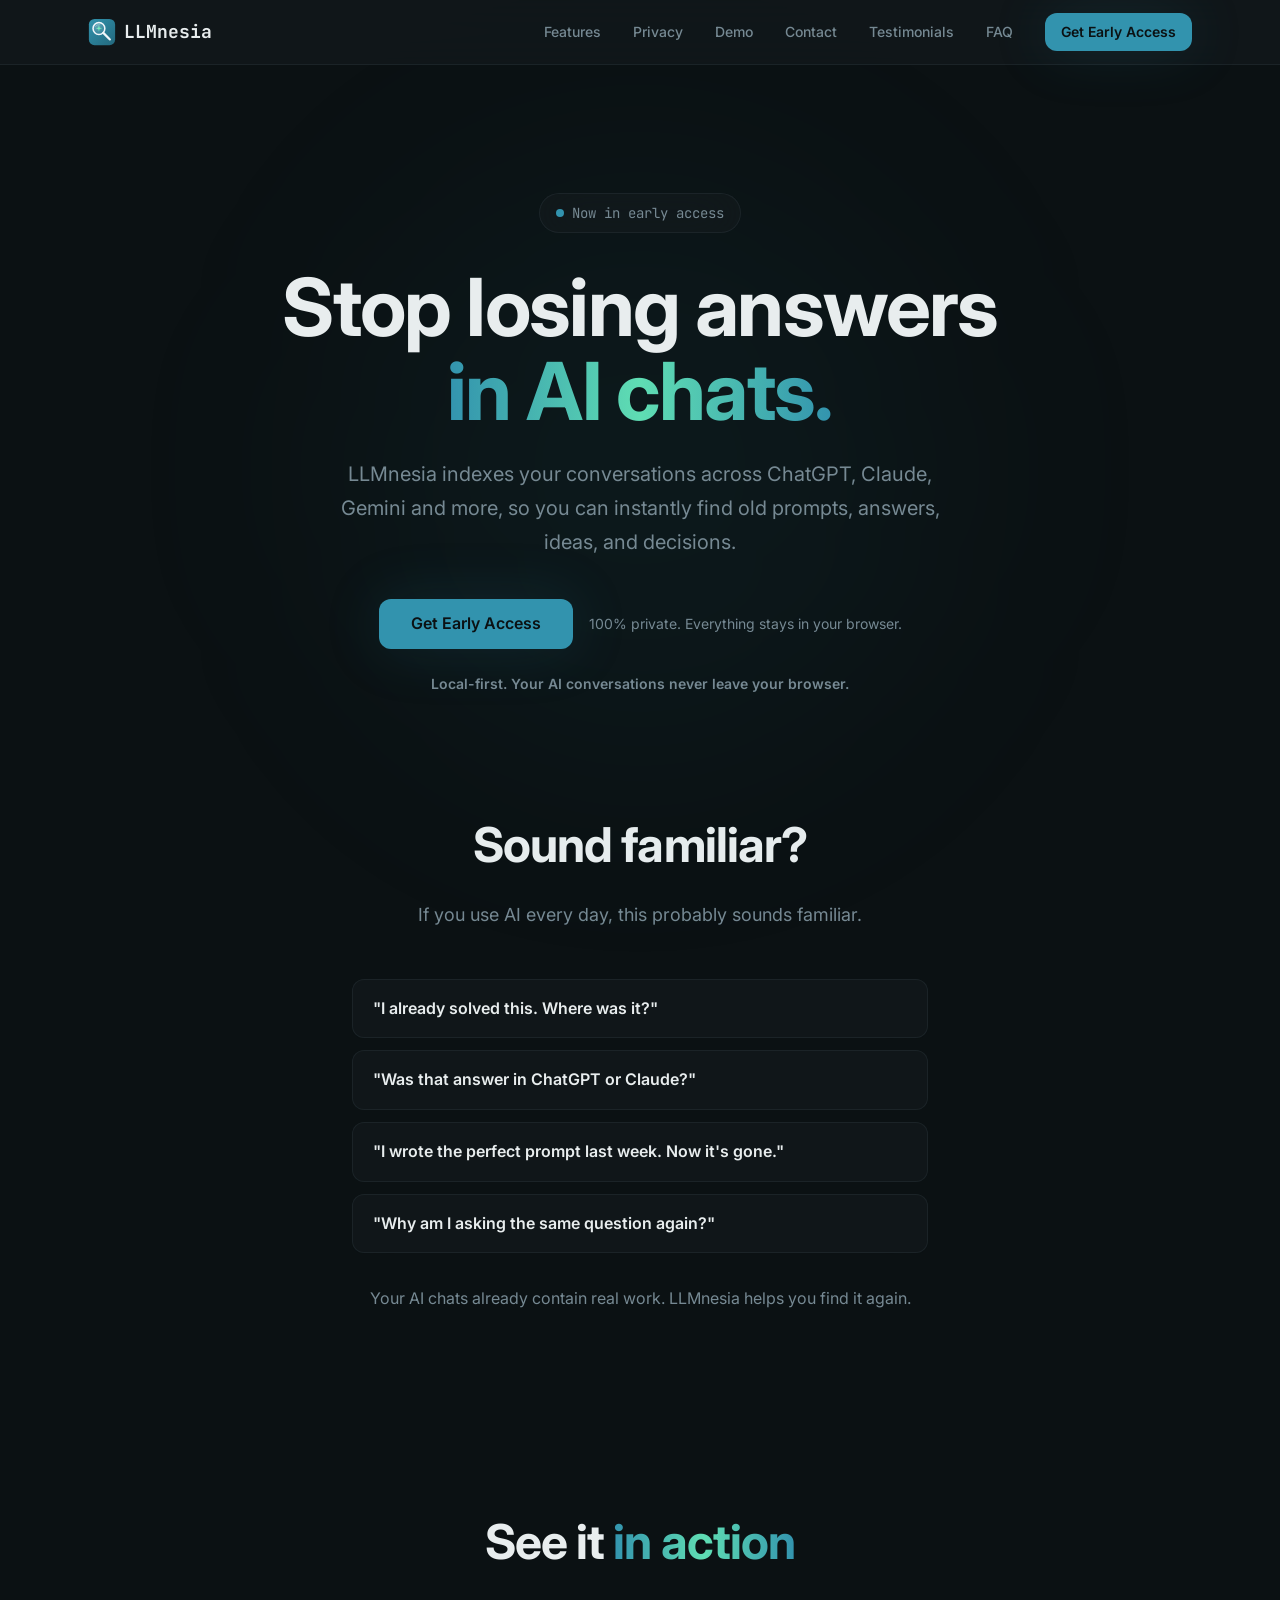
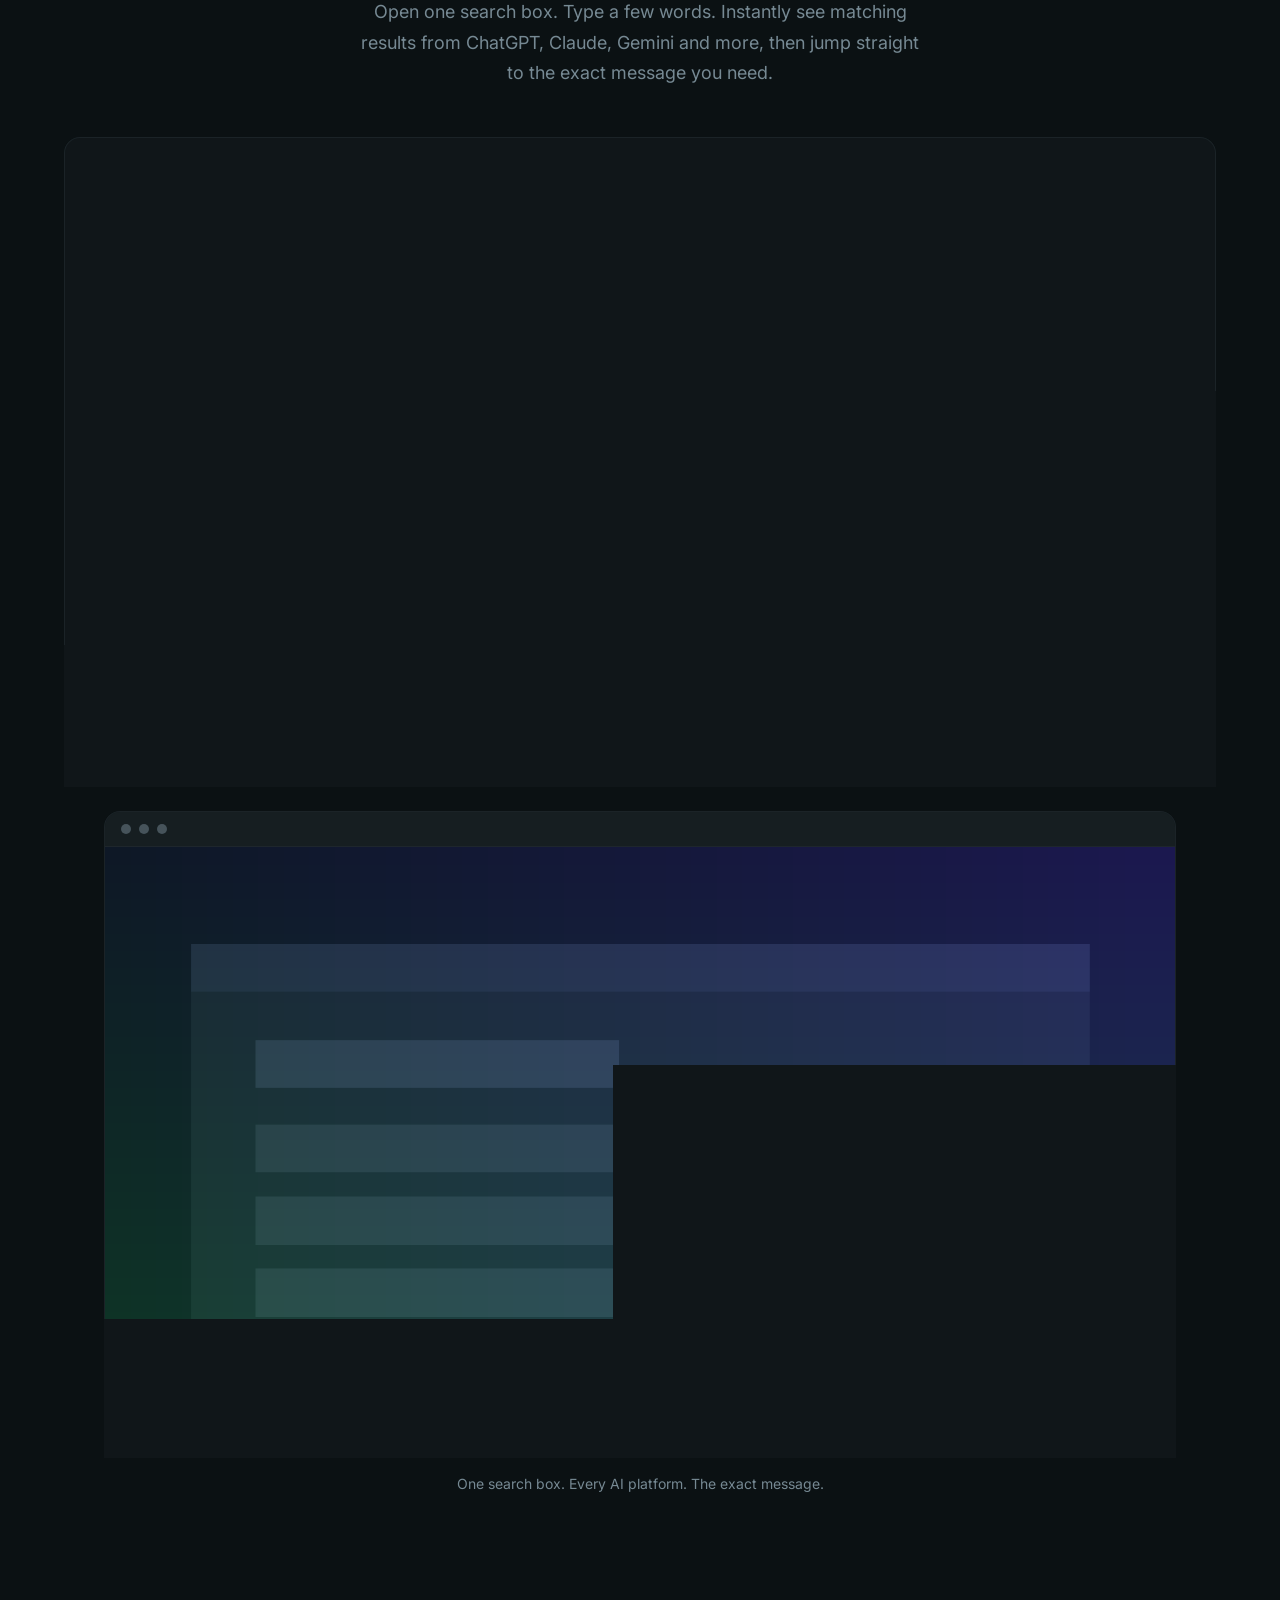
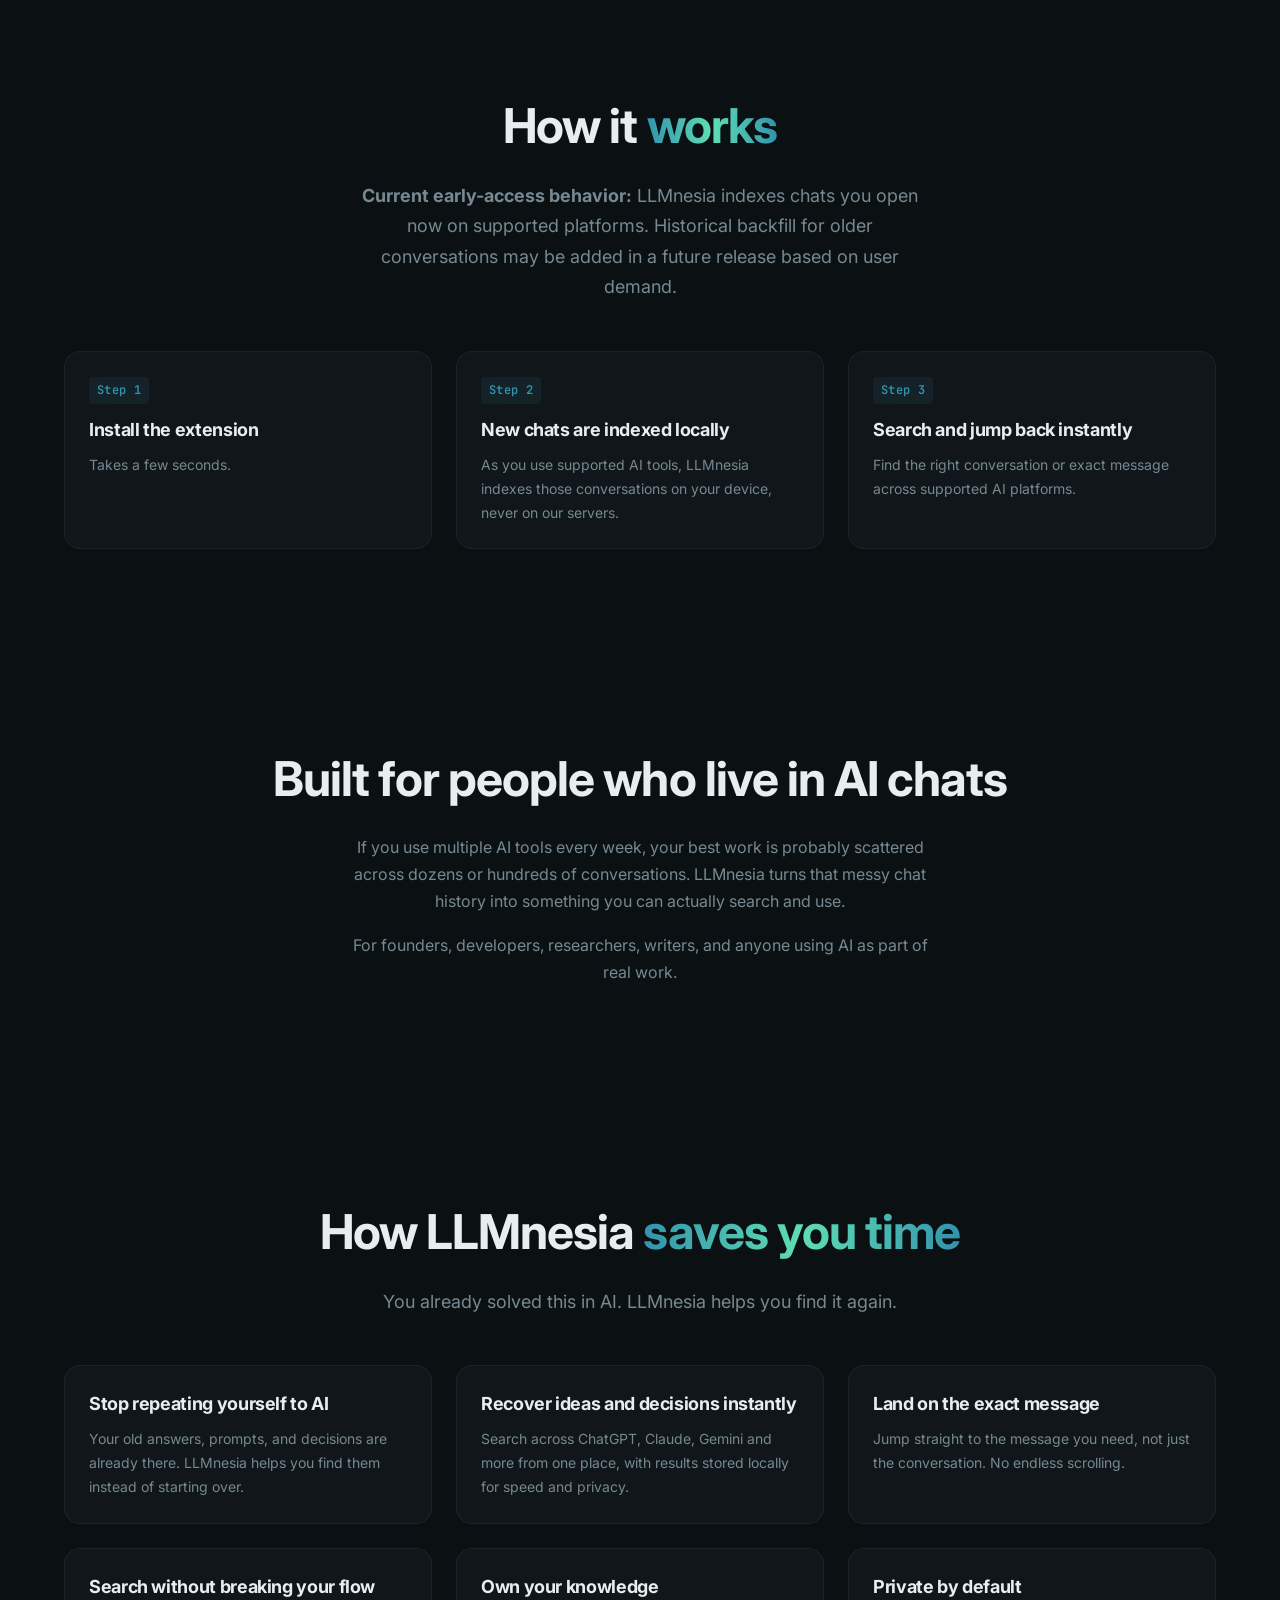
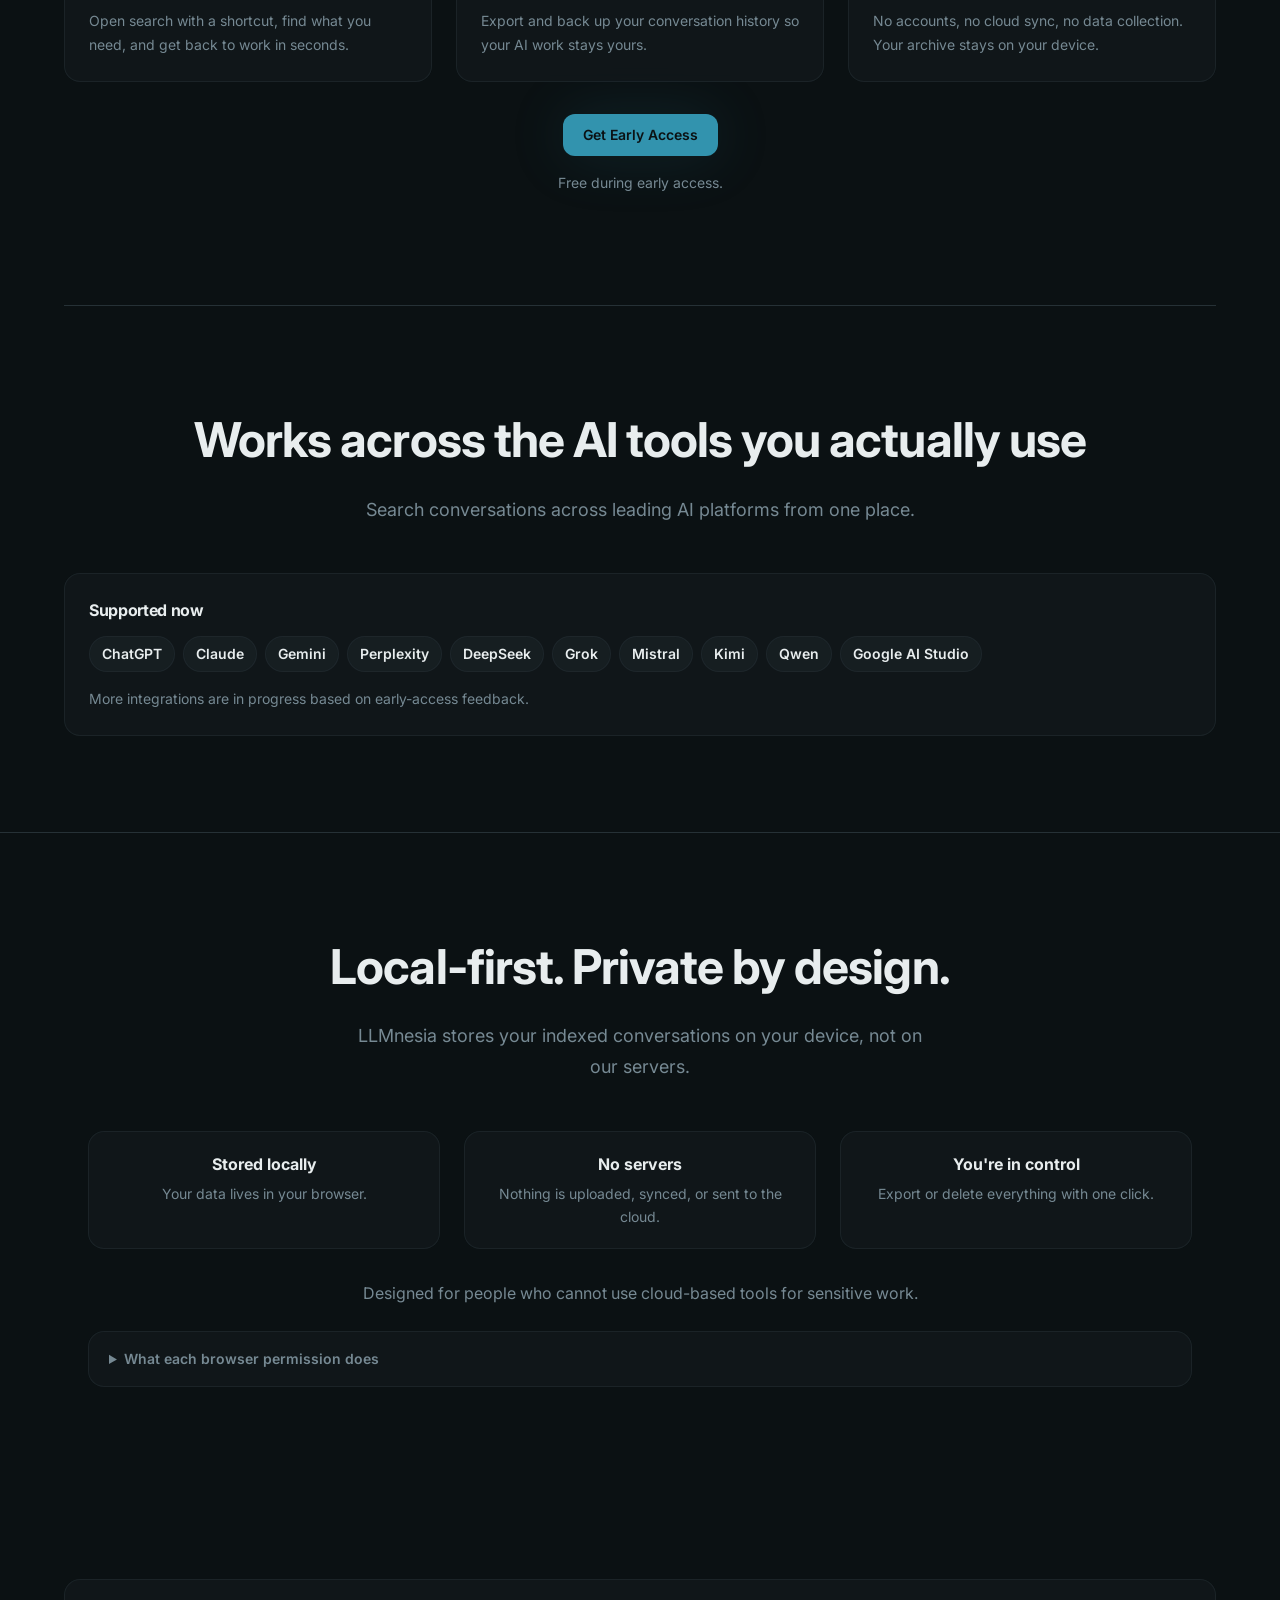
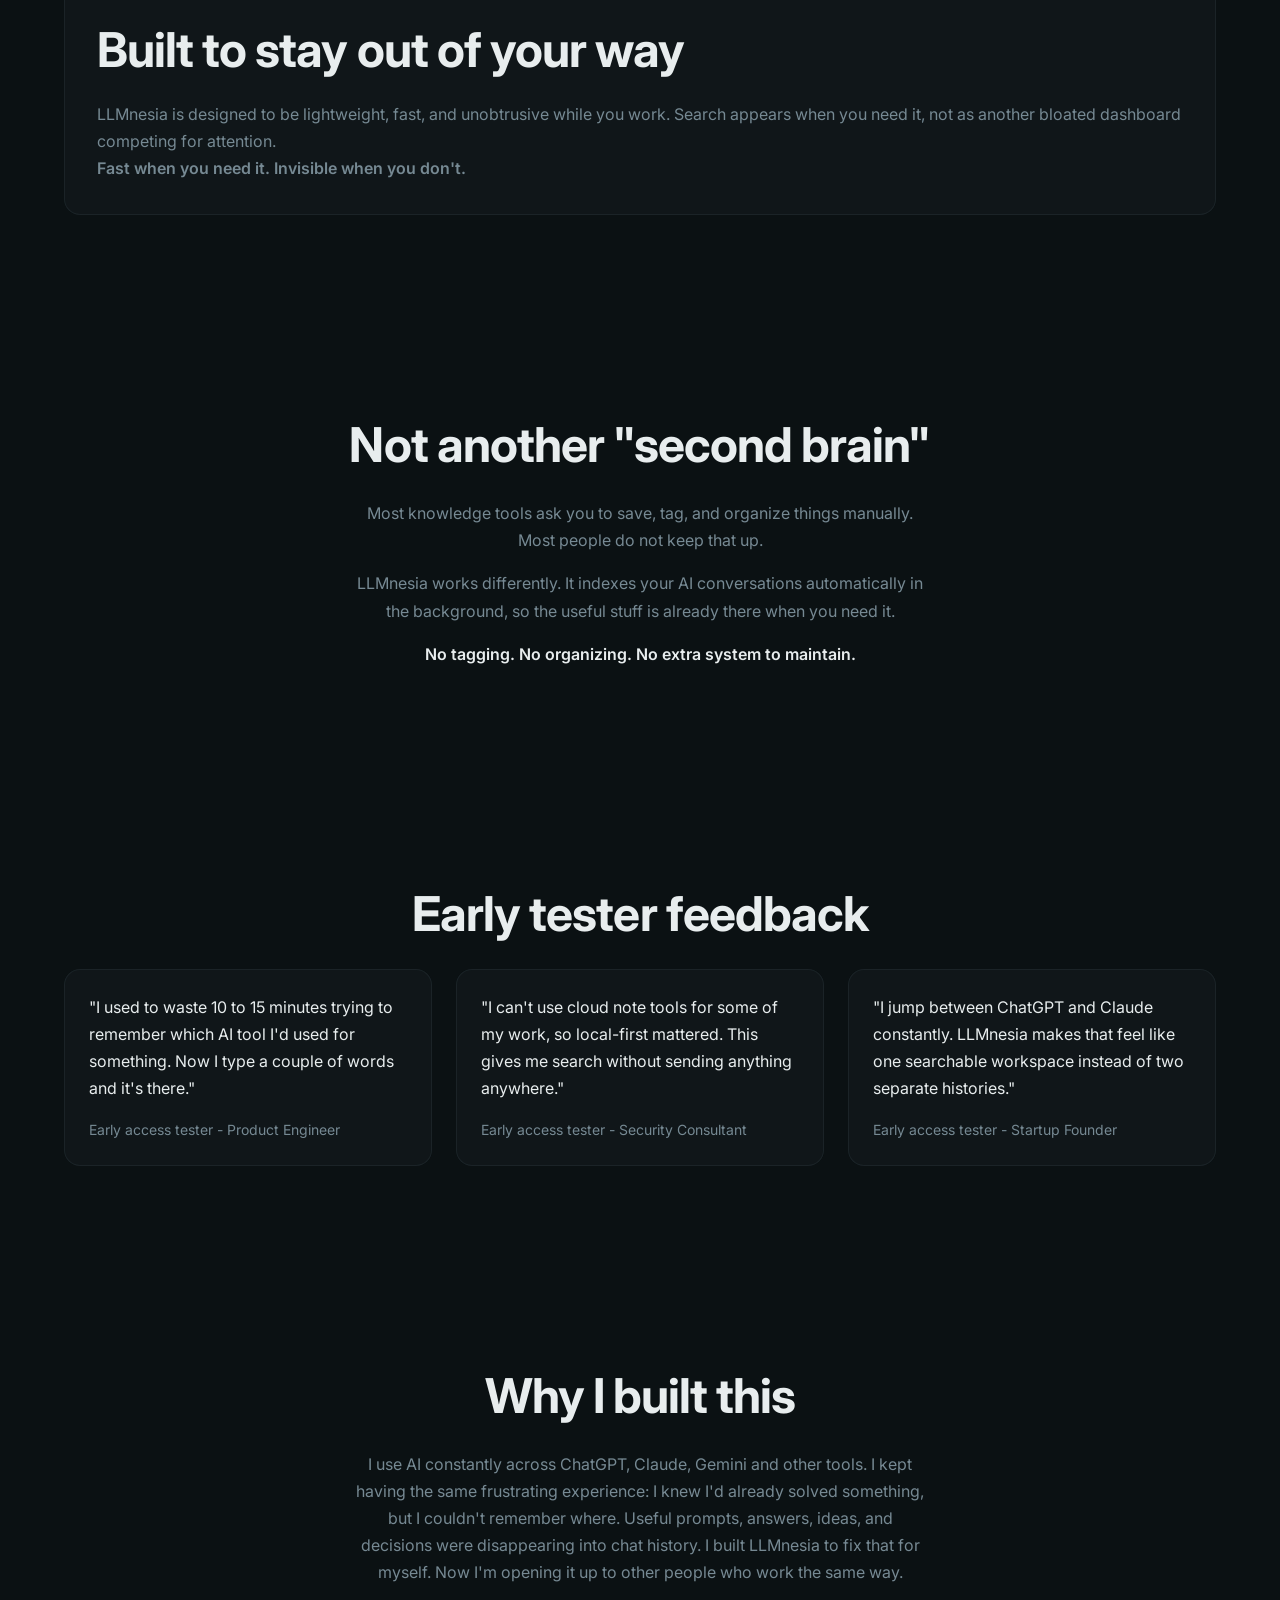
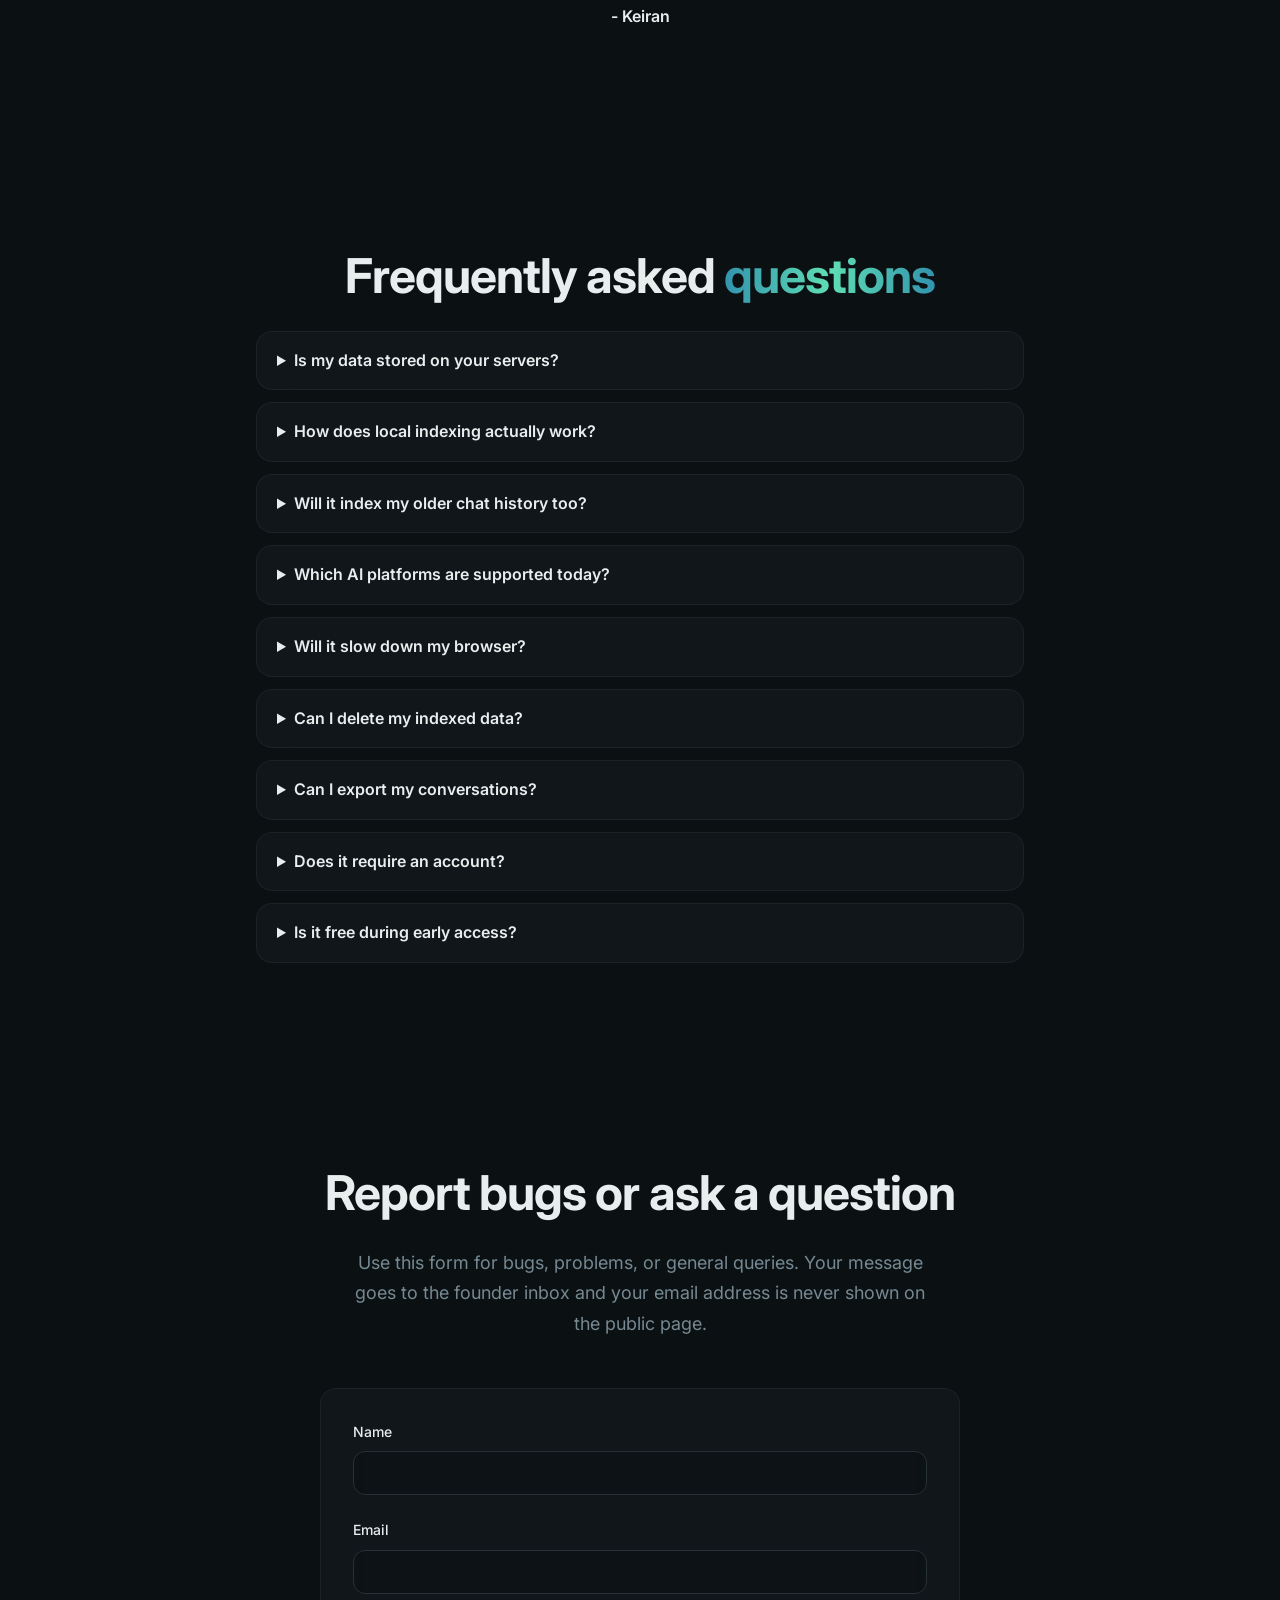
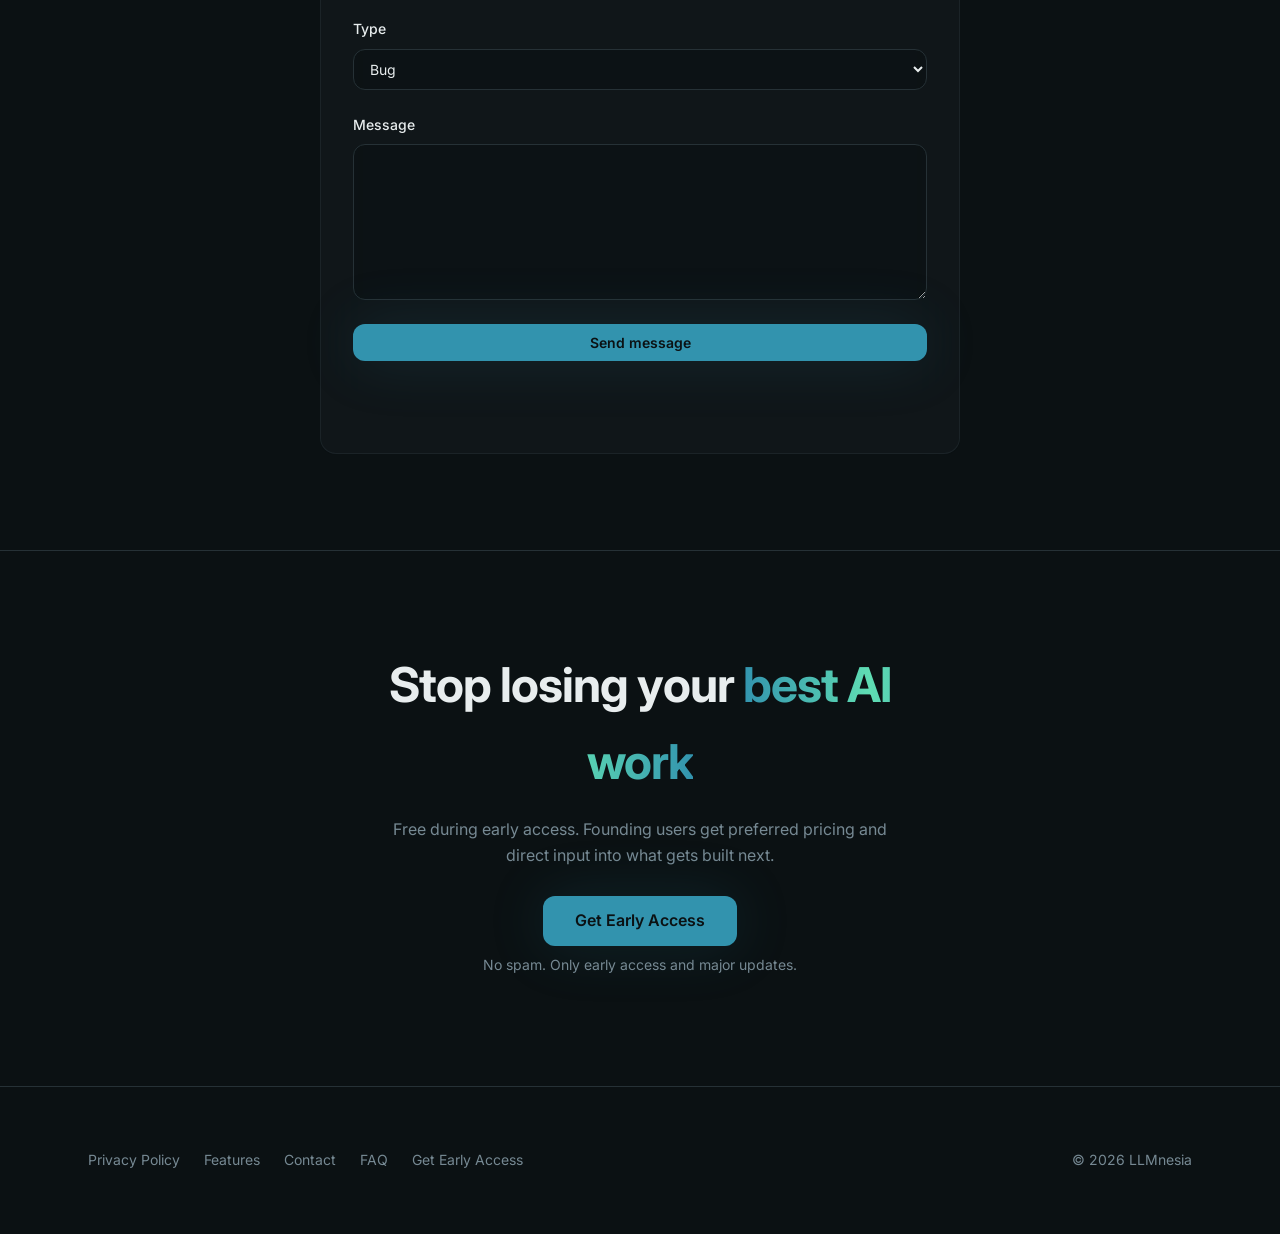
==== commit 730e8a60: "video update" ====
--- a/index.html
+++ b/index.html
@@ -25,6 +25,12 @@
     >
     <meta name="twitter:image" content="assets/og.png">
     <link rel="icon" type="image/svg+xml" href="assets/logo.svg">
+    <link rel="preconnect" href="https://fonts.googleapis.com">
+    <link rel="preconnect" href="https://fonts.gstatic.com" crossorigin>
+    <link
+      rel="stylesheet"
+      href="https://fonts.googleapis.com/css2?family=Inter:wght@300;400;500;600;700&family=JetBrains+Mono:wght@400;500;600;700&display=swap"
+    >
     <link rel="stylesheet" href="styles.css">
     <script src="script.js" defer></script>
   </head>
@@ -56,10 +62,6 @@
           <a href="#testimonials">Testimonials</a>
           <a href="#faq">FAQ</a>
           <a href="#updates">Get Early Access</a>
-          <button class="theme-toggle" id="theme-toggle" type="button" aria-pressed="false" aria-label="Toggle light mode">
-            <svg class="theme-icon theme-icon-moon" width="16" height="16" viewBox="0 0 24 24" fill="none" stroke="currentColor" stroke-width="2" stroke-linecap="round" stroke-linejoin="round"><path d="M21 12.79A9 9 0 1 1 11.21 3 7 7 0 0 0 21 12.79z"/></svg>
-            <svg class="theme-icon theme-icon-sun" width="16" height="16" viewBox="0 0 24 24" fill="none" stroke="currentColor" stroke-width="2" stroke-linecap="round" stroke-linejoin="round"><circle cx="12" cy="12" r="5"/><line x1="12" y1="1" x2="12" y2="3"/><line x1="12" y1="21" x2="12" y2="23"/><line x1="4.22" y1="4.22" x2="5.64" y2="5.64"/><line x1="18.36" y1="18.36" x2="19.78" y2="19.78"/><line x1="1" y1="12" x2="3" y2="12"/><line x1="21" y1="12" x2="23" y2="12"/><line x1="4.22" y1="19.78" x2="5.64" y2="18.36"/><line x1="18.36" y1="5.64" x2="19.78" y2="4.22"/></svg>
-          </button>
         </nav>
       </div>
     </header>
@@ -67,7 +69,7 @@
     <main id="main-content">
       <section class="hero container" id="top">
         <p class="eyebrow"><span class="eyebrow-dot"></span> Now in early access</p>
-        <h1>Stop losing answers in AI chats.</h1>
+        <h1>Stop losing answers<br><span class="text-gradient">in AI chats.</span></h1>
         <p class="subheadline">
           LLMnesia indexes your conversations across ChatGPT, Claude, Gemini and more, so you can instantly find old prompts, answers, ideas, and decisions.
         </p>
@@ -100,17 +102,18 @@
       </section>
 
       <section class="section container" id="demo">
-        <h2>See it in action</h2>
+        <h2>See it <span class="text-gradient">in action</span></h2>
         <p class="section-intro">Open one search box. Type a few words. Instantly see matching results from ChatGPT, Claude, Gemini and more, then jump straight to the exact message you need.</p>
         <figure class="demo-video">
-          <video controls preload="metadata" playsinline poster="assets/demo.png">
-            <source src="assets/soft-launch.mp4" type="video/mp4">
-            <source src="assets/LLMNesia%20soft%20launch%20vid%201.mov" type="video/quicktime">
-            Your browser cannot play this video format.
-          </video>
-          <p class="video-fallback">
-            Video not loading? <a href="assets/soft-launch.mp4" download>Download it here</a>.
-          </p>
+          <iframe
+            width="560"
+            height="315"
+            src="https://www.youtube.com/embed/ZgLP7VGO7ss"
+            title="LLMnesia Demo"
+            frameborder="0"
+            allow="accelerometer; autoplay; clipboard-write; encrypted-media; gyroscope; picture-in-picture"
+            allowfullscreen
+          ></iframe>
         </figure>
         <figure class="browser-mock">
           <div class="browser-bar" aria-hidden="true">
@@ -128,7 +131,7 @@
       </section>
 
       <section class="section section-how container" id="how-it-works">
-        <h2>How it works</h2>
+        <h2>How it <span class="text-gradient">works</span></h2>
         <p class="section-intro"><strong>Current early-access behavior:</strong> LLMnesia indexes chats you open now on supported platforms. Historical backfill for older conversations may be added in a future release based on user demand.</p>
         <div class="how-grid">
           <article class="card">
@@ -158,7 +161,7 @@
       </section>
 
       <section class="section container" id="features">
-        <h2>How LLMnesia saves you time</h2>
+        <h2>How LLMnesia <span class="text-gradient">saves you time</span></h2>
         <p class="section-intro">You already solved this in AI. LLMnesia helps you find it again.</p>
         <div class="card-grid feature-primary-grid">
           <article class="card feature-primary">
@@ -298,7 +301,7 @@
       </section>
 
       <section class="section container" id="faq">
-        <h2>Frequently asked questions</h2>
+        <h2>Frequently asked <span class="text-gradient">questions</span></h2>
         <div class="faq-list">
           <details>
             <summary>Is my data stored on your servers?</summary>
@@ -384,7 +387,7 @@
 
       <section class="section section-signup" id="updates">
         <div class="container signup-inner">
-          <h2>Stop losing your best AI work</h2>
+          <h2>Stop losing your <span class="text-gradient">best AI work</span></h2>
           <p>Free during early access. Founding users get preferred pricing and direct input into what gets built next.</p>
           <a
             class="button button-large"
--- a/styles.css
+++ b/styles.css
@@ -1,37 +1,31 @@
+/* ===== VARIABLES ===== */
 :root {
   color-scheme: dark;
-  --bg: #0d1117;
-  --bg-alt: #0f1722;
-  --surface: #141b27;
-  --surface-strong: #1d2738;
-  --text: #e6edf7;
-  --text-muted: #a9b7cc;
-  --line: #2a3447;
-  --brand: #6dc1ff;
-  --brand-strong: #41a8f3;
-  --success: #4dd8a3;
-  --danger: #ff7a91;
-  --shadow: 0 24px 50px rgba(0, 0, 0, 0.25);
-  --button-text: #061224;
-}
-
-html.theme-light {
-  color-scheme: light;
-  --bg: #f6f8fc;
-  --bg-alt: #ebf1f9;
-  --surface: #ffffff;
-  --surface-strong: #f3f6fb;
-  --text: #172130;
-  --text-muted: #55647a;
-  --line: #d2dced;
-  --brand: #006ec2;
-  --brand-strong: #00589c;
-  --success: #097b52;
-  --danger: #b32447;
-  --shadow: 0 18px 36px rgba(17, 28, 46, 0.12);
-  --button-text: #ffffff;
-}
-
+  --font: 'Inter', system-ui, -apple-system, sans-serif;
+  --font-mono: 'JetBrains Mono', 'SFMono-Regular', monospace;
+
+  --bg: hsl(200, 25%, 6%);
+  --card: hsl(200, 22%, 10%);
+  --muted: hsl(200, 18%, 16%);
+  --text: hsl(190, 15%, 92%);
+  --text-muted: hsl(200, 12%, 52%);
+  --border: hsl(200, 18%, 18%);
+  --brand: hsl(193, 55%, 44%);
+  --accent: hsl(160, 65%, 62%);
+  --success: hsl(160, 60%, 55%);
+  --danger: hsl(0, 84%, 60%);
+
+  --radius: 0.75rem;
+  --radius-lg: 1rem;
+
+  --glow: 0 0 60px hsla(193, 55%, 44%, 0.15);
+  --glow-strong: 0 0 120px hsla(193, 55%, 44%, 0.25);
+
+  --glass-bg: hsla(200, 22%, 10%, 0.6);
+  --glass-border: hsla(200, 18%, 18%, 0.5);
+}
+
+/* ===== RESET & BASE ===== */
 *,
 *::before,
 *::after {
@@ -44,22 +38,16 @@
 
 body {
   margin: 0;
-  font-family: -apple-system, BlinkMacSystemFont, "Segoe UI", "Helvetica Neue", Arial, sans-serif;
+  font-family: var(--font);
+  background: var(--bg);
+  color: var(--text);
+  -webkit-font-smoothing: antialiased;
   line-height: 1.6;
-  color: var(--text);
-  background:
-    radial-gradient(circle at 85% -20%, rgba(109, 193, 255, 0.2), transparent 42%),
-    radial-gradient(circle at 5% 10%, rgba(40, 130, 200, 0.22), transparent 35%),
-    var(--bg);
 }
 
 a {
-  color: var(--brand);
+  color: inherit;
   text-decoration: none;
-}
-
-a:hover {
-  color: var(--brand-strong);
 }
 
 img {
@@ -67,25 +55,33 @@
   height: auto;
 }
 
+video {
+  max-width: 100%;
+}
+
 :focus-visible {
   outline: 2px solid var(--brand);
   outline-offset: 3px;
 }
 
+/* ===== LAYOUT ===== */
 .container {
-  width: min(1080px, 92vw);
+  width: 100%;
+  max-width: 72rem;
   margin: 0 auto;
-}
-
+  padding: 0 1.5rem;
+}
+
+/* ===== SKIP LINK ===== */
 .skip-link {
   position: absolute;
   left: 0.75rem;
   top: -999px;
-  z-index: 1000;
-  border-radius: 0.35rem;
+  z-index: 200;
+  border-radius: var(--radius);
   background: var(--brand);
-  color: #081120;
-  padding: 0.55rem 0.8rem;
+  color: var(--bg);
+  padding: 0.5rem 0.75rem;
   font-weight: 600;
 }
 
@@ -93,667 +89,663 @@
   top: 0.75rem;
 }
 
+/* ===== HEADER ===== */
 .site-header {
   position: sticky;
   top: 0;
-  z-index: 50;
-  border-bottom: 1px solid var(--line);
-  background-color: color-mix(in oklab, var(--bg) 88%, transparent);
-  backdrop-filter: blur(10px);
+  z-index: 90;
+  background: var(--glass-bg);
+  backdrop-filter: blur(24px);
+  -webkit-backdrop-filter: blur(24px);
+  border-bottom: 1px solid var(--glass-border);
 }
 
 .header-inner {
+  min-height: 4rem;
   display: flex;
   align-items: center;
   justify-content: space-between;
   gap: 1rem;
-  min-height: 70px;
 }
 
 .brand {
   display: inline-flex;
   align-items: center;
-  gap: 0.55rem;
+  gap: 0.5rem;
+  color: var(--text);
   font-weight: 700;
-  color: var(--text);
+  font-size: 1.125rem;
 }
 
 .brand:hover {
   color: var(--text);
+}
+
+.brand span {
+  font-family: var(--font-mono);
 }
 
 .nav {
   display: flex;
   align-items: center;
-  gap: 0.9rem;
-  font-size: 0.95rem;
-}
-
-.nav a:not(.button),
-.theme-toggle {
-  color: var(--text-muted);
-}
-
-.nav a:not(.button):hover,
-.theme-toggle:hover {
-  color: var(--text);
-}
-
-.nav-toggle {
-  border: 1px solid var(--line);
-  background: var(--surface);
-  color: var(--text);
-  border-radius: 0.6rem;
-  padding: 0.45rem 0.7rem;
-  font: inherit;
-  cursor: pointer;
-}
-
-.theme-toggle {
-  display: inline-flex;
-  align-items: center;
-  justify-content: center;
-  width: 2rem;
-  height: 2rem;
-  padding: 0;
-  border: none;
-  background: transparent;
-  color: var(--text-muted);
-  cursor: pointer;
-  border-radius: 0.4rem;
-}
-
-.theme-toggle:hover {
-  color: var(--text);
-}
-
-.theme-icon {
-  display: block;
-}
-
-.theme-icon-sun {
-  display: none;
-}
-
-html.theme-light .theme-icon-moon {
-  display: none;
-}
-
-html.theme-light .theme-icon-sun {
-  display: block;
+  gap: 2rem;
+}
+
+.nav a {
+  color: var(--text-muted);
+  font-size: 0.875rem;
+  font-weight: 500;
+  transition: color 0.2s;
+}
+
+.nav a:hover {
+  color: var(--text);
+}
+
+.nav a[href$="#updates"] {
+  padding: 0.5rem 1rem;
+  border-radius: var(--radius);
+  background: var(--brand);
+  color: var(--bg);
+  font-weight: 600;
+  box-shadow: var(--glow);
+  transition: opacity 0.2s;
+}
+
+.nav a[href$="#updates"]:hover {
+  color: var(--bg);
+  opacity: 0.9;
 }
 
 .nav-toggle {
   display: none;
-}
-
+  border: 1px solid var(--border);
+  border-radius: var(--radius);
+  padding: 0.5rem 0.75rem;
+  background: var(--card);
+  color: var(--text);
+  font: inherit;
+  font-weight: 600;
+  cursor: pointer;
+}
+
+/* ===== BUTTONS ===== */
 .button {
   display: inline-flex;
   align-items: center;
   justify-content: center;
-  border: 1px solid transparent;
-  border-radius: 0.7rem;
-  padding: 0.66rem 1rem;
-  font-weight: 650;
+  gap: 0.5rem;
+  border: none;
+  border-radius: var(--radius);
+  padding: 0.625rem 1.25rem;
+  font-family: var(--font);
+  font-size: 0.875rem;
+  font-weight: 600;
   background: var(--brand);
-  color: var(--button-text);
-  transition: transform 0.2s ease, box-shadow 0.2s ease, background-color 0.2s ease;
+  color: var(--bg);
+  box-shadow: var(--glow);
+  cursor: pointer;
+  transition: opacity 0.2s;
 }
 
 .button:hover {
-  background: var(--brand-strong);
-  color: var(--button-text);
-  transform: translateY(-1px);
-  box-shadow: 0 10px 24px rgba(19, 132, 219, 0.26);
+  color: var(--bg);
+  opacity: 0.9;
+}
+
+.button:disabled {
+  opacity: 0.5;
+  cursor: not-allowed;
+}
+
+.button-large {
+  padding: 0.75rem 2rem;
+  font-size: 1rem;
 }
 
 .button-small {
-  padding: 0.46rem 0.82rem;
-  font-size: 0.9rem;
+  padding: 0.5rem 0.875rem;
+  font-size: 0.8125rem;
 }
 
 .button-ghost {
-  border-color: var(--line);
   background: transparent;
-  color: var(--text);
+  border: 1px solid hsla(193, 55%, 44%, 0.3);
+  color: var(--text);
+  box-shadow: none;
 }
 
 .button-ghost:hover {
-  background: var(--surface);
-  color: var(--text);
-  box-shadow: none;
-}
-
+  background: hsla(193, 55%, 44%, 0.1);
+  border-color: hsla(193, 55%, 44%, 0.5);
+  color: var(--text);
+  opacity: 1;
+}
+
+/* ===== HERO ===== */
 .hero {
-  padding: 6rem 0 3.5rem;
-  text-align: left;
+  position: relative;
+  isolation: isolate;
+  display: flex;
+  flex-direction: column;
+  align-items: center;
+  text-align: center;
+  padding: 8rem 0 4rem;
+  min-height: 70vh;
+}
+
+.hero::before {
+  content: "";
+  position: absolute;
+  width: 600px;
+  height: 600px;
+  top: 15%;
+  left: 50%;
+  transform: translateX(-50%);
+  border-radius: 50%;
+  background: hsla(193, 55%, 44%, 0.05);
+  filter: blur(120px);
+  z-index: -1;
+  animation: pulse-glow 3s ease-in-out infinite;
+  pointer-events: none;
 }
 
 .eyebrow {
   display: inline-flex;
   align-items: center;
   gap: 0.5rem;
-  margin: 0 0 1.2rem;
-  padding: 0.3rem 0.75rem 0.3rem 0.55rem;
-  border: 1px solid var(--line);
-  border-radius: 999px;
-  background: var(--surface);
-  color: var(--text-muted);
-  font-size: 0.88rem;
-  font-weight: 600;
-  letter-spacing: 0.01em;
+  margin: 0 0 2rem;
+  padding: 0.5rem 1rem;
+  border-radius: 9999px;
+  background: var(--glass-bg);
+  backdrop-filter: blur(24px);
+  border: 1px solid var(--glass-border);
+  font-family: var(--font-mono);
+  font-size: 0.875rem;
+  color: var(--text-muted);
 }
 
 .eyebrow-dot {
   width: 0.5rem;
   height: 0.5rem;
   border-radius: 50%;
-  background: var(--success);
+  background: var(--brand);
+  animation: pulse-glow 3s ease-in-out infinite;
+}
+
+.text-gradient {
+  background: linear-gradient(to right, var(--brand), var(--accent), var(--brand));
+  -webkit-background-clip: text;
+  -webkit-text-fill-color: transparent;
+  background-clip: text;
+}
+
+h1,
+h2,
+h3 {
+  margin: 0;
+  font-weight: 700;
+  letter-spacing: -0.02em;
 }
 
 h1 {
-  margin: 0;
-  line-height: 1.1;
-  font-size: clamp(2rem, 4vw, 3.3rem);
-  max-width: 22ch;
+  font-size: clamp(2.5rem, 7vw, 5rem);
+  line-height: 1.05;
+  margin-bottom: 1.5rem;
 }
 
 .subheadline {
-  margin: 1rem 0 2rem;
-  max-width: 48ch;
-  color: var(--text-muted);
-  font-size: clamp(1.08rem, 1.6vw, 1.25rem);
+  margin: 0 auto 2.5rem;
+  max-width: 40rem;
+  color: var(--text-muted);
+  font-size: clamp(1rem, 2vw, 1.25rem);
+  line-height: 1.7;
 }
 
 .hero-cta {
   display: flex;
   align-items: center;
+  justify-content: center;
+  gap: 1rem;
   flex-wrap: wrap;
-  gap: 1rem;
-}
-
-.trust-note {
-  color: var(--text-muted);
-  font-size: 0.9rem;
-}
-
+}
+
+.trust-note,
 .local-trust-line {
+  color: var(--text-muted);
+  font-size: 0.875rem;
+}
+
+.local-trust-line {
+  margin: 1.5rem 0 0;
+  font-weight: 600;
+}
+
+/* ===== SECTIONS ===== */
+.section {
+  padding: 6rem 0;
+  scroll-margin-top: 5rem;
+}
+
+.section h2 {
+  text-align: center;
+  font-size: clamp(1.75rem, 4vw, 3rem);
+  margin-bottom: 1rem;
+}
+
+.section-intro {
+  text-align: center;
+  color: var(--text-muted);
+  font-size: 1.125rem;
+  max-width: 36rem;
+  margin: 0 auto 3rem;
+  line-height: 1.7;
+}
+
+/* ===== GLASS PANELS (shared card base) ===== */
+.card,
+.platform-group,
+.permissions-details,
+.performance-panel,
+.faq-list details,
+.contact-form,
+.demo-video,
+.browser-mock,
+.quote,
+.privacy-card {
+  background: var(--glass-bg);
+  backdrop-filter: blur(24px);
+  -webkit-backdrop-filter: blur(24px);
+  border: 1px solid var(--glass-border);
+  border-radius: var(--radius-lg);
+}
+
+/* ===== CARDS ===== */
+.card {
+  margin: 0;
+  padding: 1.5rem;
+  transition: border-color 0.3s;
+}
+
+.card:hover {
+  border-color: hsla(193, 55%, 44%, 0.3);
+}
+
+.card h3 {
+  font-size: 1.125rem;
+  margin-bottom: 0.5rem;
+}
+
+.card p {
+  margin: 0;
+  color: var(--text-muted);
+  font-size: 0.875rem;
+  line-height: 1.7;
+}
+
+.card-grid {
+  display: grid;
+  grid-template-columns: repeat(auto-fit, minmax(240px, 1fr));
+  gap: 1.5rem;
+}
+
+.feature-primary-grid {
+  grid-template-columns: repeat(auto-fit, minmax(280px, 1fr));
+}
+
+.feature-secondary-grid {
+  margin-top: 1.5rem;
+}
+
+/* ===== PROBLEM ===== */
+.section-problem {
+  padding-top: 3rem;
+}
+
+.pain-statements {
+  list-style: none;
+  margin: 0 auto 2rem;
+  padding: 0;
+  display: grid;
+  gap: 0.75rem;
+  max-width: 36rem;
+}
+
+.pain-statements li {
+  padding: 1rem 1.25rem;
+  border-radius: var(--radius);
+  background: var(--glass-bg);
+  backdrop-filter: blur(24px);
+  border: 1px solid var(--glass-border);
+  color: var(--text);
+  font-size: 1rem;
+  font-weight: 600;
+}
+
+.problem-narrative {
+  max-width: 36rem;
+  margin: 0 auto;
+  color: var(--text-muted);
+  font-size: 1rem;
+  line-height: 1.7;
+  text-align: center;
+}
+
+/* ===== PROSE SECTIONS (audience, differentiation, founder) ===== */
+.audience-body,
+.differentiation-body,
+.founder-body {
+  max-width: 36rem;
+  margin: 0 auto;
+  color: var(--text-muted);
+  font-size: 1rem;
+  line-height: 1.7;
+  text-align: center;
+}
+
+.audience-body p,
+.differentiation-body p,
+.founder-body p {
+  margin: 0 0 1rem;
+}
+
+.differentiation-body p:last-child,
+.founder-attribution {
+  color: var(--text);
+  font-weight: 600;
+}
+
+/* ===== HOW IT WORKS ===== */
+.how-grid {
+  display: grid;
+  gap: 1.5rem;
+  grid-template-columns: repeat(auto-fit, minmax(240px, 1fr));
+}
+
+.step-kicker {
+  display: inline-block;
+  font-family: var(--font-mono);
+  font-weight: 600;
+  font-size: 0.75rem;
+  letter-spacing: 0.03em;
+  color: var(--brand);
+  background: hsla(193, 55%, 44%, 0.1);
+  padding: 0.25rem 0.5rem;
+  border-radius: 0.25rem;
+  margin-bottom: 0.75rem;
+}
+
+/* ===== DEMO ===== */
+.demo-video {
+  position: relative;
+  margin: 0 0 1.5rem;
+  overflow: clip;
+  padding-bottom: 56.25%; /* 16:9 aspect ratio */
+}
+
+.demo-video iframe {
+  position: absolute;
+  top: 0;
+  left: 0;
+  width: 100%;
+  height: 100%;
+  border: 0;
+}
+
+.video-fallback {
+  padding: 0.75rem 1rem 0;
+  font-size: 0.875rem;
+  color: var(--text-muted);
+}
+
+.browser-mock {
+  overflow: clip;
+}
+
+.browser-bar {
+  display: flex;
+  gap: 0.5rem;
+  padding: 0.75rem 1rem;
+  border-bottom: 1px solid var(--glass-border);
+  background: hsla(200, 20%, 14%, 0.5);
+}
+
+.browser-bar span {
+  width: 0.625rem;
+  height: 0.625rem;
+  border-radius: 50%;
+  background: hsla(200, 12%, 52%, 0.5);
+}
+
+.demo-caption {
   margin: 1rem 0 0;
-  color: var(--text-muted);
-  font-weight: 600;
-}
-
-.button-large {
-  padding: 0.8rem 1.5rem;
-  font-size: 1.05rem;
+  text-align: center;
+  color: var(--text-muted);
+  font-size: 0.875rem;
+}
+
+/* ===== MID CTA ===== */
+.mid-cta {
+  margin-top: 2rem;
+  display: flex;
+  flex-direction: column;
+  align-items: center;
+  gap: 0.5rem;
+}
+
+.fine-print {
+  margin-top: 0.5rem;
+  font-size: 0.875rem;
+  color: var(--text-muted);
+}
+
+/* ===== PLATFORMS ===== */
+.section-platforms {
+  border-top: 1px solid var(--border);
+}
+
+.platform-group {
+  padding: 1.5rem;
+}
+
+.platform-group h3 {
+  margin: 0 0 0.75rem;
+  font-size: 1rem;
 }
 
 .chip-list {
+  margin: 0;
+  padding: 0;
   list-style: none;
   display: flex;
   flex-wrap: wrap;
   gap: 0.5rem;
+}
+
+.chip-list li {
+  border: 1px solid var(--glass-border);
+  border-radius: 9999px;
+  padding: 0.375rem 0.75rem;
+  background: hsla(200, 20%, 14%, 0.5);
+  font-size: 0.875rem;
+  font-weight: 600;
+}
+
+.platform-note {
+  margin: 1rem 0 0;
+  color: var(--text-muted);
+  font-size: 0.875rem;
+}
+
+/* ===== PRIVACY ===== */
+.section-privacy {
+  border-top: 1px solid var(--border);
+}
+
+.privacy-grid {
+  margin: 0 0 2rem;
+  display: grid;
+  gap: 1.5rem;
+  grid-template-columns: repeat(auto-fit, minmax(200px, 1fr));
+}
+
+.privacy-card {
+  padding: 1.25rem;
+  text-align: center;
+}
+
+.privacy-card strong {
+  display: block;
+  margin-bottom: 0.375rem;
+}
+
+.privacy-card p {
   margin: 0;
-  padding: 0;
-}
-
-.chip-list li {
-  border: 1px solid var(--line);
-  border-radius: 999px;
-  padding: 0.32rem 0.65rem;
-  font-size: 0.87rem;
-  background: var(--surface);
-}
-
-.section {
-  padding: 4rem 0 1.8rem;
-}
-
-.section-intro {
-  margin: -0.4rem 0 1.4rem;
-  max-width: 62ch;
-  color: var(--text-muted);
-  font-size: clamp(1rem, 1.4vw, 1.12rem);
-}
-
-.section-problem {
-  padding-top: 2.8rem;
-  padding-bottom: 2rem;
-}
-
-.section-how {
-  padding-top: 2.4rem;
-}
-
-.pain-statements {
-  list-style: none;
-  margin: 0 0 1.6rem;
-  padding: 0;
+  color: var(--text-muted);
+  font-size: 0.875rem;
+}
+
+.privacy-sensitive-line {
+  max-width: 36rem;
+  margin: 0 auto 1.5rem;
+  color: var(--text-muted);
+  text-align: center;
+}
+
+.permissions-details {
+  padding: 1rem 1.25rem;
+}
+
+.permissions-details summary,
+.faq-list summary {
+  font-weight: 600;
+  cursor: pointer;
+}
+
+.permissions-details summary {
+  font-size: 0.875rem;
+  color: var(--text-muted);
+}
+
+.permissions-details[open] summary {
+  margin-bottom: 0.75rem;
+}
+
+.permissions-list {
+  margin: 0 0 0.75rem;
+  padding-left: 1.25rem;
+}
+
+.permissions-list li {
+  margin: 0.5rem 0;
+  font-size: 0.875rem;
+  color: var(--text-muted);
+}
+
+.permissions-list strong {
+  color: var(--text);
+}
+
+.permissions-note {
+  color: var(--text-muted);
+  font-size: 0.875rem;
+}
+
+/* ===== PERFORMANCE ===== */
+.performance-panel {
+  padding: 2rem;
+}
+
+.performance-panel h2 {
+  text-align: left;
+  margin-bottom: 0.75rem;
+}
+
+.performance-panel p {
+  margin: 0;
+  color: var(--text-muted);
+  line-height: 1.7;
+}
+
+.performance-short {
+  margin-top: 0.75rem;
+  color: var(--text);
+  font-weight: 600;
+}
+
+/* ===== TESTIMONIALS ===== */
+.quote p {
+  margin: 0;
+  color: var(--text);
+  font-size: 1rem;
+  line-height: 1.7;
+}
+
+.quote footer {
+  margin-top: 1rem;
+  font-size: 0.875rem;
+  color: var(--text-muted);
+}
+
+/* ===== FAQ ===== */
+.faq-list {
   display: grid;
   gap: 0.75rem;
-}
-
-.pain-statements li {
-  font-size: clamp(1.1rem, 1.8vw, 1.3rem);
-  font-weight: 600;
-  color: var(--text);
-  padding: 0.8rem 1rem;
-  border: 1px solid var(--line);
-  border-radius: 0.8rem;
-  background: var(--surface);
-  max-width: 36ch;
-}
-
-.problem-narrative {
-  max-width: 56ch;
-  color: var(--text-muted);
-  font-size: clamp(1rem, 1.4vw, 1.1rem);
-  line-height: 1.75;
-  margin: 0;
-  padding-left: 1.2rem;
-  border-left: 3px solid var(--brand);
-}
-
-.how-grid {
+  max-width: 48rem;
+  margin: 0 auto;
+}
+
+.faq-list details {
+  padding: 1rem 1.25rem;
+}
+
+.faq-list summary {
+  font-size: 1rem;
+}
+
+.faq-list p {
+  margin-top: 0.75rem;
+  color: var(--text-muted);
+  line-height: 1.7;
+}
+
+/* ===== CONTACT ===== */
+.contact-form {
+  max-width: 40rem;
+  margin: 0 auto;
+  padding: 2rem;
   display: grid;
-  gap: 1rem;
-  grid-template-columns: repeat(auto-fit, minmax(220px, 1fr));
-}
-
-.step-kicker {
-  display: inline-block;
-  margin: 0 0 0.5rem;
-  padding: 0.18rem 0.52rem;
-  border-radius: 999px;
-  border: 1px solid var(--line);
-  color: var(--text-muted);
-  font-size: 0.8rem;
-  font-weight: 650;
-}
-
-.audience-body {
-  max-width: 56ch;
-  color: var(--text-muted);
-  font-size: clamp(1rem, 1.4vw, 1.1rem);
-  line-height: 1.75;
-}
-
-.audience-body p {
-  margin: 0 0 0.8rem;
-}
-
-.differentiation-body {
-  max-width: 52ch;
-  color: var(--text-muted);
-  font-size: clamp(1rem, 1.4vw, 1.1rem);
-  line-height: 1.75;
-}
-
-.differentiation-body p {
-  margin: 0 0 0.8rem;
-}
-
-.differentiation-body p:last-child {
-  color: var(--text);
-  font-weight: 600;
-}
-
-.founder-body {
-  max-width: 52ch;
-  color: var(--text-muted);
-  font-size: clamp(1rem, 1.4vw, 1.1rem);
-  line-height: 1.75;
-}
-
-.founder-body p {
-  margin: 0 0 0.6rem;
-}
-
-.founder-attribution {
-  color: var(--text);
-  font-weight: 600;
-}
-
-h2 {
-  margin: 0 0 1rem;
-  font-size: clamp(1.55rem, 2.2vw, 2rem);
-}
-
-.card-grid {
-  display: grid;
-  gap: 1rem;
-  grid-template-columns: repeat(auto-fit, minmax(230px, 1fr));
-}
-
-.feature-primary-grid {
-  grid-template-columns: repeat(auto-fit, minmax(260px, 1fr));
-}
-
-.feature-primary {
-  border-color: color-mix(in oklab, var(--brand) 40%, var(--line));
-  background: linear-gradient(180deg, color-mix(in oklab, var(--surface) 88%, var(--bg-alt)), color-mix(in oklab, var(--surface) 78%, transparent));
-}
-
-.feature-secondary-grid {
-  margin-top: 1rem;
-}
-
-.card {
-  margin: 0;
-  padding: 1rem;
-  border: 1px solid var(--line);
-  border-radius: 0.9rem;
-  background: linear-gradient(180deg, var(--surface), color-mix(in oklab, var(--surface) 78%, transparent));
-  box-shadow: var(--shadow);
-}
-
-.card h3 {
-  margin-top: 0;
-  margin-bottom: 0.5rem;
-  font-size: 1.05rem;
-}
-
-.card p {
-  margin: 0;
-  color: var(--text-muted);
-}
-
-.tag {
-  display: inline-block;
-  margin-left: 0.35rem;
-  font-size: 0.72rem;
-  border: 1px solid var(--line);
-  border-radius: 999px;
-  padding: 0.12rem 0.44rem;
-  vertical-align: middle;
-}
-
-.mid-cta {
-  margin-top: 1.4rem;
-  display: inline-flex;
-  flex-direction: column;
-  gap: 0.2rem;
-}
-
-.section-platforms {
-  margin-top: 2rem;
-  padding: 3rem 0;
-  border-top: 1px solid var(--line);
-  border-bottom: 1px solid var(--line);
-  background: color-mix(in oklab, var(--bg-alt) 86%, transparent);
-}
-
-.platform-group {
-  border: 1px solid var(--line);
-  border-radius: 0.9rem;
-  padding: 1rem;
-  background: color-mix(in oklab, var(--surface) 84%, transparent);
-}
-
-.platform-group h3 {
-  margin: 0 0 0.75rem;
-  font-size: 1rem;
-}
-
-.platform-chip-list li {
-  background: color-mix(in oklab, var(--surface-strong) 80%, transparent);
-}
-
-.platform-note {
-  margin: 0.8rem 0 0;
-  color: var(--text-muted);
-  font-size: 0.9rem;
-}
-
-.section-privacy {
-  margin-top: 2.2rem;
-  padding: 3.5rem 0;
-  background: linear-gradient(135deg, color-mix(in oklab, var(--surface) 82%, transparent), var(--bg-alt));
-  border-top: 1px solid var(--line);
-  border-bottom: 1px solid var(--line);
-}
-
-.privacy-grid {
-  display: grid;
-  grid-template-columns: repeat(auto-fit, minmax(200px, 1fr));
-  gap: 1rem;
-  margin: 1.2rem 0 1.6rem;
-}
-
-.privacy-card {
-  padding: 1.2rem;
-  border: 1px solid var(--line);
-  border-radius: 0.9rem;
-  background: linear-gradient(180deg, var(--surface), color-mix(in oklab, var(--surface) 78%, transparent));
-  text-align: center;
-}
-
-.privacy-card strong {
-  display: block;
-  margin-bottom: 0.25rem;
-}
-
-.privacy-card p {
-  margin: 0;
-  color: var(--text-muted);
-  font-size: 0.92rem;
-}
-
-.privacy-sensitive-line {
-  margin: -0.2rem 0 1rem;
-  color: var(--text-muted);
-  max-width: 58ch;
-}
-
-.permissions-details {
-  border: 1px solid var(--line);
-  border-radius: 0.8rem;
-  padding: 0.8rem 1rem;
-  background: var(--surface);
-}
-
-.permissions-details summary {
-  font-weight: 650;
-  cursor: pointer;
-  color: var(--text-muted);
-  font-size: 0.92rem;
-}
-
-.permissions-details[open] summary {
-  margin-bottom: 0.5rem;
-}
-
-.permissions-list {
-  margin: 0 0 0.6rem;
-  padding-left: 1.1rem;
-}
-
-.permissions-list li {
-  margin: 0.4rem 0;
-  color: var(--text-muted);
-  font-size: 0.92rem;
-}
-
-.permissions-list strong {
-  color: var(--text);
-}
-
-.permissions-note {
-  margin: 0;
-  color: var(--text-muted);
-  font-size: 0.88rem;
-}
-
-.section-performance {
-  padding-top: 3rem;
-}
-
-.performance-panel {
-  border: 1px solid var(--line);
-  border-radius: 1rem;
-  padding: 1.2rem;
-  background: linear-gradient(180deg, color-mix(in oklab, var(--surface) 86%, transparent), var(--surface));
-}
-
-.performance-panel h2 {
-  margin-bottom: 0.5rem;
-}
-
-.performance-panel p {
-  margin: 0;
-  color: var(--text-muted);
-}
-
-.performance-short {
-  margin-top: 0.55rem;
-  color: var(--text);
-  font-weight: 600;
-}
-
-.browser-mock {
-  margin: 0;
-  border: 1px solid var(--line);
-  border-radius: 1rem;
-  overflow: clip;
-  background: var(--surface);
-  box-shadow: var(--shadow);
-}
-
-.browser-bar {
-  display: flex;
-  gap: 0.45rem;
-  padding: 0.7rem 0.8rem;
-  border-bottom: 1px solid var(--line);
-  background: var(--surface-strong);
-}
-
-.browser-bar span {
-  width: 0.66rem;
-  height: 0.66rem;
-  border-radius: 50%;
-  background: #7e8fa8;
-}
-
-.demo-caption {
-  margin: 0.8rem 0 0;
-  color: var(--text-muted);
-}
-
-.demo-video {
-  margin: 0 0 1rem;
-  border: 1px solid var(--line);
-  border-radius: 1rem;
-  overflow: clip;
-  background: var(--surface);
-  box-shadow: var(--shadow);
-}
-
-.demo-video video {
-  width: 100%;
-  display: block;
-}
-
-.demo-video figcaption {
-  margin: 0;
-  padding: 0.8rem 1rem;
-  border-top: 1px solid var(--line);
-  color: var(--text-muted);
-  font-size: 0.92rem;
-}
-
-.video-fallback {
-  margin: 0;
-  padding: 0.65rem 1rem 0;
-  color: var(--text-muted);
-  font-size: 0.9rem;
-}
-
-.quote p {
-  font-size: 1rem;
-  color: var(--text);
-}
-
-.quote footer {
-  margin-top: 0.75rem;
-  color: var(--text-muted);
-  font-size: 0.9rem;
-}
-
-.faq-list {
-  display: grid;
-  gap: 0.7rem;
-}
-
-.faq-list details {
-  border: 1px solid var(--line);
-  border-radius: 0.8rem;
-  padding: 0.8rem 0.9rem;
-  background: var(--surface);
-}
-
-.faq-list summary {
-  font-weight: 650;
-  cursor: pointer;
-}
-
-.faq-list p {
-  margin: 0.65rem 0 0;
-  color: var(--text-muted);
-}
-
-.section-signup {
-  padding: 4rem 0;
-  border-top: 1px solid var(--line);
-  background: linear-gradient(180deg, var(--bg-alt), var(--bg));
-}
-
-.signup-inner {
-  text-align: center;
-  max-width: 540px;
-}
-
-.signup-inner h2 {
-  margin-bottom: 0.6rem;
-}
-
-.signup-inner p {
-  color: var(--text-muted);
-}
-
-.signup-inner .button {
-  margin-top: 0.5rem;
-}
-
-.section-contact {
-  padding-top: 3.2rem;
-  scroll-margin-top: 5.5rem;
-}
-
-.contact-form {
-  max-width: 720px;
-  display: grid;
-  gap: 0.85rem;
+  gap: 1.5rem;
 }
 
 .form-row {
   display: grid;
-  gap: 0.35rem;
+  gap: 0.5rem;
 }
 
 .form-row label {
-  font-weight: 600;
-  font-size: 0.92rem;
+  font-weight: 500;
+  font-size: 0.875rem;
 }
 
 .form-row input,
 .form-row select,
 .form-row textarea {
-  border: 1px solid var(--line);
-  border-radius: 0.7rem;
-  padding: 0.7rem 0.75rem;
+  background: hsla(200, 25%, 6%, 0.6);
+  border: 1px solid var(--border);
+  border-radius: var(--radius);
+  color: var(--text);
   font: inherit;
-  color: var(--text);
-  background: var(--surface);
+  font-size: 0.875rem;
+  padding: 0.625rem 0.75rem;
+  outline: none;
+  transition: border-color 0.2s;
+}
+
+.form-row input:focus,
+.form-row select:focus,
+.form-row textarea:focus {
+  border-color: var(--brand);
 }
 
 .form-row textarea {
@@ -767,16 +759,10 @@
   pointer-events: none;
 }
 
-.fine-print {
-  margin: 0.45rem 0 0;
-  color: var(--text-muted);
-  font-size: 0.9rem;
-}
-
 .form-message {
   min-height: 1.3em;
-  margin-top: 0.35rem;
-  font-size: 0.92rem;
+  margin-top: 0.25rem;
+  font-size: 0.875rem;
 }
 
 .form-message[data-state="error"] {
@@ -787,32 +773,126 @@
   color: var(--success);
 }
 
+/* ===== SIGNUP CTA ===== */
+.section-signup {
+  padding: 6rem 0;
+  border-top: 1px solid var(--border);
+}
+
+.signup-inner {
+  max-width: 36rem;
+  text-align: center;
+}
+
+.signup-inner h2 {
+  margin-bottom: 0.75rem;
+}
+
+.signup-inner p {
+  color: var(--text-muted);
+}
+
+.signup-inner .button {
+  margin-top: 0.75rem;
+}
+
+/* ===== FOOTER ===== */
 .site-footer {
-  border-top: 1px solid var(--line);
-  padding: 1.25rem 0;
-  background: color-mix(in oklab, var(--bg-alt) 90%, transparent);
+  border-top: 1px solid var(--border);
+  padding: 3rem 0;
 }
 
 .footer-inner {
   display: flex;
   align-items: center;
   justify-content: space-between;
+  flex-wrap: wrap;
   gap: 1rem;
-  flex-wrap: wrap;
 }
 
 .footer-inner nav {
   display: flex;
-  gap: 1rem;
   flex-wrap: wrap;
+  gap: 1.5rem;
+  font-size: 0.875rem;
+  color: var(--text-muted);
+}
+
+.footer-inner nav a:hover {
+  color: var(--text);
 }
 
 .site-footer p {
-  margin: 0;
-  color: var(--text-muted);
-  font-size: 0.9rem;
-}
-
+  font-size: 0.875rem;
+  color: var(--text-muted);
+}
+
+/* ===== POLICY CONTENT ===== */
+.policy-content {
+  max-width: 48rem;
+  line-height: 1.7;
+}
+
+.policy-content h1 {
+  font-size: clamp(2rem, 4vw, 3rem);
+  margin-bottom: 0.5rem;
+}
+
+.policy-date {
+  color: var(--text-muted);
+  font-size: 0.875rem;
+  margin-bottom: 3rem;
+}
+
+.policy-content h2 {
+  margin-block-start: 2.5rem;
+  margin-block-end: 0.75rem;
+  font-size: clamp(1.125rem, 2vw, 1.375rem);
+  text-align: left;
+}
+
+.policy-content h3 {
+  margin-block-start: 1.5rem;
+  margin-block-end: 0.5rem;
+  font-size: clamp(1rem, 1.6vw, 1.125rem);
+}
+
+.policy-content p {
+  margin-block-end: 1rem;
+  color: var(--text-muted);
+}
+
+.policy-content ul {
+  margin-block-end: 1rem;
+  padding-inline-start: 1.5rem;
+  color: var(--text-muted);
+}
+
+.policy-content li {
+  margin-block-end: 0.375rem;
+}
+
+.policy-content code {
+  background: hsla(200, 22%, 10%, 0.8);
+  color: var(--text);
+  padding: 0.15em 0.4em;
+  border-radius: 4px;
+  font-family: var(--font-mono);
+  font-size: 0.9em;
+}
+
+/* ===== ANIMATIONS ===== */
+@keyframes pulse-glow {
+  0%,
+  100% {
+    opacity: 0.4;
+  }
+  50% {
+    opacity: 1;
+  }
+}
+
+/* ===== RESPONSIVE ===== */
 @media (max-width: 900px) {
   .nav-toggle {
     display: inline-flex;
@@ -820,34 +900,35 @@
 
   .nav {
     position: absolute;
-    top: 70px;
-    right: 4vw;
-    width: min(340px, 92vw);
-    padding: 0.9rem;
-    border: 1px solid var(--line);
-    border-radius: 0.9rem;
-    background: var(--surface);
-    box-shadow: var(--shadow);
+    top: 4rem;
+    right: 1rem;
+    width: min(360px, 90vw);
+    padding: 1rem;
+    background: var(--glass-bg);
+    backdrop-filter: blur(24px);
+    -webkit-backdrop-filter: blur(24px);
+    border: 1px solid var(--glass-border);
+    border-radius: var(--radius-lg);
     display: none;
     flex-direction: column;
     align-items: stretch;
+    gap: 0.75rem;
   }
 
   .nav.open {
     display: flex;
   }
 
+  .nav a[href$="#updates"] {
+    text-align: center;
+  }
+
   .hero {
-    padding-top: 4.2rem;
+    padding-top: 6rem;
   }
 
   .hero-cta {
     flex-direction: column;
-    align-items: flex-start;
-  }
-
-  .mid-cta {
-    width: 100%;
   }
 
   .button,
@@ -859,42 +940,50 @@
   }
 }
 
-/* ── Privacy policy page ── */
-.policy-content {
-  max-width: 720px;
-  line-height: 1.8;
-}
-
-.policy-content h2 {
-  margin-block-start: 2.5rem;
-  margin-block-end: 0.75rem;
-  font-size: clamp(1.15rem, 2vw, 1.35rem);
-}
-
-.policy-content h3 {
-  margin-block-start: 1.5rem;
-  margin-block-end: 0.5rem;
-  font-size: clamp(1rem, 1.5vw, 1.15rem);
-}
-
-.policy-content p {
-  margin-block-end: 1rem;
-  color: var(--text-muted);
-}
-
-.policy-content ul {
-  margin-block-end: 1rem;
-  padding-inline-start: 1.5rem;
-  color: var(--text-muted);
-}
-
-.policy-content li {
-  margin-block-end: 0.4rem;
-}
-
-.policy-content code {
-  background: var(--surface);
-  padding: 0.15em 0.4em;
-  border-radius: 4px;
-  font-size: 0.9em;
-}
+@media (max-width: 640px) {
+  .container {
+    padding: 0 1rem;
+  }
+
+  .header-inner {
+    min-height: 3.5rem;
+  }
+
+  .hero {
+    padding: 5rem 0 3rem;
+    min-height: auto;
+  }
+
+  .section {
+    padding: 4rem 0;
+  }
+
+  .section h2,
+  .demo-caption {
+    text-align: left;
+  }
+
+  .section-intro {
+    text-align: left;
+    margin-left: 0;
+    margin-right: 0;
+  }
+
+  .pain-statements {
+    margin-left: 0;
+    margin-right: 0;
+  }
+
+  .problem-narrative,
+  .audience-body,
+  .differentiation-body,
+  .founder-body,
+  .privacy-sensitive-line {
+    text-align: left;
+  }
+
+  .footer-inner {
+    flex-direction: column;
+    align-items: flex-start;
+  }
+}
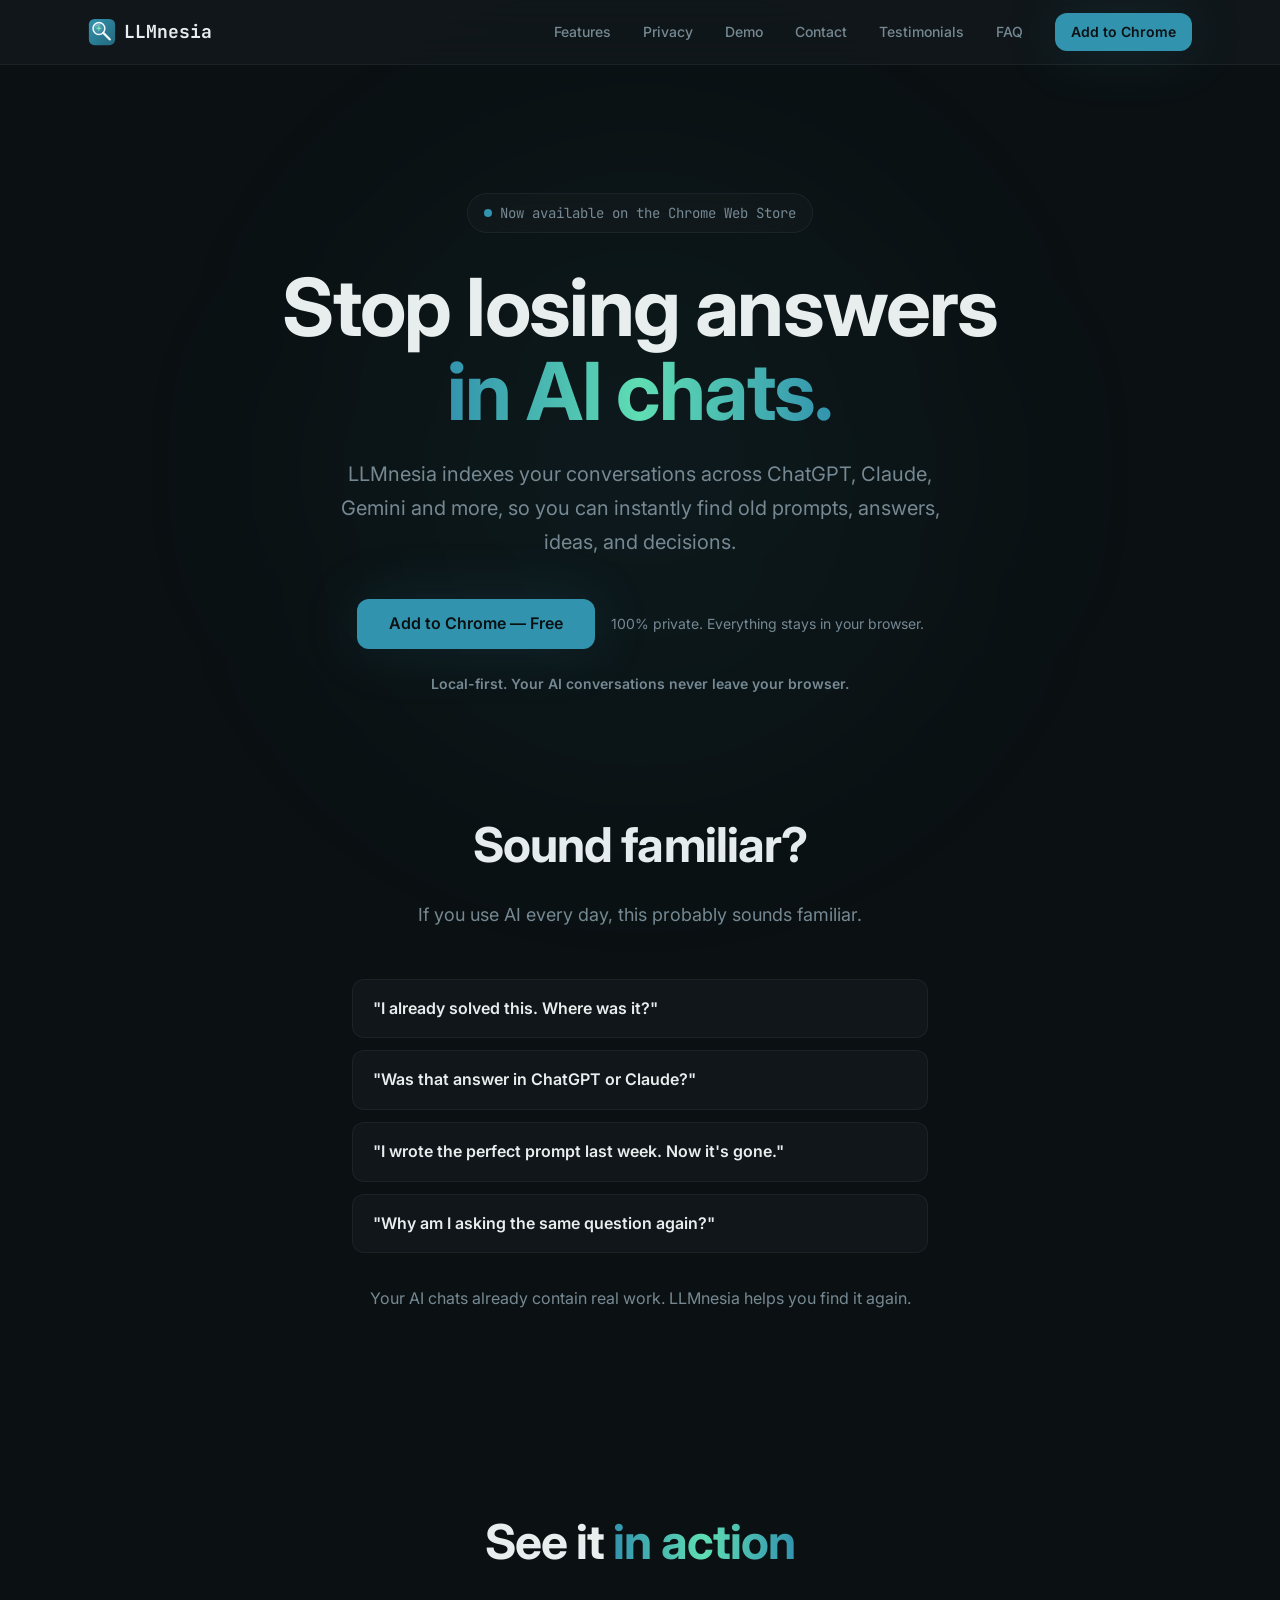
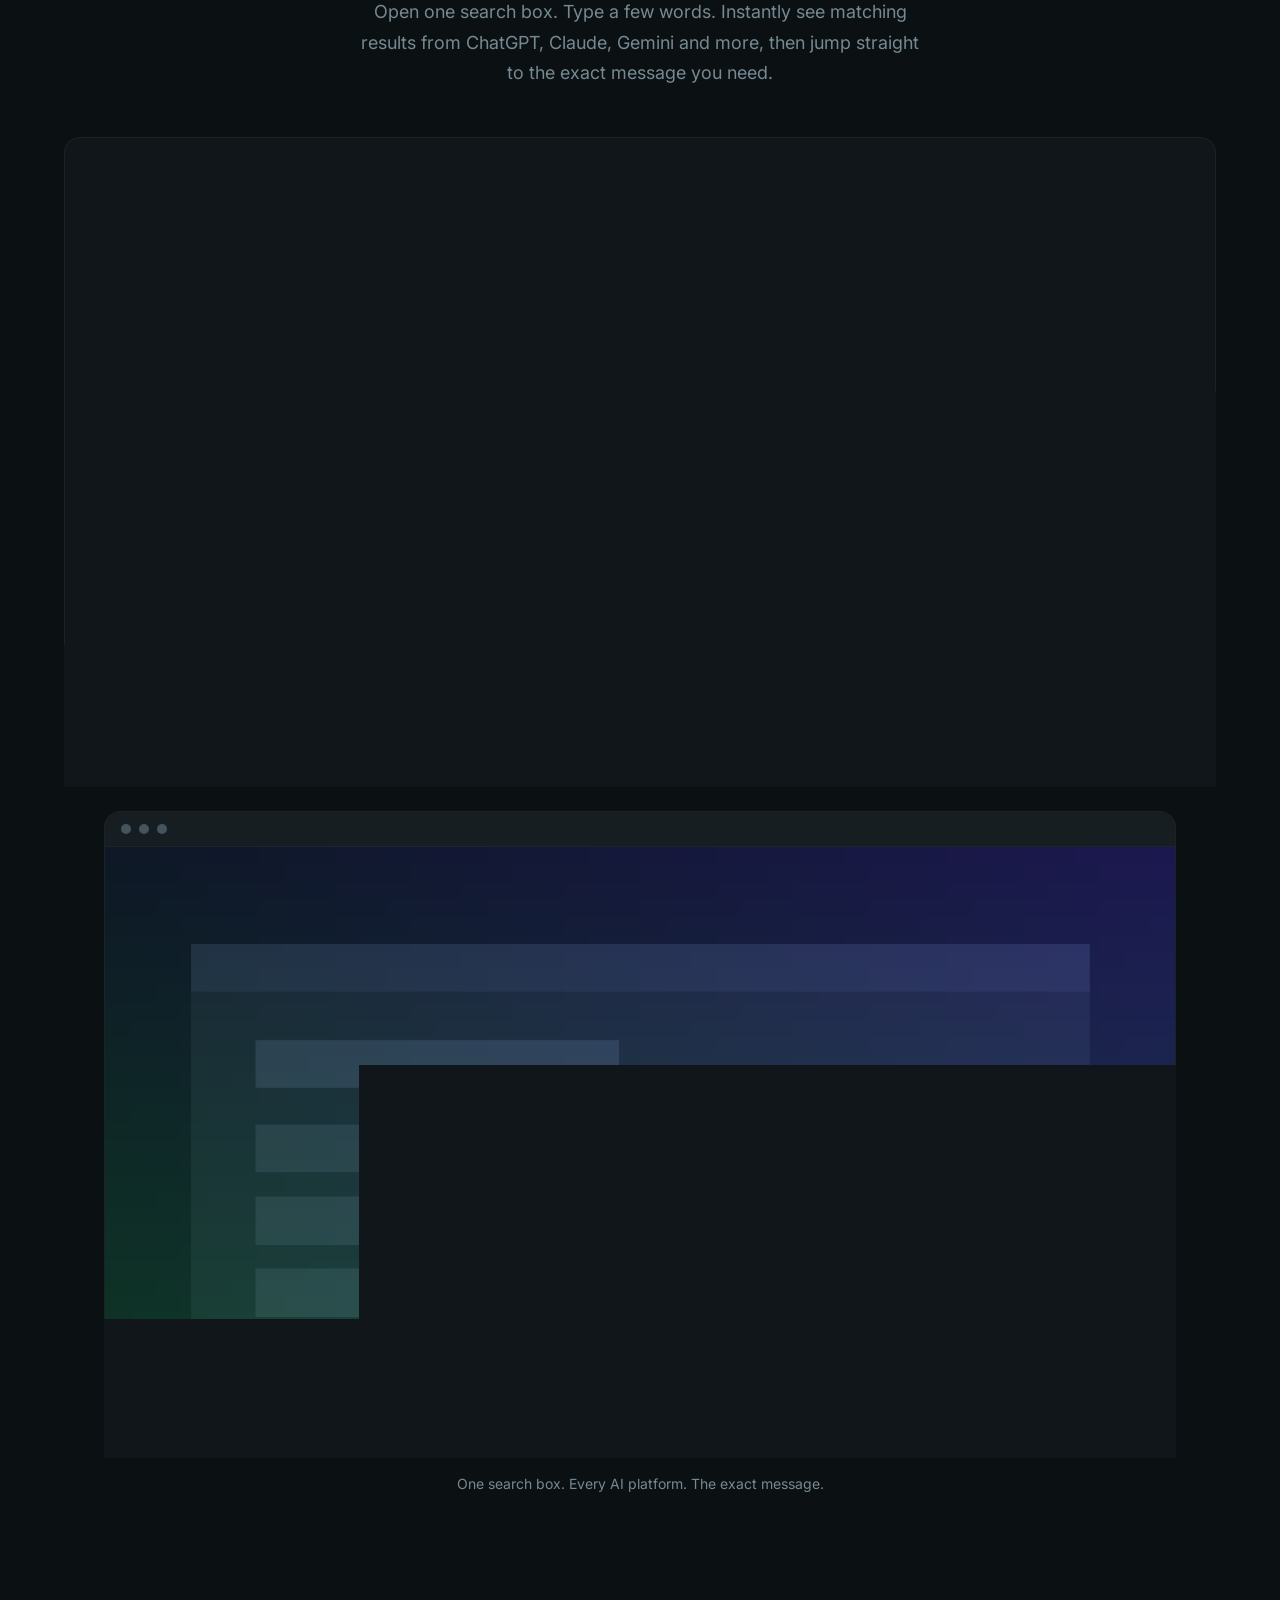
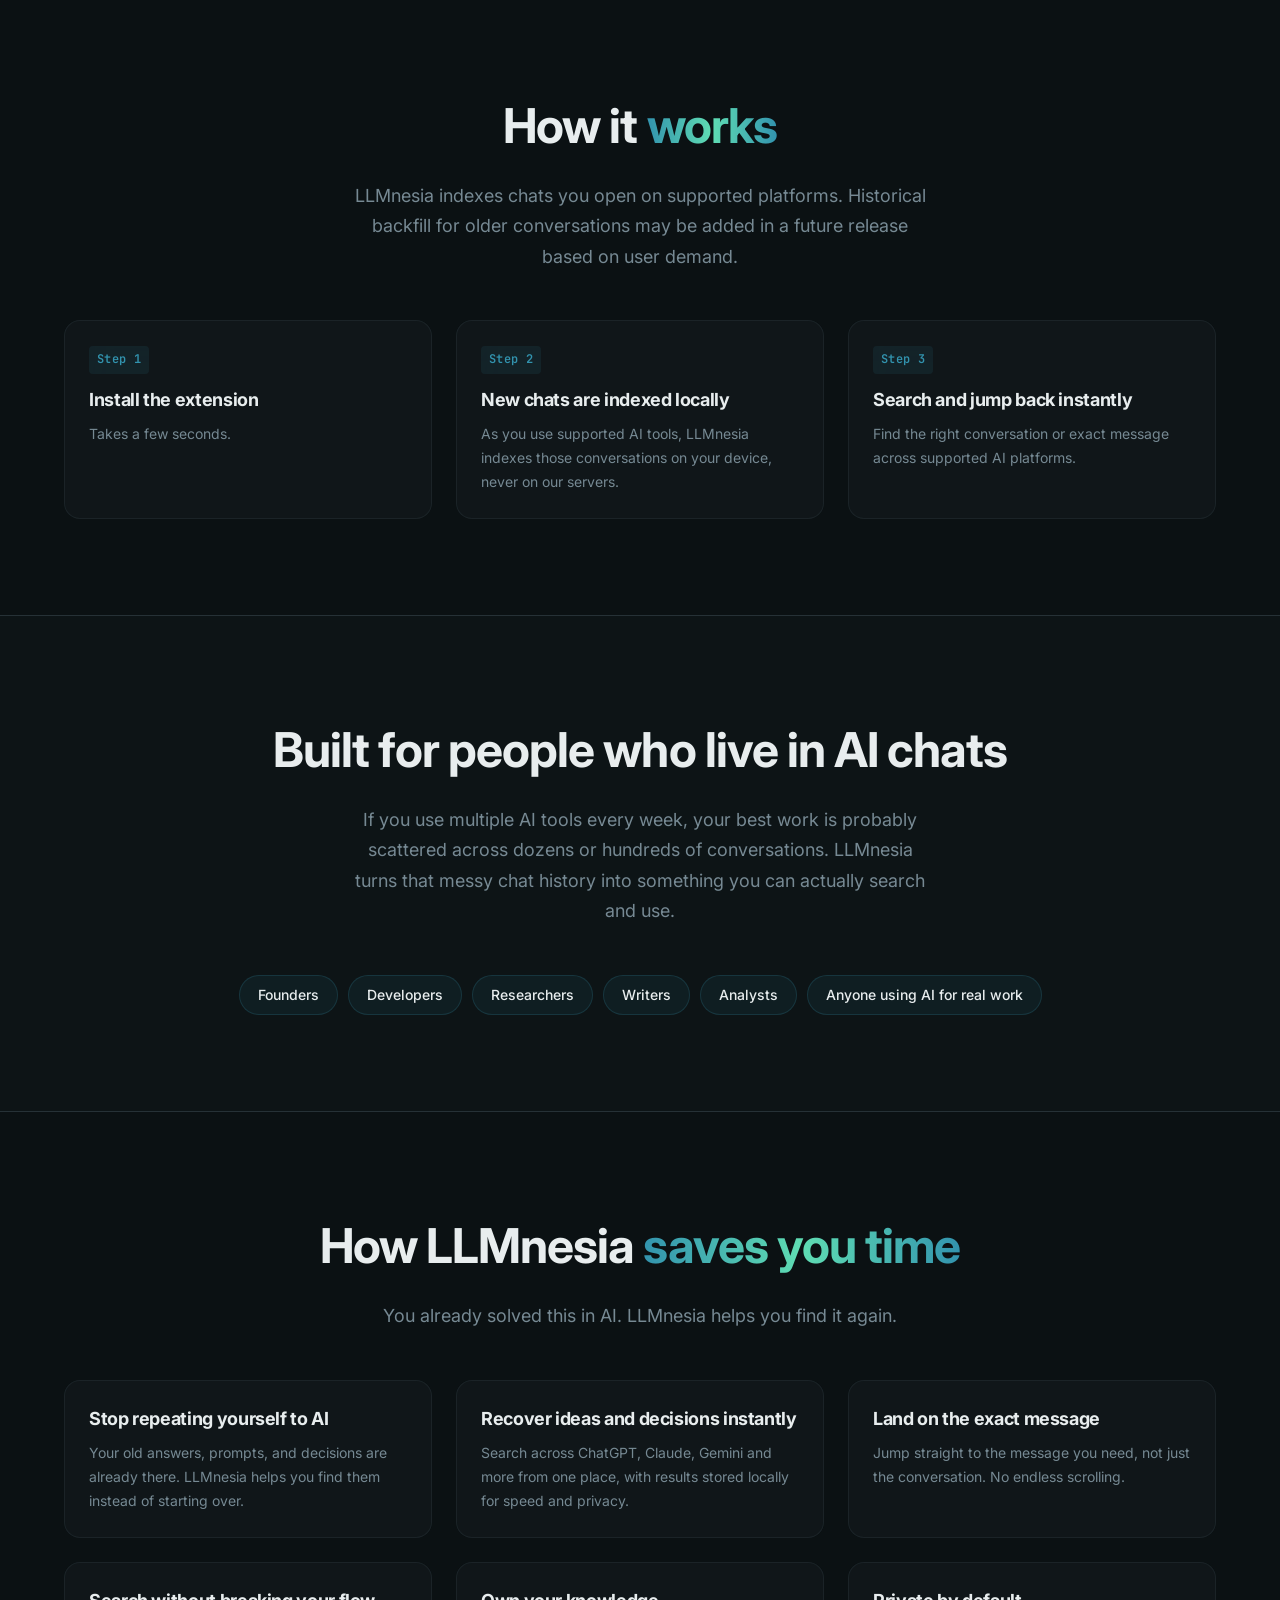
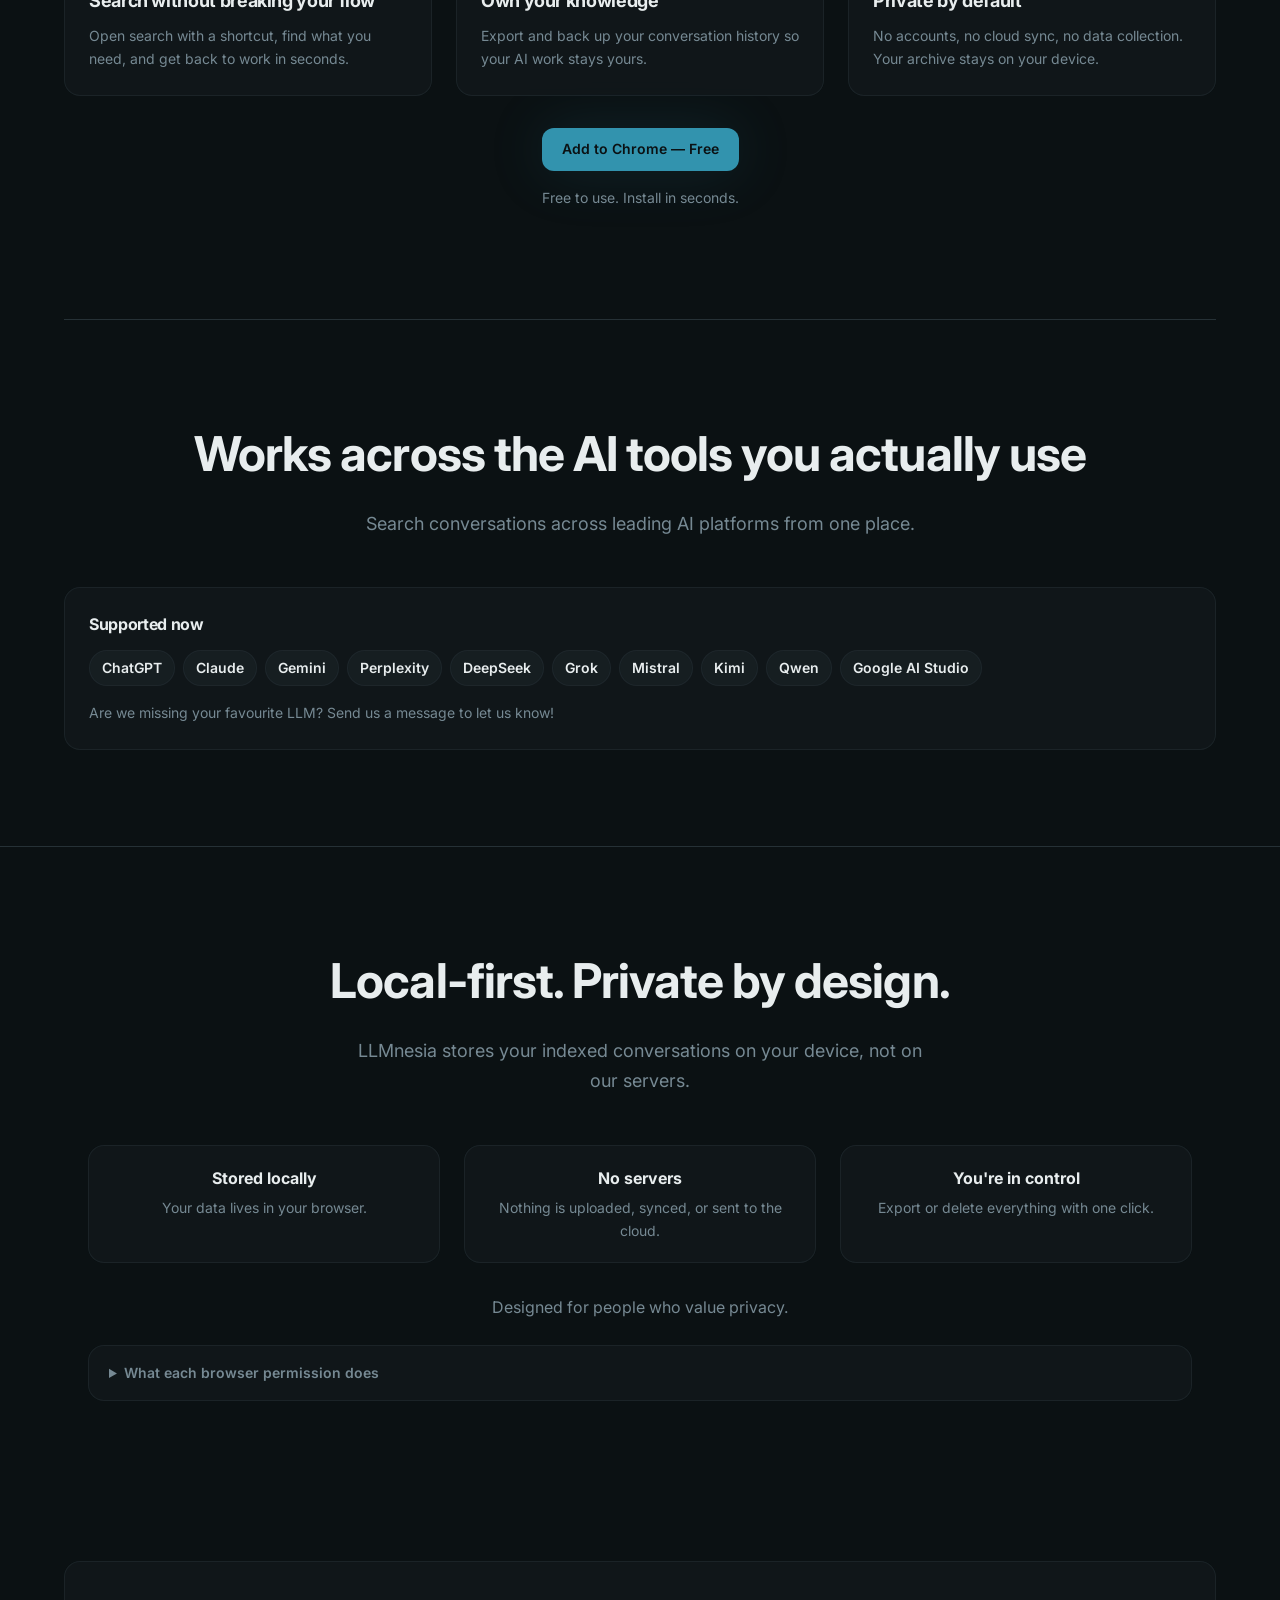
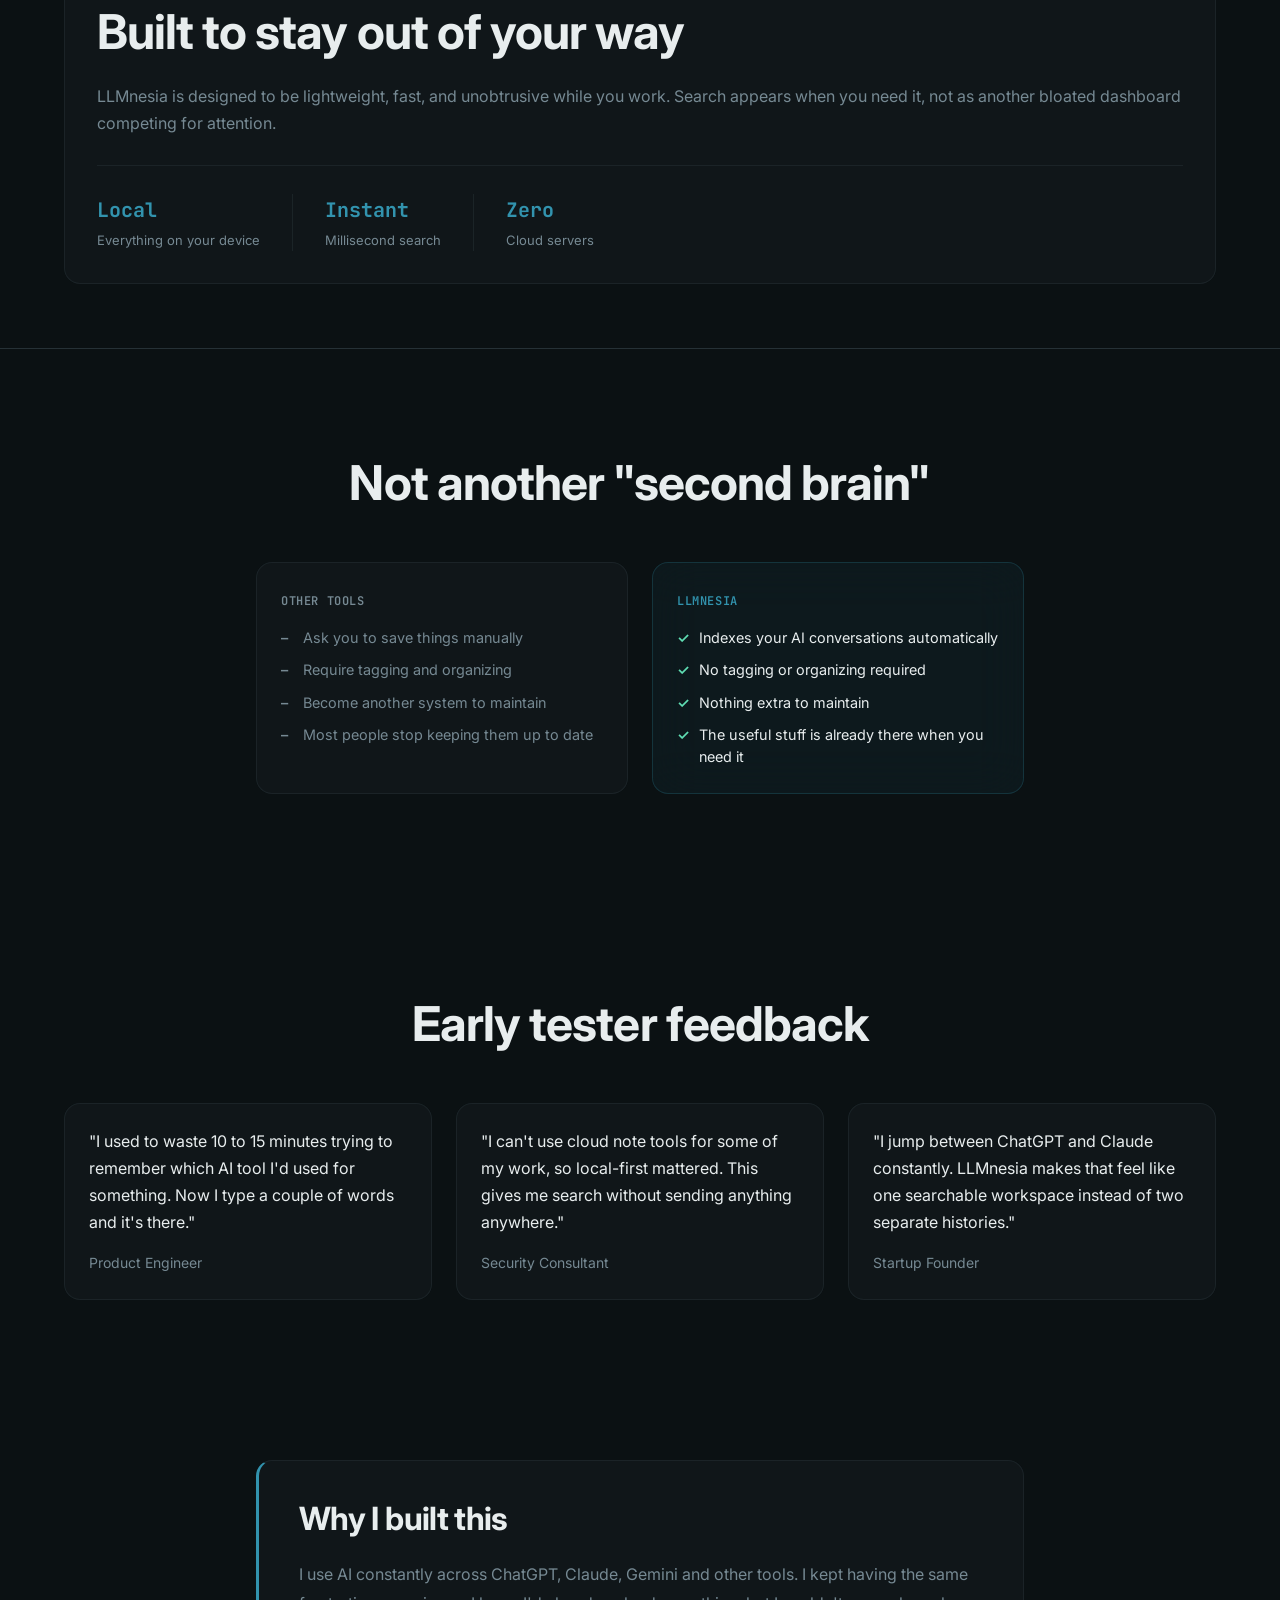
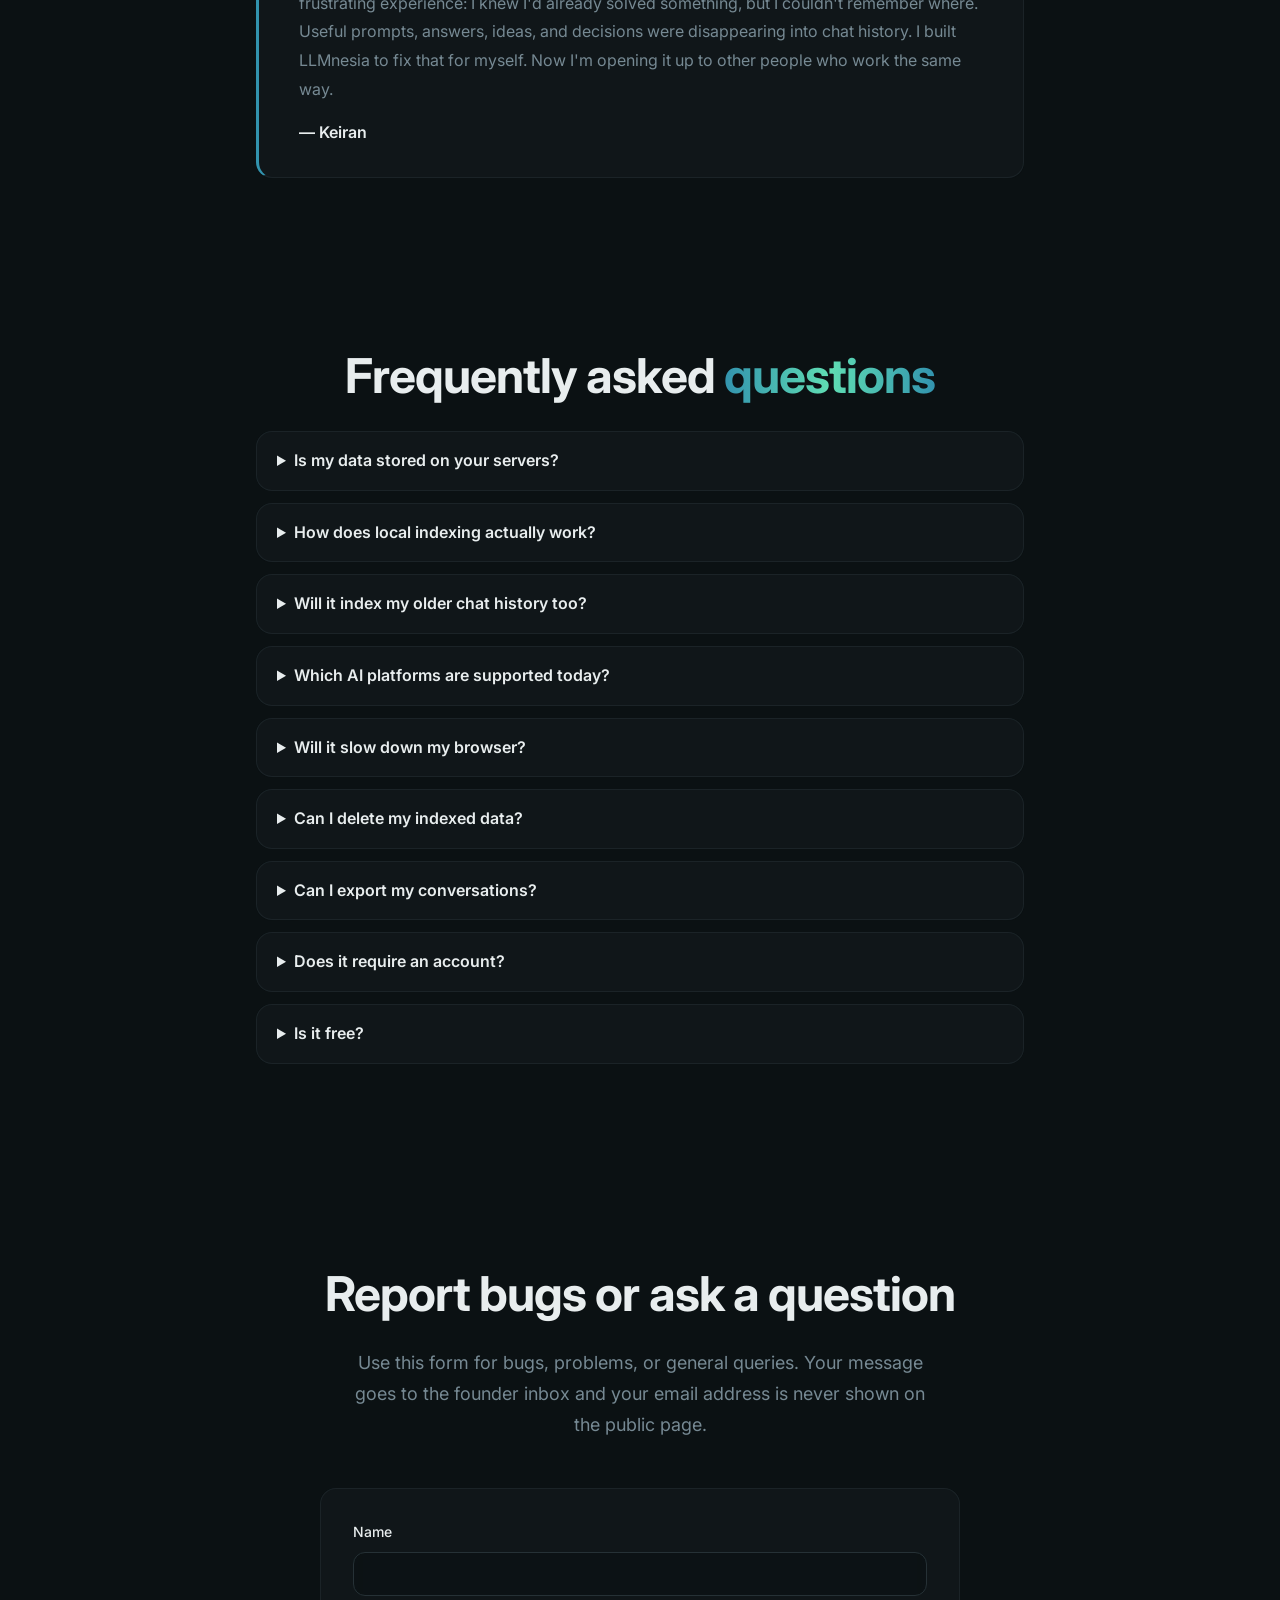
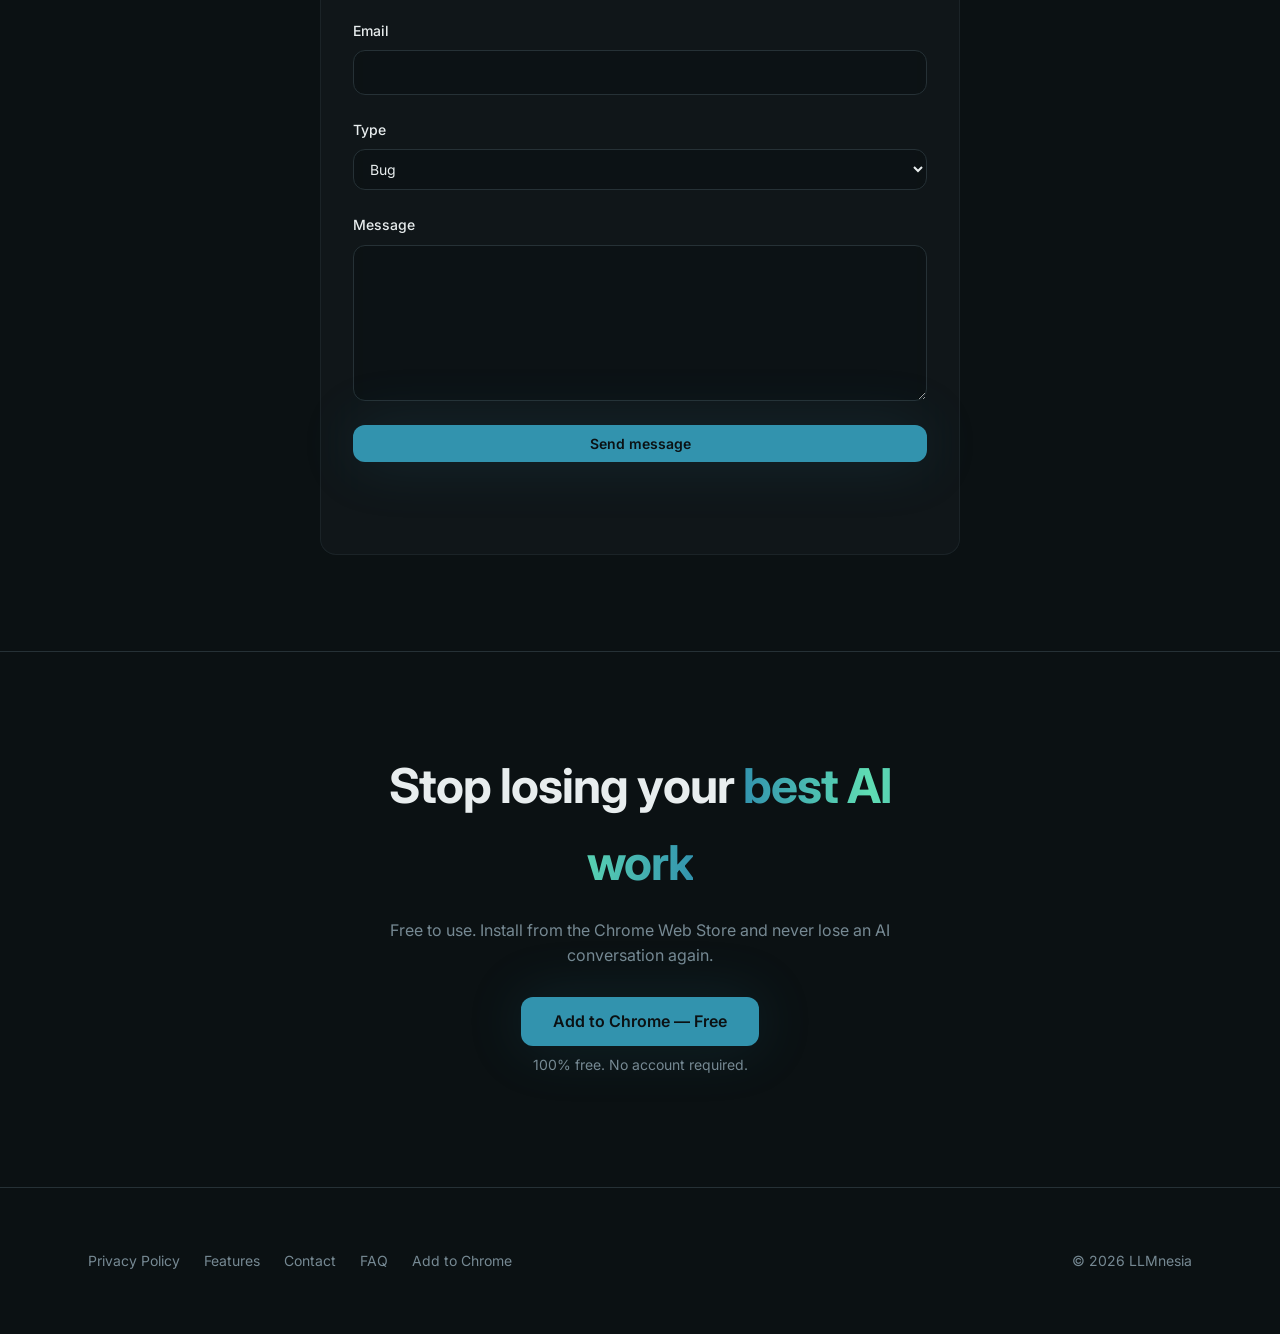
==== commit c17954c4: "layout updates" ====
--- a/index.html
+++ b/index.html
@@ -1,418 +1,442 @@
 <!doctype html>
 <html lang="en">
-  <head>
-    <meta charset="utf-8">
-    <meta name="viewport" content="width=device-width, initial-scale=1">
-    <title>LLMnesia | Stop losing answers in AI chats.</title>
-    <meta
-      name="description"
-      content="Stop losing answers in AI chats. LLMnesia indexes conversations across ChatGPT, Claude, Gemini and more so you can find old prompts, answers, ideas, and decisions instantly."
-    >
-    <meta name="theme-color" content="#0d1117">
-    <meta property="og:type" content="website">
-    <meta property="og:title" content="LLMnesia | Stop losing your best AI work">
-    <meta
-      property="og:description"
-      content="Stop losing answers in AI chats. LLMnesia indexes conversations across ChatGPT, Claude, Gemini and more so you can find old prompts, answers, ideas, and decisions instantly."
-    >
-    <meta property="og:image" content="assets/og.png">
-    <meta property="og:url" content="https://keirancpflynn.github.io/llmnesia-site/">
-    <meta name="twitter:card" content="summary_large_image">
-    <meta name="twitter:title" content="LLMnesia | Stop losing your best AI work">
-    <meta
-      name="twitter:description"
-      content="Stop losing answers in AI chats. LLMnesia indexes conversations across ChatGPT, Claude, Gemini and more so you can find old prompts, answers, ideas, and decisions instantly."
-    >
-    <meta name="twitter:image" content="assets/og.png">
-    <link rel="icon" type="image/svg+xml" href="assets/logo.svg">
-    <link rel="preconnect" href="https://fonts.googleapis.com">
-    <link rel="preconnect" href="https://fonts.gstatic.com" crossorigin>
-    <link
-      rel="stylesheet"
-      href="https://fonts.googleapis.com/css2?family=Inter:wght@300;400;500;600;700&family=JetBrains+Mono:wght@400;500;600;700&display=swap"
-    >
-    <link rel="stylesheet" href="styles.css">
-    <script src="script.js" defer></script>
-  </head>
-  <body>
-    <a class="skip-link" href="#main-content">Skip to content</a>
-
-    <header class="site-header">
-      <div class="container header-inner">
-        <a class="brand" href="#top" aria-label="LLMnesia home">
-          <img src="assets/logo.svg" alt="" width="28" height="28">
-          <span>LLMnesia</span>
+
+<head>
+  <meta charset="utf-8">
+  <meta name="viewport" content="width=device-width, initial-scale=1">
+  <title>LLMnesia | Stop losing answers in AI chats.</title>
+  <meta name="description"
+    content="Stop losing answers in AI chats. LLMnesia indexes conversations across ChatGPT, Claude, Gemini and more so you can find old prompts, answers, ideas, and decisions instantly.">
+  <meta name="theme-color" content="#0d1117">
+  <meta property="og:type" content="website">
+  <meta property="og:title" content="LLMnesia | Stop losing your best AI work">
+  <meta property="og:description"
+    content="Stop losing answers in AI chats. LLMnesia indexes conversations across ChatGPT, Claude, Gemini and more so you can find old prompts, answers, ideas, and decisions instantly.">
+  <meta property="og:image" content="assets/og.png">
+  <meta property="og:url" content="https://keirancpflynn.github.io/llmnesia-site/">
+  <meta name="twitter:card" content="summary_large_image">
+  <meta name="twitter:title" content="LLMnesia | Stop losing your best AI work">
+  <meta name="twitter:description"
+    content="Stop losing answers in AI chats. LLMnesia indexes conversations across ChatGPT, Claude, Gemini and more so you can find old prompts, answers, ideas, and decisions instantly.">
+  <meta name="twitter:image" content="assets/og.png">
+  <link rel="icon" type="image/svg+xml" href="assets/logo.svg">
+  <link rel="preconnect" href="https://fonts.googleapis.com">
+  <link rel="preconnect" href="https://fonts.gstatic.com" crossorigin>
+  <link rel="stylesheet"
+    href="https://fonts.googleapis.com/css2?family=Inter:wght@300;400;500;600;700&family=JetBrains+Mono:wght@400;500;600;700&display=swap">
+  <link rel="stylesheet" href="styles.css">
+  <script src="script.js" defer></script>
+</head>
+
+<body>
+  <a class="skip-link" href="#main-content">Skip to content</a>
+
+  <header class="site-header">
+    <div class="container header-inner">
+      <a class="brand" href="#top" aria-label="LLMnesia home">
+        <img src="assets/logo.svg" alt="" width="28" height="28">
+        <span>LLMnesia</span>
+      </a>
+
+      <button class="nav-toggle" id="nav-toggle" aria-expanded="false" aria-controls="primary-nav" type="button">
+        Menu
+      </button>
+
+      <nav class="nav" id="primary-nav" aria-label="Main">
+        <a href="#features">Features</a>
+        <a href="#privacy">Privacy</a>
+        <a href="#demo">Demo</a>
+        <a href="#contact">Contact</a>
+        <a href="#testimonials">Testimonials</a>
+        <a href="#faq">FAQ</a>
+        <a class="nav-cta" href="https://chromewebstore.google.com/detail/llmnesia/leekfgbdojiaabifbjbbgiiclannjdkf"
+          target="_blank" rel="noopener noreferrer">Add to Chrome</a>
+      </nav>
+    </div>
+  </header>
+
+  <main id="main-content">
+    <section class="hero container" id="top">
+      <p class="eyebrow"><span class="eyebrow-dot"></span> Now available on the Chrome Web Store</p>
+      <h1>Stop losing answers<br><span class="text-gradient">in AI chats.</span></h1>
+      <p class="subheadline">
+        LLMnesia indexes your conversations across ChatGPT, Claude, Gemini and more, so you can instantly find old
+        prompts, answers, ideas, and decisions.
+      </p>
+      <div class="hero-cta">
+        <a class="button button-large"
+          href="https://chromewebstore.google.com/detail/llmnesia/leekfgbdojiaabifbjbbgiiclannjdkf" target="_blank"
+          rel="noopener noreferrer">
+          Add to Chrome — Free
         </a>
-
-        <button
-          class="nav-toggle"
-          id="nav-toggle"
-          aria-expanded="false"
-          aria-controls="primary-nav"
-          type="button"
-        >
-          Menu
-        </button>
-
-        <nav class="nav" id="primary-nav" aria-label="Main">
-          <a href="#features">Features</a>
-          <a href="#privacy">Privacy</a>
-          <a href="#demo">Demo</a>
-          <a href="#contact">Contact</a>
-          <a href="#testimonials">Testimonials</a>
-          <a href="#faq">FAQ</a>
-          <a href="#updates">Get Early Access</a>
-        </nav>
-      </div>
-    </header>
-
-    <main id="main-content">
-      <section class="hero container" id="top">
-        <p class="eyebrow"><span class="eyebrow-dot"></span> Now in early access</p>
-        <h1>Stop losing answers<br><span class="text-gradient">in AI chats.</span></h1>
-        <p class="subheadline">
-          LLMnesia indexes your conversations across ChatGPT, Claude, Gemini and more, so you can instantly find old prompts, answers, ideas, and decisions.
-        </p>
-        <div class="hero-cta">
-          <a
-            class="button button-large"
-            href="https://tally.so/r/448MDd"
-            target="_blank"
-            rel="noopener noreferrer"
-          >
-            Get Early Access
-          </a>
-          <span class="trust-note">100% private. Everything stays in your browser.</span>
-        </div>
-        <p class="local-trust-line">Local-first. Your AI conversations never leave your browser.</p>
-      </section>
-
-      <section class="section section-problem container" id="problem">
-        <h2>Sound familiar?</h2>
-        <p class="section-intro">If you use AI every day, this probably sounds familiar.</p>
-        <ul class="pain-statements">
-          <li>"I already solved this. Where was it?"</li>
-          <li>"Was that answer in ChatGPT or Claude?"</li>
-          <li>"I wrote the perfect prompt last week. Now it's gone."</li>
-          <li>"Why am I asking the same question again?"</li>
+        <span class="trust-note">100% private. Everything stays in your browser.</span>
+      </div>
+      <p class="local-trust-line">Local-first. Your AI conversations never leave your browser.</p>
+    </section>
+
+    <section class="section section-problem container" id="problem">
+      <h2>Sound familiar?</h2>
+      <p class="section-intro">If you use AI every day, this probably sounds familiar.</p>
+      <ul class="pain-statements">
+        <li>"I already solved this. Where was it?"</li>
+        <li>"Was that answer in ChatGPT or Claude?"</li>
+        <li>"I wrote the perfect prompt last week. Now it's gone."</li>
+        <li>"Why am I asking the same question again?"</li>
+      </ul>
+      <p class="problem-narrative">
+        Your AI chats already contain real work. LLMnesia helps you find it again.
+      </p>
+    </section>
+
+    <section class="section container" id="demo">
+      <h2>See it <span class="text-gradient">in action</span></h2>
+      <p class="section-intro">Open one search box. Type a few words. Instantly see matching results from ChatGPT,
+        Claude, Gemini and more, then jump straight to the exact message you need.</p>
+      <figure class="demo-video">
+        <iframe width="560" height="315" src="https://www.youtube.com/embed/ZgLP7VGO7ss" title="LLMnesia Demo"
+          frameborder="0"
+          allow="accelerometer; autoplay; clipboard-write; encrypted-media; gyroscope; picture-in-picture"
+          allowfullscreen></iframe>
+      </figure>
+      <figure class="browser-mock">
+        <div class="browser-bar" aria-hidden="true">
+          <span></span><span></span><span></span>
+        </div>
+        <img src="assets/demo.png"
+          alt="LLMnesia search overlay showing results from multiple AI platforms in a single browser window"
+          width="2034" height="1242" loading="lazy">
+      </figure>
+      <p class="demo-caption">One search box. Every AI platform. The exact message.</p>
+    </section>
+
+    <section class="section section-how container" id="how-it-works">
+      <h2>How it <span class="text-gradient">works</span></h2>
+      <p class="section-intro">LLMnesia indexes chats you open on supported platforms. Historical backfill for older
+        conversations may be added in a future release based on user demand.</p>
+      <div class="how-grid">
+        <article class="card">
+          <span class="step-kicker">Step 1</span>
+          <h3>Install the extension</h3>
+          <p>Takes a few seconds.</p>
+        </article>
+        <article class="card">
+          <span class="step-kicker">Step 2</span>
+          <h3>New chats are indexed locally</h3>
+          <p>As you use supported AI tools, LLMnesia indexes those conversations on your device, never on our servers.
+          </p>
+        </article>
+        <article class="card">
+          <span class="step-kicker">Step 3</span>
+          <h3>Search and jump back instantly</h3>
+          <p>Find the right conversation or exact message across supported AI platforms.</p>
+        </article>
+      </div>
+    </section>
+
+    <section class="section section-audience" id="audience">
+      <div class="container">
+        <h2>Built for people who live in AI chats</h2>
+        <p class="section-intro">If you use multiple AI tools every week, your best work is probably scattered across dozens or hundreds of conversations. LLMnesia turns that messy chat history into something you can actually search and use.</p>
+        <ul class="audience-chips">
+          <li>Founders</li>
+          <li>Developers</li>
+          <li>Researchers</li>
+          <li>Writers</li>
+          <li>Analysts</li>
+          <li>Anyone using AI for real work</li>
         </ul>
-        <p class="problem-narrative">
-          Your AI chats already contain real work. LLMnesia helps you find it again.
-        </p>
-      </section>
-
-      <section class="section container" id="demo">
-        <h2>See it <span class="text-gradient">in action</span></h2>
-        <p class="section-intro">Open one search box. Type a few words. Instantly see matching results from ChatGPT, Claude, Gemini and more, then jump straight to the exact message you need.</p>
-        <figure class="demo-video">
-          <iframe
-            width="560"
-            height="315"
-            src="https://www.youtube.com/embed/ZgLP7VGO7ss"
-            title="LLMnesia Demo"
-            frameborder="0"
-            allow="accelerometer; autoplay; clipboard-write; encrypted-media; gyroscope; picture-in-picture"
-            allowfullscreen
-          ></iframe>
-        </figure>
-        <figure class="browser-mock">
-          <div class="browser-bar" aria-hidden="true">
-            <span></span><span></span><span></span>
-          </div>
-          <img
-            src="assets/demo.png"
-            alt="LLMnesia search overlay showing results from multiple AI platforms in a single browser window"
-            width="2034"
-            height="1242"
-            loading="lazy"
-          >
-        </figure>
-        <p class="demo-caption">One search box. Every AI platform. The exact message.</p>
-      </section>
-
-      <section class="section section-how container" id="how-it-works">
-        <h2>How it <span class="text-gradient">works</span></h2>
-        <p class="section-intro"><strong>Current early-access behavior:</strong> LLMnesia indexes chats you open now on supported platforms. Historical backfill for older conversations may be added in a future release based on user demand.</p>
-        <div class="how-grid">
-          <article class="card">
-            <span class="step-kicker">Step 1</span>
-            <h3>Install the extension</h3>
-            <p>Takes a few seconds.</p>
-          </article>
-          <article class="card">
-            <span class="step-kicker">Step 2</span>
-            <h3>New chats are indexed locally</h3>
-            <p>As you use supported AI tools, LLMnesia indexes those conversations on your device, never on our servers.</p>
-          </article>
-          <article class="card">
-            <span class="step-kicker">Step 3</span>
-            <h3>Search and jump back instantly</h3>
-            <p>Find the right conversation or exact message across supported AI platforms.</p>
-          </article>
-        </div>
-      </section>
-
-      <section class="section container" id="audience">
-        <h2>Built for people who live in AI chats</h2>
-        <div class="audience-body">
-          <p>If you use multiple AI tools every week, your best work is probably scattered across dozens or hundreds of conversations. LLMnesia turns that messy chat history into something you can actually search and use.</p>
-          <p>For founders, developers, researchers, writers, and anyone using AI as part of real work.</p>
-        </div>
-      </section>
-
-      <section class="section container" id="features">
-        <h2>How LLMnesia <span class="text-gradient">saves you time</span></h2>
-        <p class="section-intro">You already solved this in AI. LLMnesia helps you find it again.</p>
-        <div class="card-grid feature-primary-grid">
-          <article class="card feature-primary">
-            <h3>Stop repeating yourself to AI</h3>
-            <p>Your old answers, prompts, and decisions are already there. LLMnesia helps you find them instead of starting over.</p>
-          </article>
-          <article class="card feature-primary">
-            <h3>Recover ideas and decisions instantly</h3>
-            <p>Search across ChatGPT, Claude, Gemini and more from one place, with results stored locally for speed and privacy.</p>
-          </article>
-          <article class="card feature-primary">
-            <h3>Land on the exact message</h3>
-            <p>Jump straight to the message you need, not just the conversation. No endless scrolling.</p>
-          </article>
-        </div>
-        <div class="card-grid feature-secondary-grid">
-          <article class="card">
-            <h3>Search without breaking your flow</h3>
-            <p>Open search with a shortcut, find what you need, and get back to work in seconds.</p>
-          </article>
-          <article class="card">
-            <h3>Own your knowledge</h3>
-            <p>Export and back up your conversation history so your AI work stays yours.</p>
-          </article>
-          <article class="card">
-            <h3>Private by default</h3>
-            <p>No accounts, no cloud sync, no data collection. Your archive stays on your device.</p>
-          </article>
-        </div>
-        <div class="mid-cta">
-          <a
-            class="button"
-            href="https://tally.so/r/448MDd"
-            target="_blank"
-            rel="noopener noreferrer"
-          >
-            Get Early Access
-          </a>
-          <p class="fine-print">Free during early access.</p>
-        </div>
-      </section>
-
-      <section class="section section-platforms container" id="platforms">
-        <h2>Works across the AI tools you actually use</h2>
-        <p class="section-intro">Search conversations across leading AI platforms from one place.</p>
-        <div class="platform-group">
-          <h3>Supported now</h3>
-          <ul class="chip-list platform-chip-list">
-            <li>ChatGPT</li>
-            <li>Claude</li>
-            <li>Gemini</li>
-            <li>Perplexity</li>
-            <li>DeepSeek</li>
-            <li>Grok</li>
-            <li>Mistral</li>
-            <li>Kimi</li>
-            <li>Qwen</li>
-            <li>Google AI Studio</li>
+      </div>
+    </section>
+
+    <section class="section container" id="features">
+      <h2>How LLMnesia <span class="text-gradient">saves you time</span></h2>
+      <p class="section-intro">You already solved this in AI. LLMnesia helps you find it again.</p>
+      <div class="card-grid feature-primary-grid">
+        <article class="card feature-primary">
+          <h3>Stop repeating yourself to AI</h3>
+          <p>Your old answers, prompts, and decisions are already there. LLMnesia helps you find them instead of
+            starting over.</p>
+        </article>
+        <article class="card feature-primary">
+          <h3>Recover ideas and decisions instantly</h3>
+          <p>Search across ChatGPT, Claude, Gemini and more from one place, with results stored locally for speed and
+            privacy.</p>
+        </article>
+        <article class="card feature-primary">
+          <h3>Land on the exact message</h3>
+          <p>Jump straight to the message you need, not just the conversation. No endless scrolling.</p>
+        </article>
+      </div>
+      <div class="card-grid feature-secondary-grid">
+        <article class="card">
+          <h3>Search without breaking your flow</h3>
+          <p>Open search with a shortcut, find what you need, and get back to work in seconds.</p>
+        </article>
+        <article class="card">
+          <h3>Own your knowledge</h3>
+          <p>Export and back up your conversation history so your AI work stays yours.</p>
+        </article>
+        <article class="card">
+          <h3>Private by default</h3>
+          <p>No accounts, no cloud sync, no data collection. Your archive stays on your device.</p>
+        </article>
+      </div>
+      <div class="mid-cta">
+        <a class="button" href="https://chromewebstore.google.com/detail/llmnesia/leekfgbdojiaabifbjbbgiiclannjdkf"
+          target="_blank" rel="noopener noreferrer">
+          Add to Chrome — Free
+        </a>
+        <p class="fine-print">Free to use. Install in seconds.</p>
+      </div>
+    </section>
+
+    <section class="section section-platforms container" id="platforms">
+      <h2>Works across the AI tools you actually use</h2>
+      <p class="section-intro">Search conversations across leading AI platforms from one place.</p>
+      <div class="platform-group">
+        <h3>Supported now</h3>
+        <ul class="chip-list platform-chip-list">
+          <li>ChatGPT</li>
+          <li>Claude</li>
+          <li>Gemini</li>
+          <li>Perplexity</li>
+          <li>DeepSeek</li>
+          <li>Grok</li>
+          <li>Mistral</li>
+          <li>Kimi</li>
+          <li>Qwen</li>
+          <li>Google AI Studio</li>
+        </ul>
+        <p class="platform-note">Are we missing your favourite LLM? Send us a message to let us know!</p>
+      </div>
+    </section>
+
+    <section class="section section-privacy" id="privacy">
+      <div class="container">
+        <h2>Local-first. Private by design.</h2>
+        <p class="section-intro">LLMnesia stores your indexed conversations on your device, not on our servers.</p>
+        <div class="privacy-grid">
+          <div class="privacy-card">
+            <strong>Stored locally</strong>
+            <p>Your data lives in your browser.</p>
+          </div>
+          <div class="privacy-card">
+            <strong>No servers</strong>
+            <p>Nothing is uploaded, synced, or sent to the cloud.</p>
+          </div>
+          <div class="privacy-card">
+            <strong>You're in control</strong>
+            <p>Export or delete everything with one click.</p>
+          </div>
+        </div>
+        <p class="privacy-sensitive-line">Designed for people who value privacy.</p>
+        <details class="permissions-details">
+          <summary>What each browser permission does</summary>
+          <ul class="permissions-list">
+            <li><strong>Storage</strong> - saves your index and settings locally in your browser</li>
+            <li><strong>Tabs</strong> - opens the right conversation when you click a search result</li>
+            <li><strong>Active tab</strong> - detects which AI platform you're currently visiting</li>
+            <li><strong>Scripting</strong> - adds the search bar and index indicator to AI chat pages</li>
           </ul>
-          <p class="platform-note">More integrations are in progress based on early-access feedback.</p>
-        </div>
-      </section>
-
-      <section class="section section-privacy" id="privacy">
-        <div class="container">
-          <h2>Local-first. Private by design.</h2>
-          <p class="section-intro">LLMnesia stores your indexed conversations on your device, not on our servers.</p>
-          <div class="privacy-grid">
-            <div class="privacy-card">
-              <strong>Stored locally</strong>
-              <p>Your data lives in your browser.</p>
-            </div>
-            <div class="privacy-card">
-              <strong>No servers</strong>
-              <p>Nothing is uploaded, synced, or sent to the cloud.</p>
-            </div>
-            <div class="privacy-card">
-              <strong>You're in control</strong>
-              <p>Export or delete everything with one click.</p>
-            </div>
-          </div>
-          <p class="privacy-sensitive-line">Designed for people who cannot use cloud-based tools for sensitive work.</p>
-          <details class="permissions-details">
-            <summary>What each browser permission does</summary>
-            <ul class="permissions-list">
-              <li><strong>Storage</strong> - saves your index and settings locally in your browser</li>
-              <li><strong>Tabs</strong> - opens the right conversation when you click a search result</li>
-              <li><strong>Active tab</strong> - detects which AI platform you're currently visiting</li>
-              <li><strong>Scripting</strong> - adds the search bar and index indicator to AI chat pages</li>
+          <p class="permissions-note">No permission is used to read data from any site other than the supported AI
+            platforms.</p>
+        </details>
+      </div>
+    </section>
+
+    <section class="section section-performance container" id="performance">
+      <div class="performance-panel">
+        <h2>Built to stay out of your way</h2>
+        <p>LLMnesia is designed to be lightweight, fast, and unobtrusive while you work. Search appears when you need
+          it, not as another bloated dashboard competing for attention.</p>
+        <div class="performance-stats">
+          <div class="perf-stat">
+            <span class="perf-value">Local</span>
+            <span class="perf-label">Everything on your device</span>
+          </div>
+          <div class="perf-stat">
+            <span class="perf-value">Instant</span>
+            <span class="perf-label">Millisecond search</span>
+          </div>
+          <div class="perf-stat">
+            <span class="perf-value">Zero</span>
+            <span class="perf-label">Cloud servers</span>
+          </div>
+        </div>
+      </div>
+    </section>
+
+    <section class="section section-differentiation" id="differentiation">
+      <div class="container">
+        <h2>Not another "second brain"</h2>
+        <div class="differentiation-compare">
+          <div class="compare-col compare-old">
+            <span class="compare-label">Other tools</span>
+            <ul class="compare-list">
+              <li>Ask you to save things manually</li>
+              <li>Require tagging and organizing</li>
+              <li>Become another system to maintain</li>
+              <li>Most people stop keeping them up to date</li>
             </ul>
-            <p class="permissions-note">No permission is used to read data from any site other than the supported AI platforms.</p>
-          </details>
-        </div>
-      </section>
-
-      <section class="section section-performance container" id="performance">
-        <div class="performance-panel">
-          <h2>Built to stay out of your way</h2>
-          <p>LLMnesia is designed to be lightweight, fast, and unobtrusive while you work. Search appears when you need it, not as another bloated dashboard competing for attention.</p>
-          <p class="performance-short">Fast when you need it. Invisible when you don't.</p>
-        </div>
-      </section>
-
-      <section class="section container" id="differentiation">
-        <h2>Not another "second brain"</h2>
-        <div class="differentiation-body">
-          <p>Most knowledge tools ask you to save, tag, and organize things manually. Most people do not keep that up.</p>
-          <p>LLMnesia works differently. It indexes your AI conversations automatically in the background, so the useful stuff is already there when you need it.</p>
-          <p>No tagging. No organizing. No extra system to maintain.</p>
-        </div>
-      </section>
-
-      <section class="section container" id="testimonials">
-        <h2>Early tester feedback</h2>
-        <div class="card-grid">
-          <blockquote class="card quote">
-            <p>"I used to waste 10 to 15 minutes trying to remember which AI tool I'd used for something. Now I type a couple of words and it's there."</p>
-            <footer>Early access tester - Product Engineer</footer>
-          </blockquote>
-          <blockquote class="card quote">
-            <p>"I can't use cloud note tools for some of my work, so local-first mattered. This gives me search without sending anything anywhere."</p>
-            <footer>Early access tester - Security Consultant</footer>
-          </blockquote>
-          <blockquote class="card quote">
-            <p>"I jump between ChatGPT and Claude constantly. LLMnesia makes that feel like one searchable workspace instead of two separate histories."</p>
-            <footer>Early access tester - Startup Founder</footer>
-          </blockquote>
-        </div>
-      </section>
-
-      <section class="section container" id="founder">
+          </div>
+          <div class="compare-col compare-new">
+            <span class="compare-label">LLMnesia</span>
+            <ul class="compare-list">
+              <li>Indexes your AI conversations automatically</li>
+              <li>No tagging or organizing required</li>
+              <li>Nothing extra to maintain</li>
+              <li>The useful stuff is already there when you need it</li>
+            </ul>
+          </div>
+        </div>
+      </div>
+    </section>
+
+    <section class="section container" id="testimonials">
+      <h2>Early tester feedback</h2>
+      <div class="card-grid">
+        <blockquote class="card quote">
+          <p>"I used to waste 10 to 15 minutes trying to remember which AI tool I'd used for something. Now I type a
+            couple of words and it's there."</p>
+          <footer>Product Engineer</footer>
+        </blockquote>
+        <blockquote class="card quote">
+          <p>"I can't use cloud note tools for some of my work, so local-first mattered. This gives me search without
+            sending anything anywhere."</p>
+          <footer>Security Consultant</footer>
+        </blockquote>
+        <blockquote class="card quote">
+          <p>"I jump between ChatGPT and Claude constantly. LLMnesia makes that feel like one searchable workspace
+            instead of two separate histories."</p>
+          <footer>Startup Founder</footer>
+        </blockquote>
+      </div>
+    </section>
+
+    <section class="section section-founder container" id="founder">
+      <blockquote class="founder-card">
         <h2>Why I built this</h2>
-        <div class="founder-body">
-          <p>I use AI constantly across ChatGPT, Claude, Gemini and other tools. I kept having the same frustrating experience: I knew I'd already solved something, but I couldn't remember where. Useful prompts, answers, ideas, and decisions were disappearing into chat history. I built LLMnesia to fix that for myself. Now I'm opening it up to other people who work the same way.</p>
-          <p class="founder-attribution">- Keiran</p>
-        </div>
-      </section>
-
-      <section class="section container" id="faq">
-        <h2>Frequently asked <span class="text-gradient">questions</span></h2>
-        <div class="faq-list">
-          <details>
-            <summary>Is my data stored on your servers?</summary>
-            <p>No. Everything is stored locally in your browser. LLMnesia never sends your conversations, search queries, or personal data to external servers.</p>
-          </details>
-          <details>
-            <summary>How does local indexing actually work?</summary>
-            <p>When you visit a supported AI platform, LLMnesia indexes conversation content locally in your browser storage so it is searchable later. It runs automatically in the background.</p>
-          </details>
-          <details>
-            <summary>Will it index my older chat history too?</summary>
-            <p>Today, LLMnesia indexes chats as you browse supported platforms. Historical backfill for older conversations may be added in a future release based on user demand.</p>
-          </details>
-          <details>
-            <summary>Which AI platforms are supported today?</summary>
-            <p>Supported now: ChatGPT, Claude, Gemini, Perplexity, DeepSeek, Grok, Mistral, Kimi, Qwen, and Google AI Studio. Additional integrations are in progress.</p>
-          </details>
-          <details>
-            <summary>Will it slow down my browser?</summary>
-            <p>LLMnesia is designed to stay lightweight. Indexing happens incrementally in the background while you work.</p>
-          </details>
-          <details>
-            <summary>Can I delete my indexed data?</summary>
-            <p>Yes. You can clear all indexed data with one click from the extension settings.</p>
-          </details>
-          <details>
-            <summary>Can I export my conversations?</summary>
-            <p>Yes. You can export and back up your conversation history in a portable format that you own.</p>
-          </details>
-          <details>
-            <summary>Does it require an account?</summary>
-            <p>No account is required for local indexing and search.</p>
-          </details>
-          <details>
-            <summary>Is it free during early access?</summary>
-            <p>Yes. LLMnesia is free during early access. Founding users get preferred pricing when paid plans launch.</p>
-          </details>
-        </div>
-      </section>
-
-      <section class="section section-contact container" id="contact">
-        <h2>Report bugs or ask a question</h2>
-        <p class="section-intro">Use this form for bugs, problems, or general queries. Your message goes to the founder inbox and your email address is never shown on the public page.</p>
-        <form
-          class="contact-form"
-          id="contact-form"
-          action="https://api.web3forms.com/submit"
-          method="post"
-          novalidate
-        >
-          <input type="hidden" name="access_key" value="a288370a-c02d-4e42-a3ab-77d5e1afe4c2">
-          <input type="hidden" name="subject" value="LLMnesia website contact">
-
-          <div class="form-row">
-            <label for="contact-name">Name</label>
-            <input id="contact-name" name="name" type="text" required autocomplete="name">
-          </div>
-
-          <div class="form-row">
-            <label for="contact-email">Email</label>
-            <input id="contact-email" name="email" type="email" required autocomplete="email">
-          </div>
-
-          <div class="form-row">
-            <label for="contact-type">Type</label>
-            <select id="contact-type" name="type" required>
-              <option value="Bug">Bug</option>
-              <option value="Problem">Problem</option>
-              <option value="Query">Query</option>
-            </select>
-          </div>
-
-          <div class="form-row">
-            <label for="contact-message">Message</label>
-            <textarea id="contact-message" name="message" rows="6" required></textarea>
-          </div>
-
-          <input type="checkbox" name="botcheck" tabindex="-1" autocomplete="off" class="form-honeypot" aria-hidden="true">
-          <button class="button" type="submit" id="contact-submit">Send message</button>
-          <p class="form-message" id="contact-form-message" role="status" aria-live="polite"></p>
-        </form>
-      </section>
-
-      <section class="section section-signup" id="updates">
-        <div class="container signup-inner">
-          <h2>Stop losing your <span class="text-gradient">best AI work</span></h2>
-          <p>Free during early access. Founding users get preferred pricing and direct input into what gets built next.</p>
-          <a
-            class="button button-large"
-            href="https://tally.so/r/448MDd"
-            target="_blank"
-            rel="noopener noreferrer"
-          >
-            Get Early Access
-          </a>
-          <p class="fine-print">No spam. Only early access and major updates.</p>
-        </div>
-      </section>
-    </main>
-
-    <footer class="site-footer">
-      <div class="container footer-inner">
-        <nav aria-label="Footer">
-          <a href="privacy-policy.html">Privacy Policy</a>
-          <a href="#features">Features</a>
-          <a href="#contact">Contact</a>
-          <a href="#faq">FAQ</a>
-          <a href="#updates">Get Early Access</a>
-        </nav>
-        <p>&copy; <span id="year"></span> LLMnesia</p>
-      </div>
-    </footer>
-  </body>
-</html>
+        <p>I use AI constantly across ChatGPT, Claude, Gemini and other tools. I kept having the same frustrating
+          experience: I knew I'd already solved something, but I couldn't remember where. Useful prompts, answers,
+          ideas, and decisions were disappearing into chat history. I built LLMnesia to fix that for myself. Now I'm
+          opening it up to other people who work the same way.</p>
+        <footer class="founder-attribution">— Keiran</footer>
+      </blockquote>
+    </section>
+
+    <section class="section container" id="faq">
+      <h2>Frequently asked <span class="text-gradient">questions</span></h2>
+      <div class="faq-list">
+        <details>
+          <summary>Is my data stored on your servers?</summary>
+          <p>No. Everything is stored locally in your browser. LLMnesia never sends your conversations, search queries,
+            or personal data to external servers.</p>
+        </details>
+        <details>
+          <summary>How does local indexing actually work?</summary>
+          <p>When you visit a supported AI platform, LLMnesia indexes conversation content locally in your browser
+            storage so it is searchable later. It runs automatically in the background.</p>
+        </details>
+        <details>
+          <summary>Will it index my older chat history too?</summary>
+          <p>Today, LLMnesia indexes chats as you browse supported platforms. Historical backfill for older
+            conversations may be added in a future release based on user demand.</p>
+        </details>
+        <details>
+          <summary>Which AI platforms are supported today?</summary>
+          <p>Supported now: ChatGPT, Claude, Gemini, Perplexity, DeepSeek, Grok, Mistral, Kimi, Qwen, and Google AI
+            Studio. Additional integrations are in progress.</p>
+        </details>
+        <details>
+          <summary>Will it slow down my browser?</summary>
+          <p>LLMnesia is designed to stay lightweight. Indexing happens incrementally in the background while you work.
+          </p>
+        </details>
+        <details>
+          <summary>Can I delete my indexed data?</summary>
+          <p>Yes. You can clear all indexed data with one click from the extension settings.</p>
+        </details>
+        <details>
+          <summary>Can I export my conversations?</summary>
+          <p>Yes. You can export and back up your conversation history in a portable format that you own.</p>
+        </details>
+        <details>
+          <summary>Does it require an account?</summary>
+          <p>No account is required for local indexing and search.</p>
+        </details>
+        <details>
+          <summary>Is it free?</summary>
+          <p>Yes. LLMnesia is completely free to use.</p>
+        </details>
+      </div>
+    </section>
+
+    <section class="section section-contact container" id="contact">
+      <h2>Report bugs or ask a question</h2>
+      <p class="section-intro">Use this form for bugs, problems, or general queries. Your message goes to the founder
+        inbox and your email address is never shown on the public page.</p>
+      <form class="contact-form" id="contact-form" action="https://api.web3forms.com/submit" method="post" novalidate>
+        <input type="hidden" name="access_key" value="a288370a-c02d-4e42-a3ab-77d5e1afe4c2">
+        <input type="hidden" name="subject" value="LLMnesia website contact">
+
+        <div class="form-row">
+          <label for="contact-name">Name</label>
+          <input id="contact-name" name="name" type="text" required autocomplete="name">
+        </div>
+
+        <div class="form-row">
+          <label for="contact-email">Email</label>
+          <input id="contact-email" name="email" type="email" required autocomplete="email">
+        </div>
+
+        <div class="form-row">
+          <label for="contact-type">Type</label>
+          <select id="contact-type" name="type" required>
+            <option value="Bug">Bug</option>
+            <option value="Problem">Problem</option>
+            <option value="Query">Query</option>
+          </select>
+        </div>
+
+        <div class="form-row">
+          <label for="contact-message">Message</label>
+          <textarea id="contact-message" name="message" rows="6" required></textarea>
+        </div>
+
+        <input type="checkbox" name="botcheck" tabindex="-1" autocomplete="off" class="form-honeypot"
+          aria-hidden="true">
+        <button class="button" type="submit" id="contact-submit">Send message</button>
+        <p class="form-message" id="contact-form-message" role="status" aria-live="polite"></p>
+      </form>
+    </section>
+
+    <section class="section section-signup" id="updates">
+      <div class="container signup-inner">
+        <h2>Stop losing your <span class="text-gradient">best AI work</span></h2>
+        <p>Free to use. Install from the Chrome Web Store and never lose an AI conversation again.</p>
+        <a class="button button-large"
+          href="https://chromewebstore.google.com/detail/llmnesia/leekfgbdojiaabifbjbbgiiclannjdkf" target="_blank"
+          rel="noopener noreferrer">
+          Add to Chrome — Free
+        </a>
+        <p class="fine-print">100% free. No account required.</p>
+      </div>
+    </section>
+  </main>
+
+  <footer class="site-footer">
+    <div class="container footer-inner">
+      <nav aria-label="Footer">
+        <a href="privacy-policy.html">Privacy Policy</a>
+        <a href="#features">Features</a>
+        <a href="#contact">Contact</a>
+        <a href="#faq">FAQ</a>
+        <a class="nav-cta" href="https://chromewebstore.google.com/detail/llmnesia/leekfgbdojiaabifbjbbgiiclannjdkf"
+          target="_blank" rel="noopener noreferrer">Add to Chrome</a>
+      </nav>
+      <p>&copy; <span id="year"></span> LLMnesia</p>
+    </div>
+  </footer>
+</body>
+
+</html>
--- a/styles.css
+++ b/styles.css
@@ -142,7 +142,7 @@
   color: var(--text);
 }
 
-.nav a[href$="#updates"] {
+.nav .nav-cta {
   padding: 0.5rem 1rem;
   border-radius: var(--radius);
   background: var(--brand);
@@ -152,7 +152,7 @@
   transition: opacity 0.2s;
 }
 
-.nav a[href$="#updates"]:hover {
+.nav .nav-cta:hover {
   color: var(--bg);
   opacity: 0.9;
 }
@@ -431,28 +431,157 @@
   text-align: center;
 }
 
-/* ===== PROSE SECTIONS (audience, differentiation, founder) ===== */
-.audience-body,
-.differentiation-body,
-.founder-body {
-  max-width: 36rem;
+/* ===== AUDIENCE ===== */
+.section-audience {
+  border-top: 1px solid var(--border);
+  border-bottom: 1px solid var(--border);
+  background: hsla(200, 20%, 8%, 0.6);
+}
+
+.audience-chips {
+  list-style: none;
+  margin: 0;
+  padding: 0;
+  display: flex;
+  flex-wrap: wrap;
+  justify-content: center;
+  gap: 0.625rem;
+}
+
+.audience-chips li {
+  padding: 0.5rem 1.125rem;
+  border-radius: 9999px;
+  background: hsla(193, 55%, 44%, 0.08);
+  border: 1px solid hsla(193, 55%, 44%, 0.2);
+  color: var(--text);
+  font-size: 0.875rem;
+  font-weight: 500;
+}
+
+/* ===== DIFFERENTIATION ===== */
+.section-differentiation {
+  border-top: 1px solid var(--border);
+}
+
+.differentiation-compare {
+  display: grid;
+  grid-template-columns: 1fr 1fr;
+  gap: 1.5rem;
+  max-width: 48rem;
   margin: 0 auto;
-  color: var(--text-muted);
+}
+
+.compare-col {
+  padding: 1.5rem;
+  border-radius: var(--radius-lg);
+}
+
+.compare-old {
+  background: var(--glass-bg);
+  backdrop-filter: blur(24px);
+  -webkit-backdrop-filter: blur(24px);
+  border: 1px solid var(--glass-border);
+}
+
+.compare-new {
+  background: hsla(193, 55%, 44%, 0.07);
+  backdrop-filter: blur(24px);
+  -webkit-backdrop-filter: blur(24px);
+  border: 1px solid hsla(193, 55%, 44%, 0.22);
+}
+
+.compare-label {
+  display: inline-block;
+  font-family: var(--font-mono);
+  font-size: 0.75rem;
+  font-weight: 600;
+  letter-spacing: 0.05em;
+  text-transform: uppercase;
+  margin-bottom: 1rem;
+}
+
+.compare-old .compare-label {
+  color: var(--text-muted);
+}
+
+.compare-new .compare-label {
+  color: var(--brand);
+}
+
+.compare-list {
+  margin: 0;
+  padding: 0;
+  list-style: none;
+  display: grid;
+  gap: 0.625rem;
+}
+
+.compare-list li {
+  font-size: 0.9rem;
+  line-height: 1.55;
+  padding-left: 1.375rem;
+  position: relative;
+}
+
+.compare-list li::before {
+  position: absolute;
+  left: 0;
+  font-weight: 600;
+}
+
+.compare-old .compare-list li {
+  color: var(--text-muted);
+}
+
+.compare-old .compare-list li::before {
+  content: "–";
+  color: var(--text-muted);
+}
+
+.compare-new .compare-list li {
+  color: var(--text);
+}
+
+.compare-new .compare-list li::before {
+  content: "✓";
+  color: var(--accent);
+}
+
+/* ===== FOUNDER ===== */
+.section-founder {
+  padding: 4rem 0;
+}
+
+.founder-card {
+  margin: 0 auto;
+  padding: 2rem 2rem 2rem 2.5rem;
+  border-radius: var(--radius-lg);
+  background: var(--glass-bg);
+  backdrop-filter: blur(24px);
+  -webkit-backdrop-filter: blur(24px);
+  border: 1px solid var(--glass-border);
+  border-left: 3px solid var(--brand);
+  max-width: 48rem;
+}
+
+.founder-card h2 {
+  text-align: left;
+  font-size: clamp(1.5rem, 3vw, 2rem);
+  margin-bottom: 1rem;
+}
+
+.founder-card p {
+  margin: 0 0 1rem;
+  color: var(--text-muted);
+  line-height: 1.8;
   font-size: 1rem;
-  line-height: 1.7;
-  text-align: center;
-}
-
-.audience-body p,
-.differentiation-body p,
-.founder-body p {
-  margin: 0 0 1rem;
-}
-
-.differentiation-body p:last-child,
+}
+
 .founder-attribution {
+  display: block;
   color: var(--text);
   font-weight: 600;
+  font-style: normal;
 }
 
 /* ===== HOW IT WORKS ===== */
@@ -667,10 +796,51 @@
   line-height: 1.7;
 }
 
-.performance-short {
-  margin-top: 0.75rem;
-  color: var(--text);
-  font-weight: 600;
+.section-performance {
+  padding: 4rem 0;
+}
+
+.performance-stats {
+  display: grid;
+  grid-template-columns: repeat(3, auto);
+  justify-content: start;
+  gap: 0;
+  margin-top: 1.75rem;
+  padding-top: 1.75rem;
+  border-top: 1px solid var(--glass-border);
+}
+
+.perf-stat {
+  display: flex;
+  flex-direction: column;
+  gap: 0.25rem;
+  padding: 0 2rem;
+}
+
+.perf-stat:first-child {
+  padding-left: 0;
+}
+
+.perf-stat + .perf-stat {
+  border-left: 1px solid var(--glass-border);
+}
+
+.perf-value {
+  font-family: var(--font-mono);
+  font-size: 1.25rem;
+  font-weight: 700;
+  color: var(--brand);
+}
+
+.perf-label {
+  font-size: 0.8125rem;
+  color: var(--text-muted);
+}
+
+/* Sections that go straight from heading to cards need extra breathing room */
+.section-differentiation h2,
+#testimonials h2 {
+  margin-bottom: 2.5rem;
 }
 
 /* ===== TESTIMONIALS ===== */
@@ -919,7 +1089,7 @@
     display: flex;
   }
 
-  .nav a[href$="#updates"] {
+  .nav .nav-cta {
     text-align: center;
   }
 
@@ -975,11 +1145,35 @@
   }
 
   .problem-narrative,
-  .audience-body,
-  .differentiation-body,
-  .founder-body,
   .privacy-sensitive-line {
     text-align: left;
+  }
+
+  .differentiation-compare {
+    grid-template-columns: 1fr;
+  }
+
+  .founder-card h2 {
+    font-size: 1.5rem;
+  }
+
+  .audience-chips {
+    justify-content: flex-start;
+  }
+
+  .performance-stats {
+    grid-template-columns: 1fr;
+    gap: 1rem;
+  }
+
+  .perf-stat {
+    padding: 0;
+  }
+
+  .perf-stat + .perf-stat {
+    border-left: none;
+    padding-top: 1rem;
+    border-top: 1px solid var(--glass-border);
   }
 
   .footer-inner {
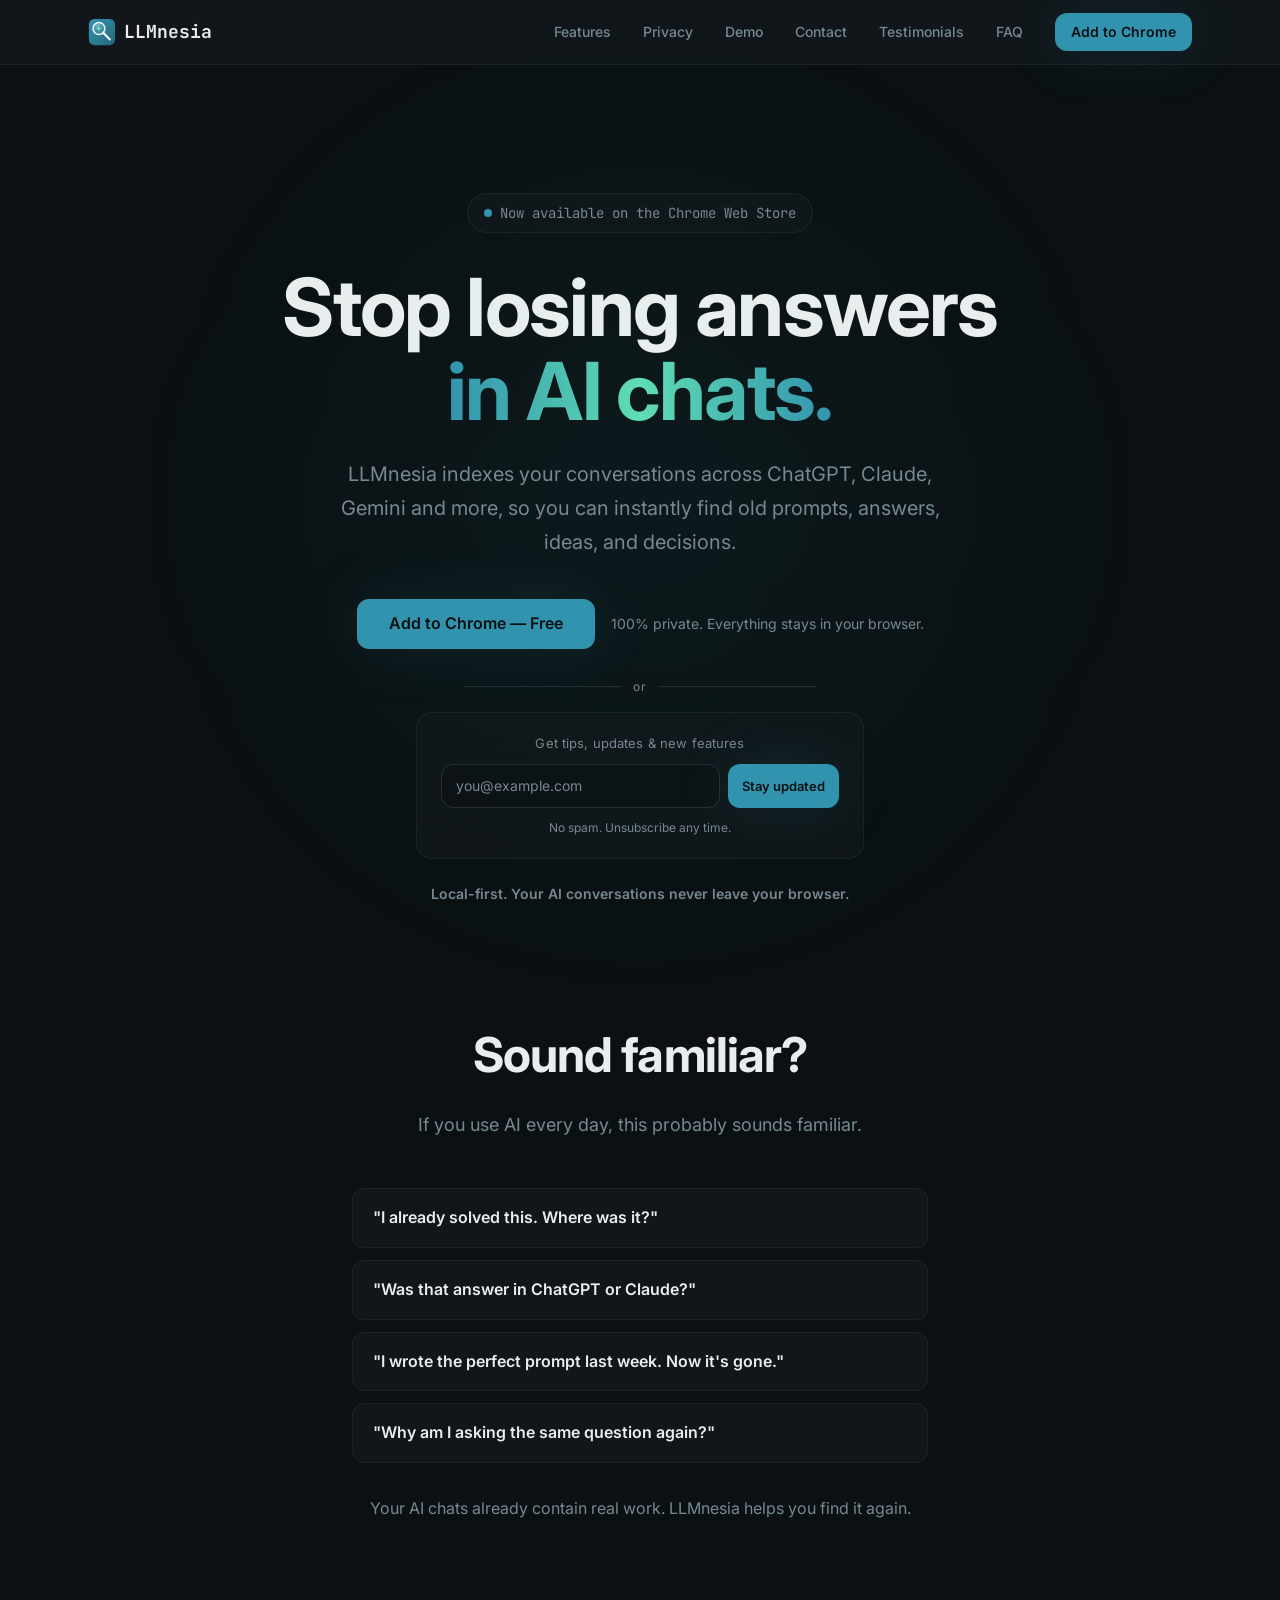
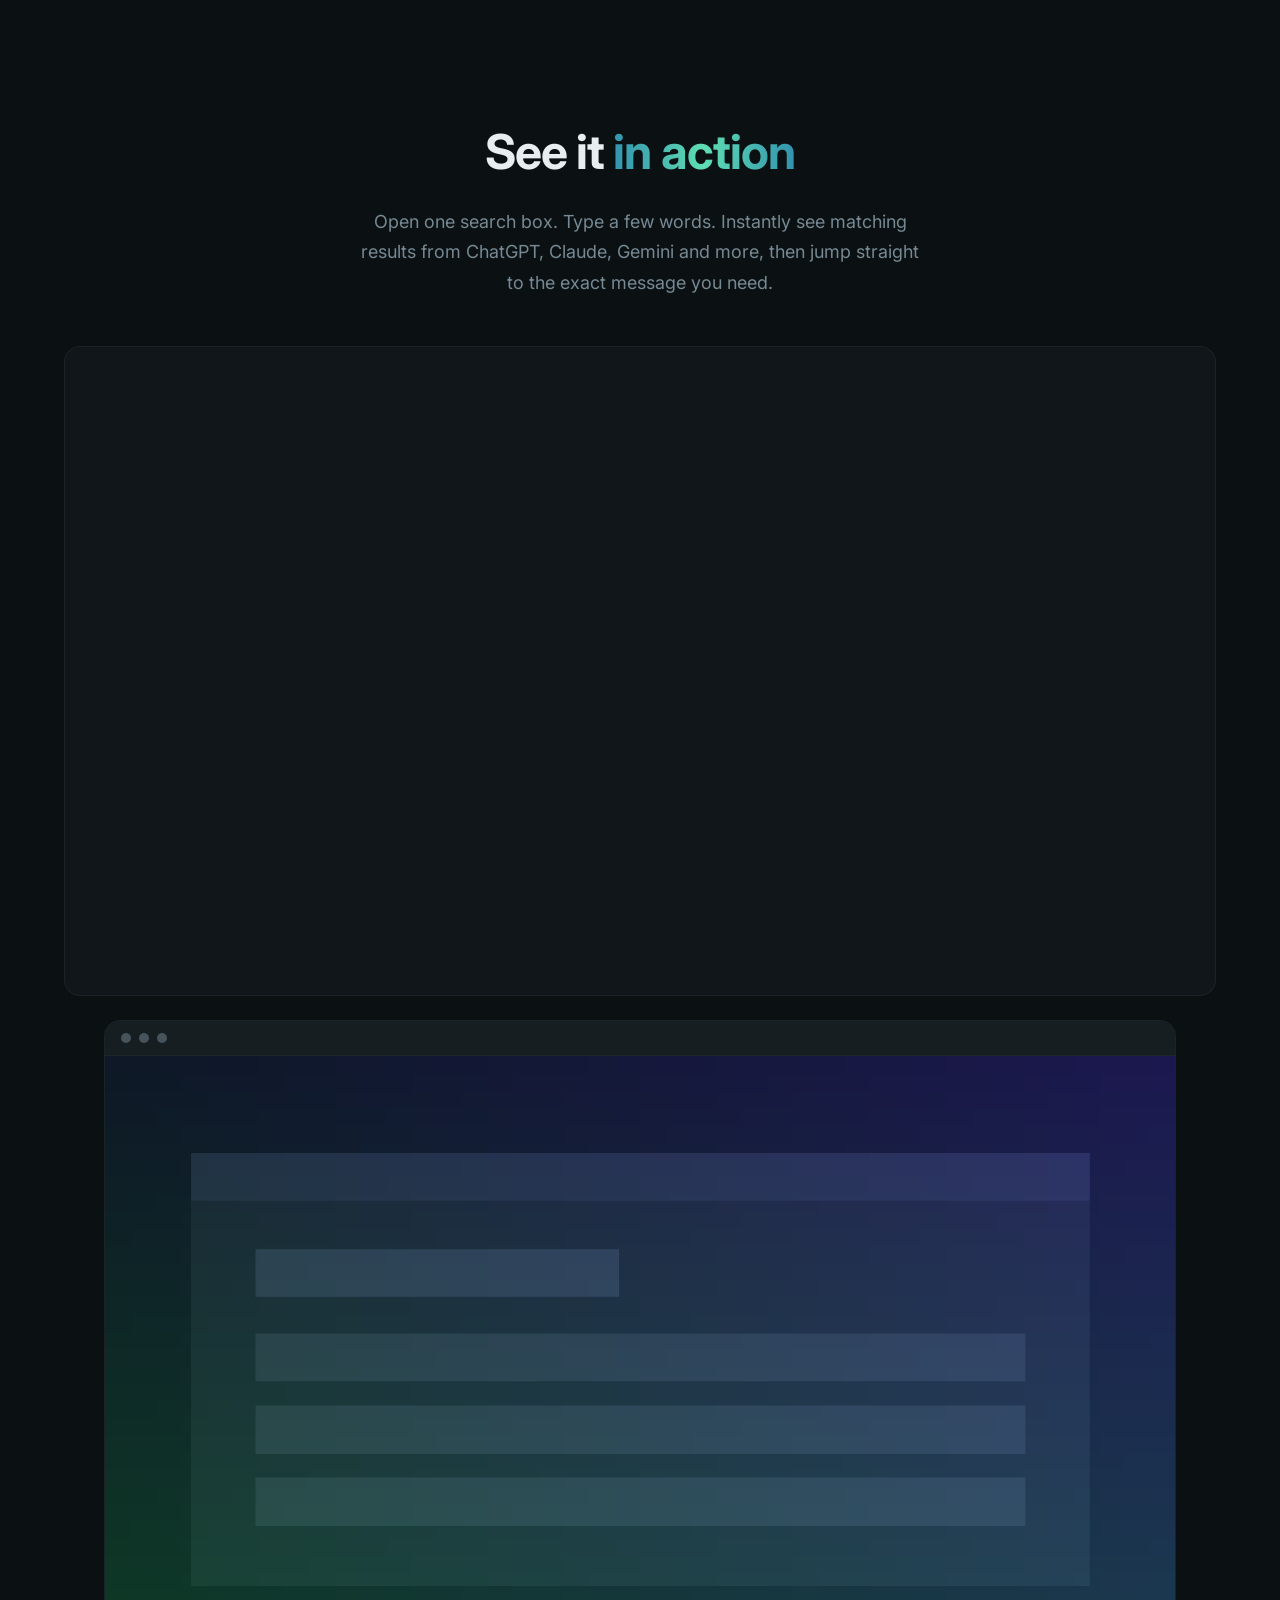
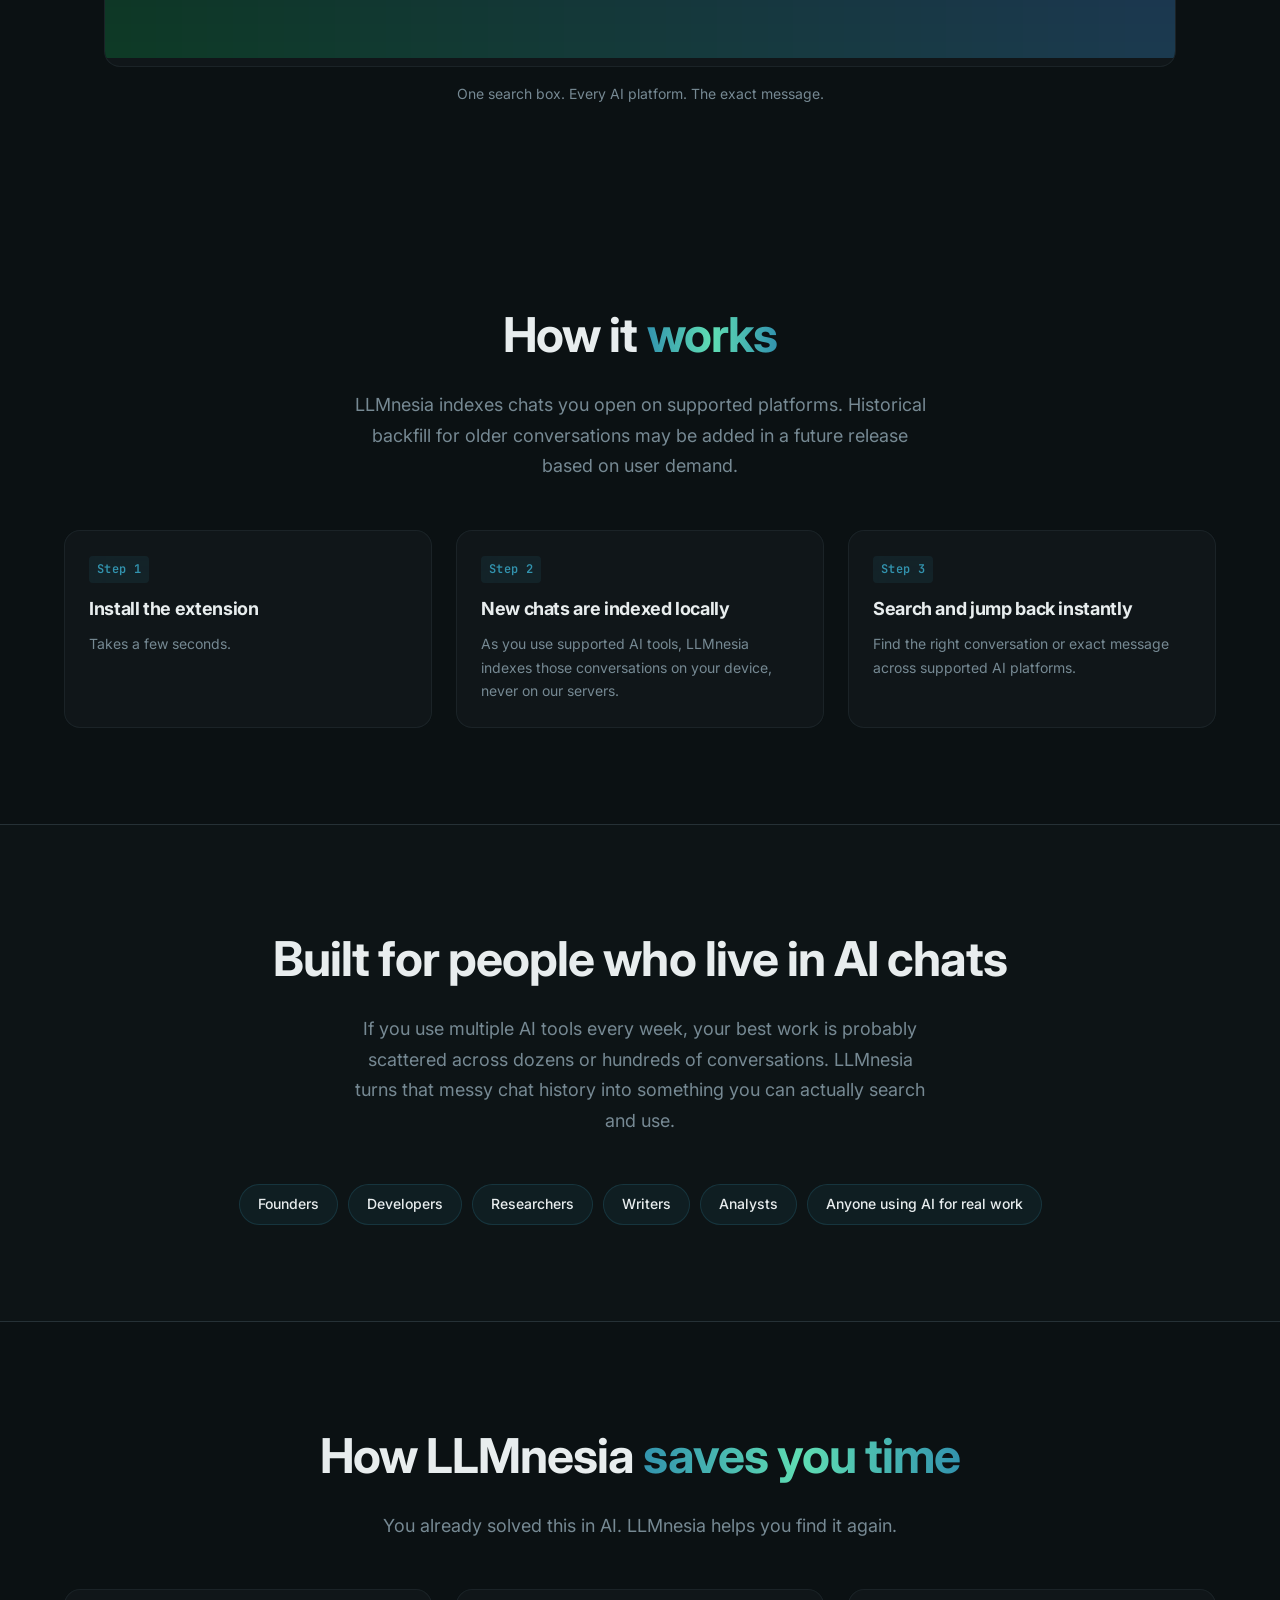
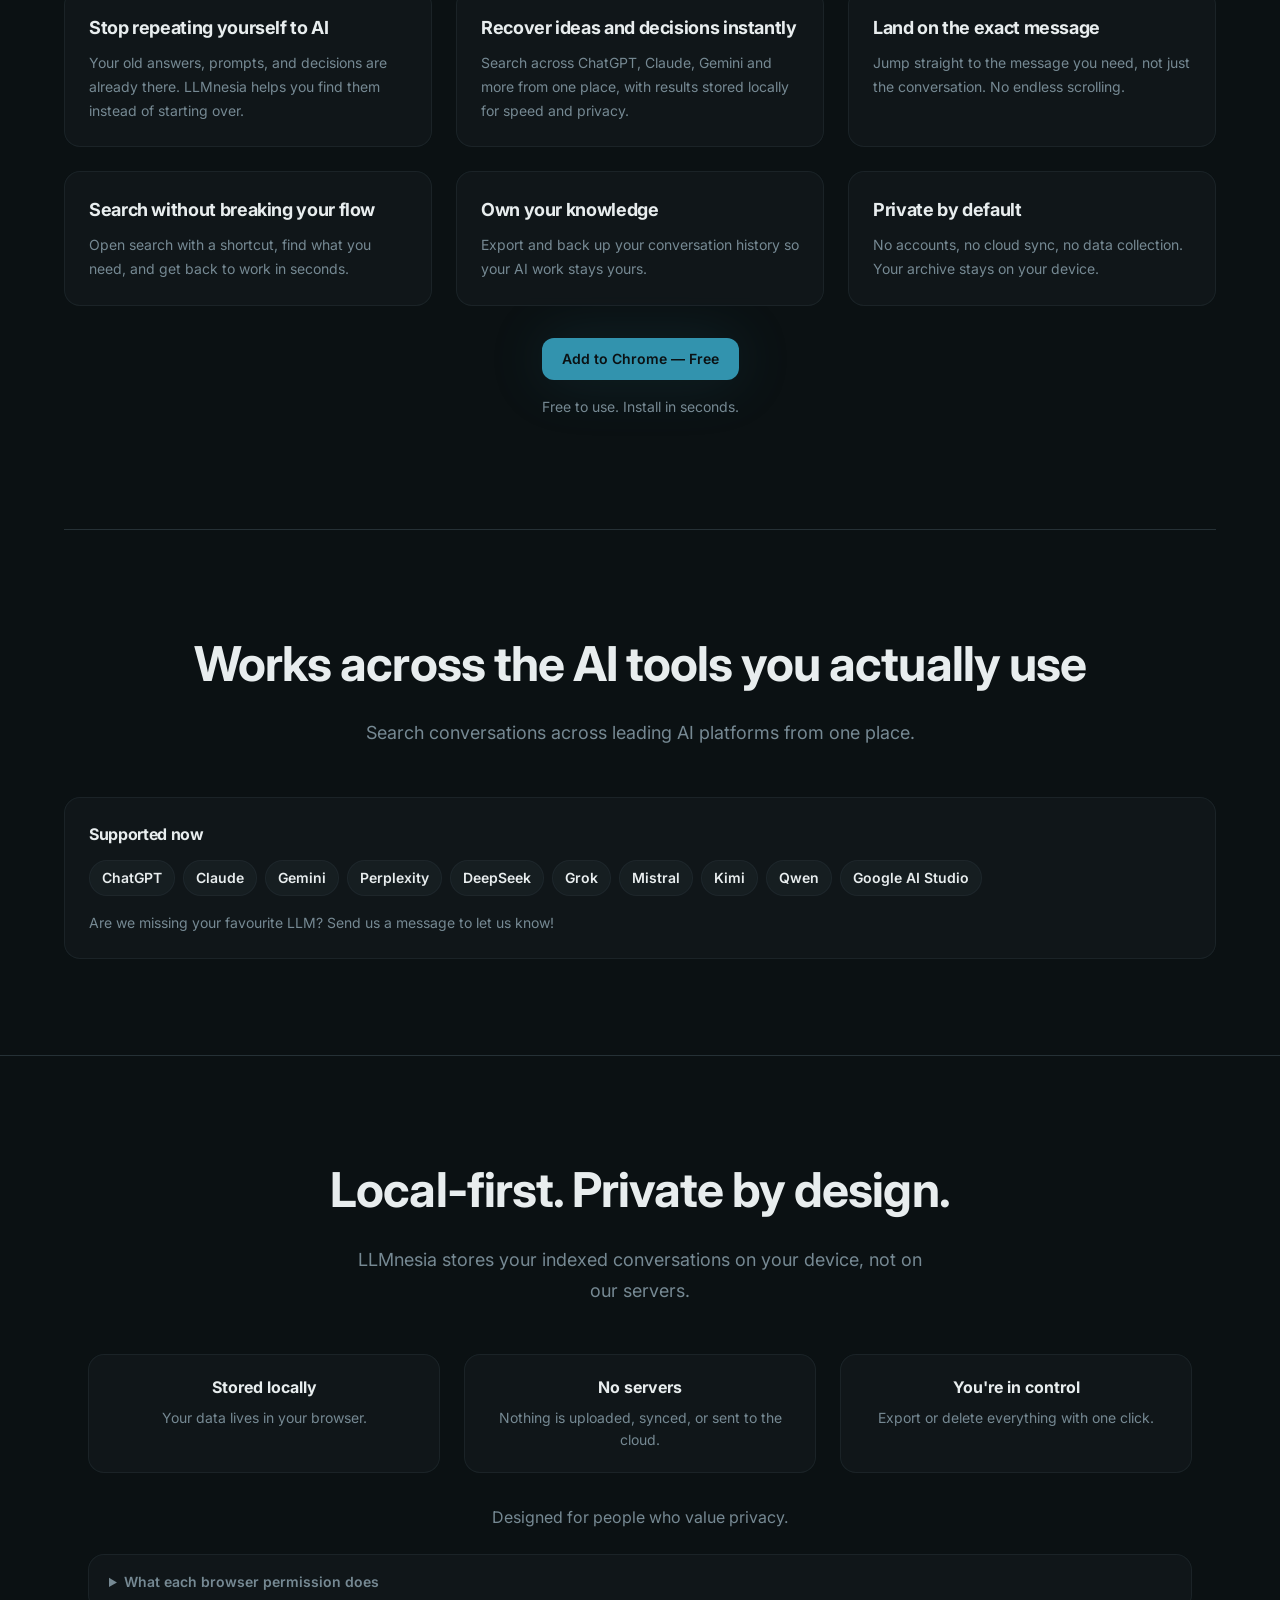
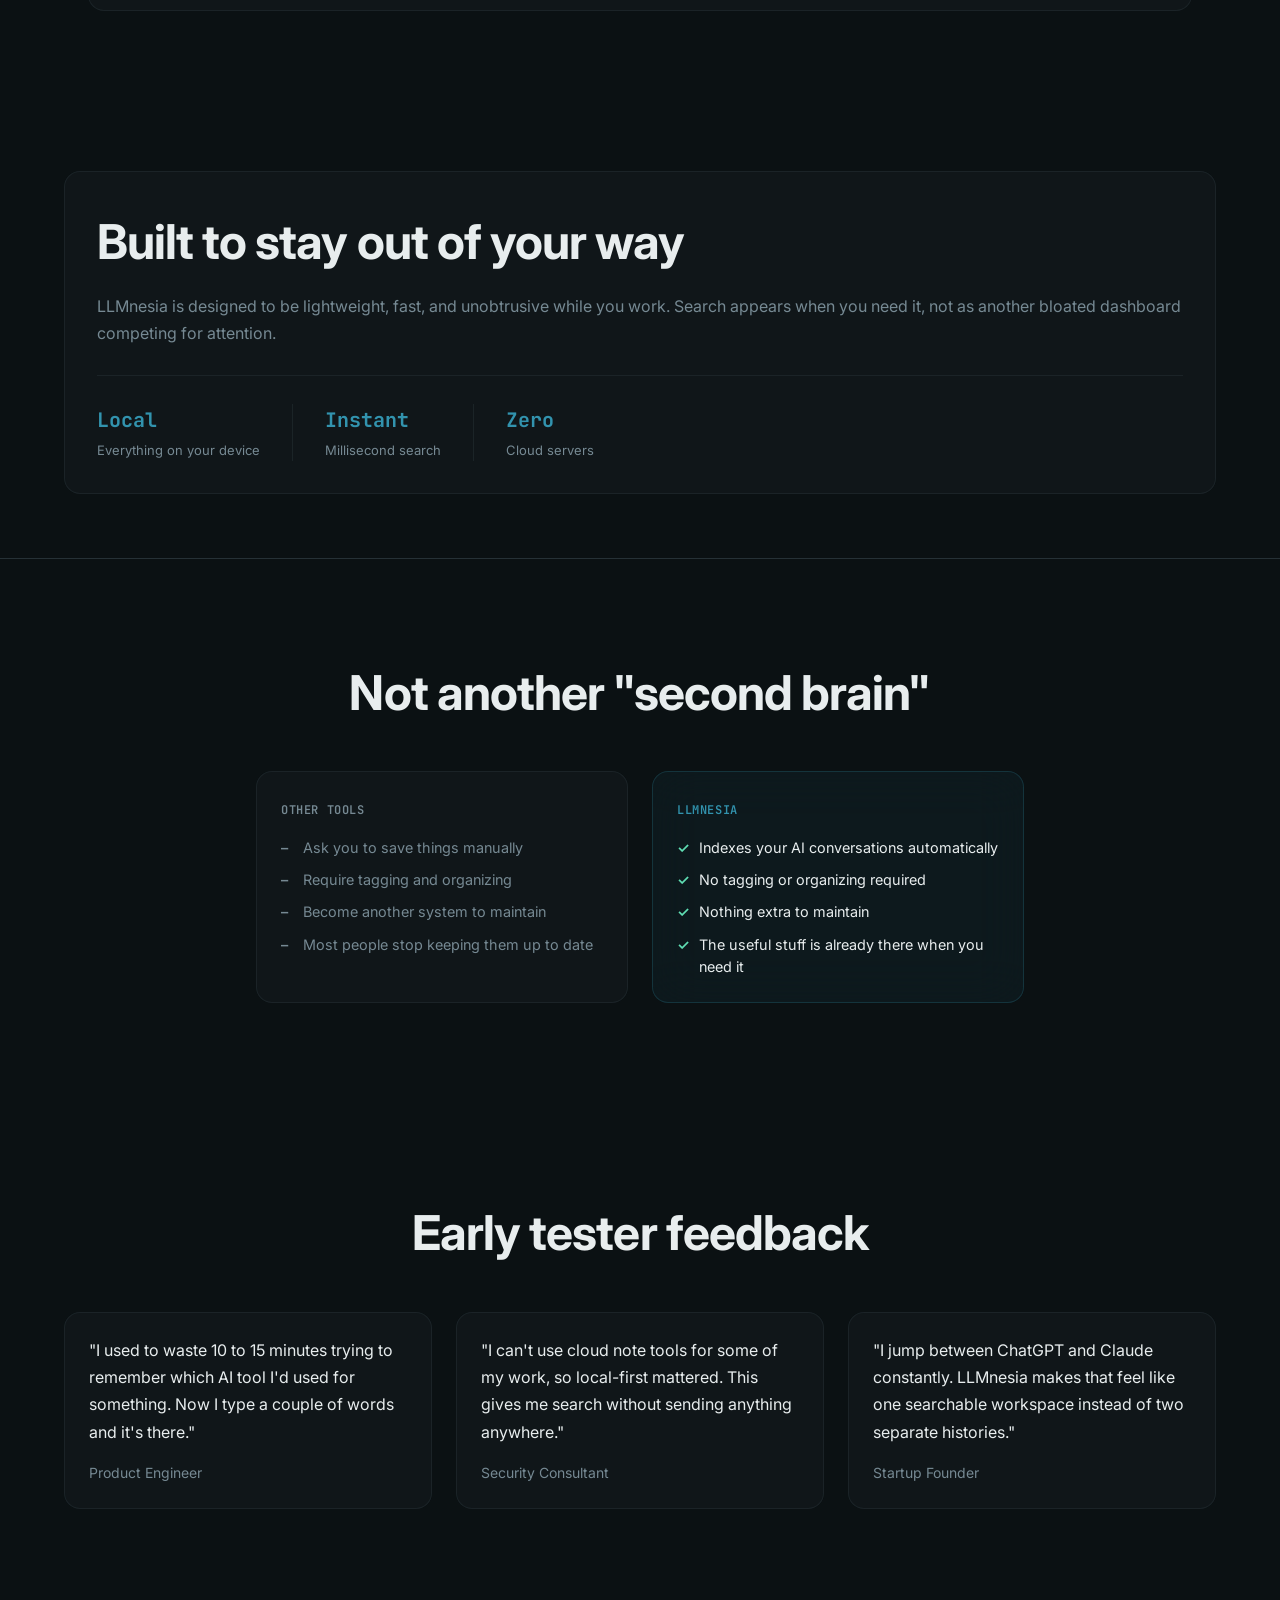
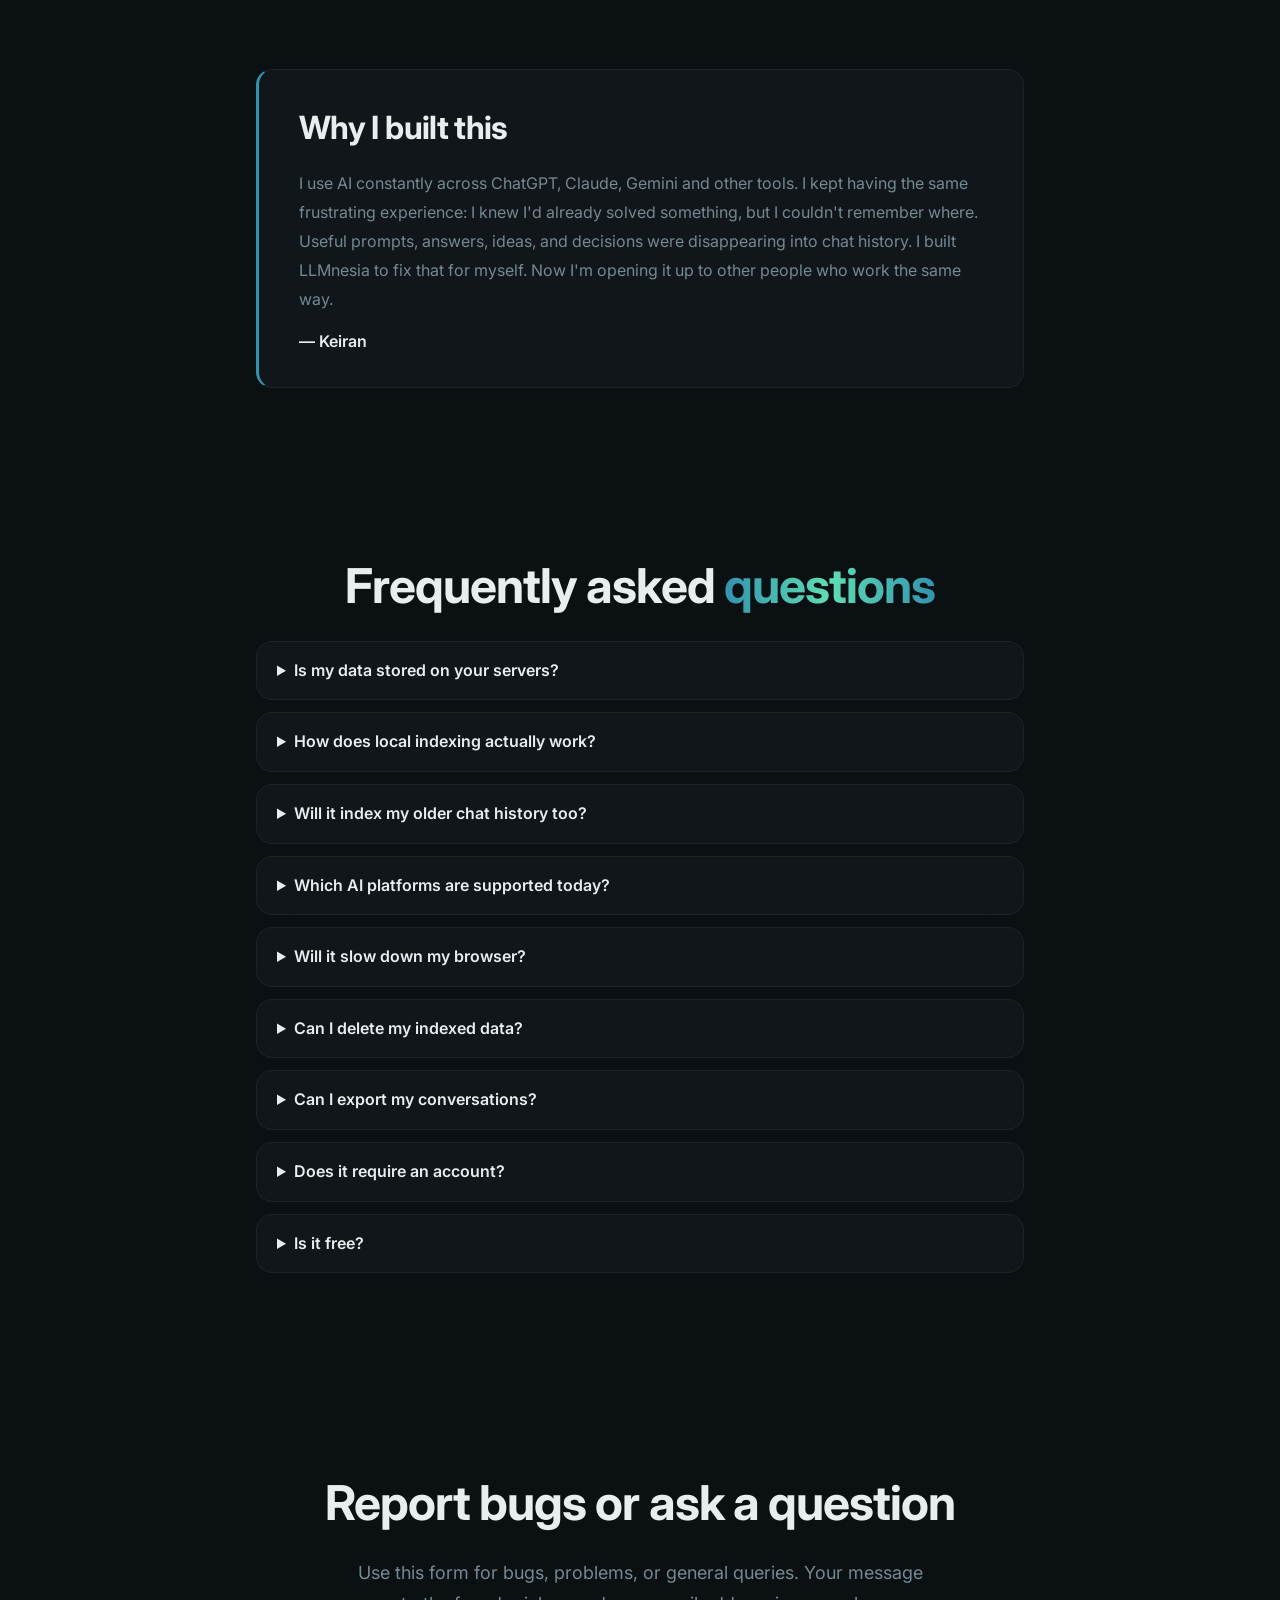
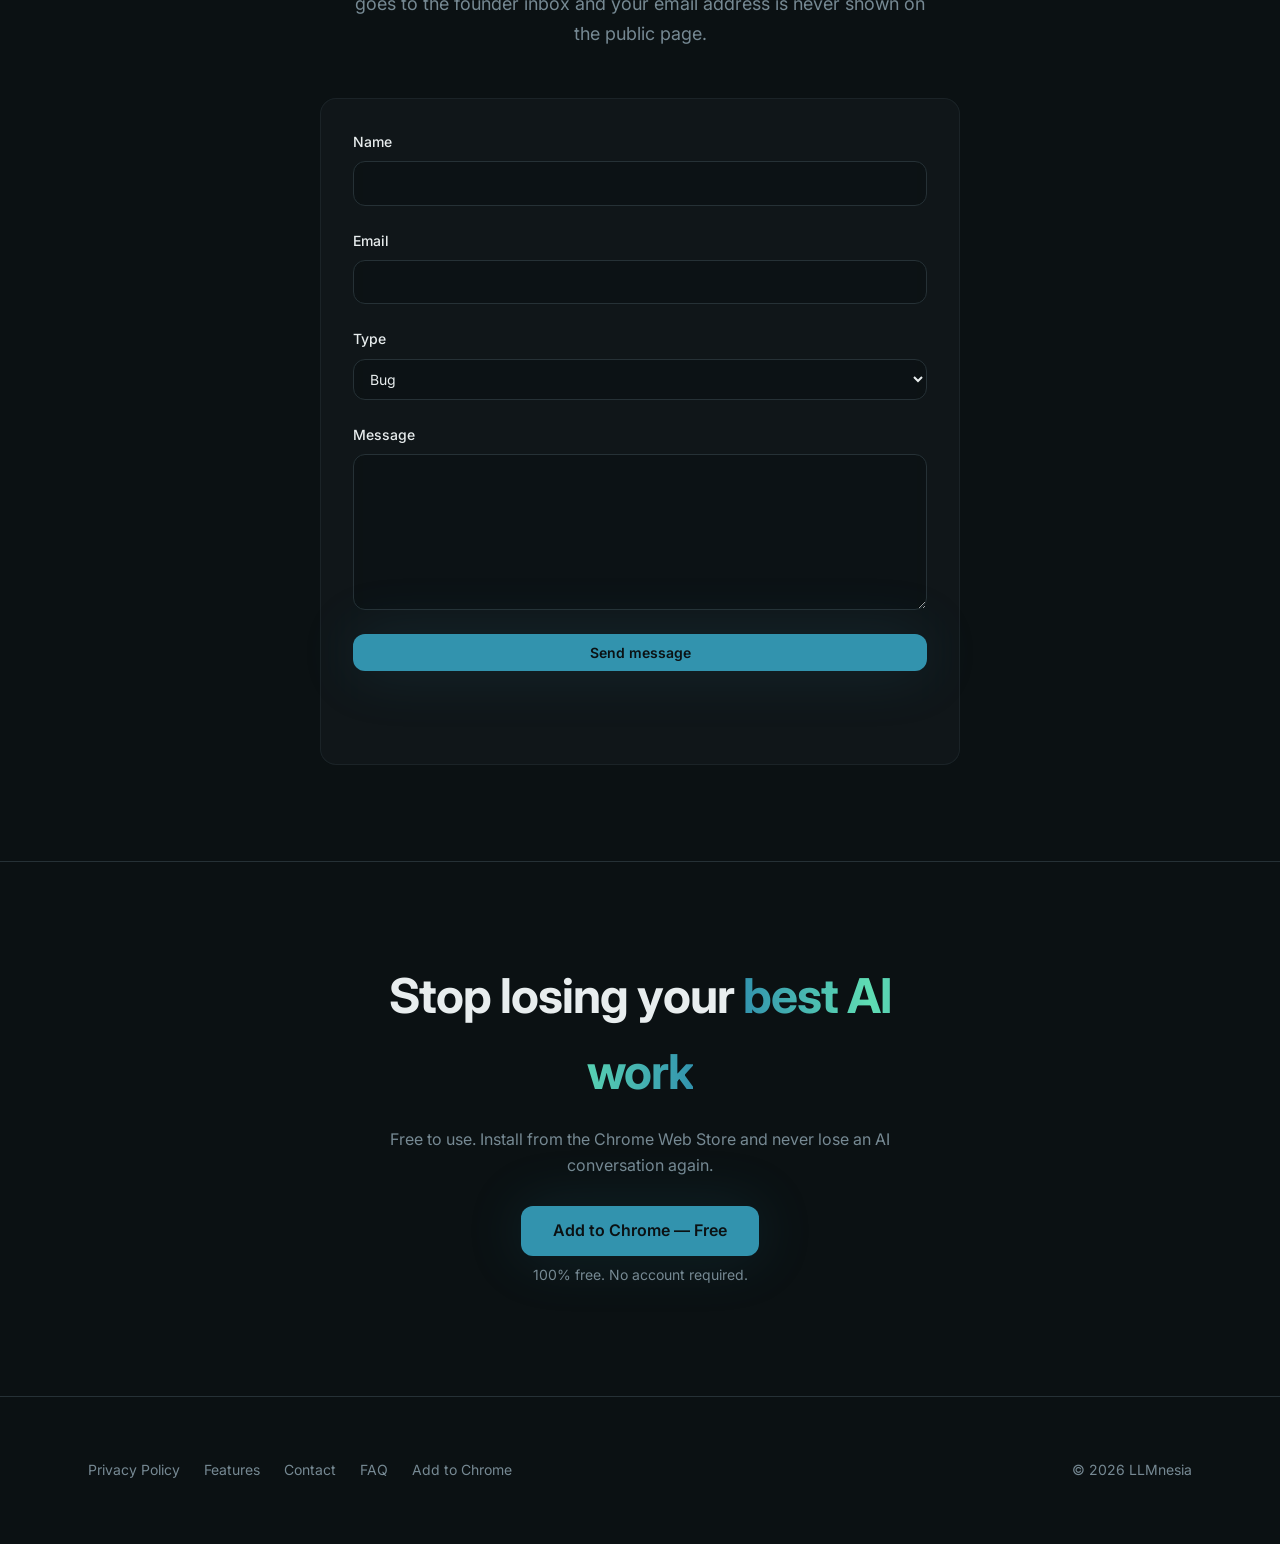
==== commit 996c93c9: "mailing list capture added" ====
--- a/index.html
+++ b/index.html
@@ -71,6 +71,32 @@
         </a>
         <span class="trust-note">100% private. Everything stays in your browser.</span>
       </div>
+      <div class="email-capture-divider"><span>or</span></div>
+      <div class="hero-email-capture">
+        <div id="email-capture-fields">
+          <p class="hero-email-label">Get tips, updates &amp; new features</p>
+          <form class="email-capture-form" id="email-capture-form" novalidate>
+            <input type="email" name="email" id="email-capture-input"
+                   placeholder="you@example.com" required autocomplete="email"
+                   aria-label="Email address">
+            <input type="checkbox" name="botcheck" tabindex="-1"
+                   autocomplete="off" class="form-honeypot" aria-hidden="true">
+            <button class="button button-small" type="submit" id="email-capture-submit">Stay updated</button>
+          </form>
+          <p class="hero-email-fine-print" id="email-capture-message"
+             role="status" aria-live="polite">No spam. Unsubscribe any time.</p>
+        </div>
+        <div class="email-capture-success" id="email-capture-success" hidden>
+          <svg width="28" height="28" viewBox="0 0 28 28" fill="none" aria-hidden="true" flex-shrink="0">
+            <circle cx="14" cy="14" r="13" stroke="currentColor" stroke-width="1.5"/>
+            <path d="M9 14l3.5 3.5L19 10" stroke="currentColor" stroke-width="2" stroke-linecap="round" stroke-linejoin="round"/>
+          </svg>
+          <div>
+            <strong>You're in!</strong>
+            <p>We'll keep you posted on tips, updates &amp; new features.</p>
+          </div>
+        </div>
+      </div>
       <p class="local-trust-line">Local-first. Your AI conversations never leave your browser.</p>
     </section>
 
--- a/styles.css
+++ b/styles.css
@@ -30,6 +30,10 @@
 *::before,
 *::after {
   box-sizing: border-box;
+}
+
+[hidden] {
+  display: none !important;
 }
 
 html {
@@ -319,6 +323,121 @@
 .local-trust-line {
   margin: 1.5rem 0 0;
   font-weight: 600;
+}
+
+/* ===== HERO EMAIL CAPTURE ===== */
+.email-capture-divider {
+  display: flex;
+  align-items: center;
+  gap: 0.75rem;
+  width: 100%;
+  max-width: 22rem;
+  margin: 1.75rem auto 0;
+  color: var(--text-muted);
+  font-size: 0.75rem;
+  letter-spacing: 0.05em;
+}
+
+.email-capture-divider::before,
+.email-capture-divider::after {
+  content: "";
+  flex: 1;
+  height: 1px;
+  background: var(--border);
+}
+
+.hero-email-capture {
+  margin-top: 1rem;
+  width: 100%;
+  max-width: 28rem;
+  padding: 1.25rem 1.5rem;
+  background: var(--glass-bg);
+  backdrop-filter: blur(24px);
+  -webkit-backdrop-filter: blur(24px);
+  border: 1px solid var(--glass-border);
+  border-radius: var(--radius-lg);
+}
+
+#email-capture-fields {
+  display: flex;
+  flex-direction: column;
+  align-items: center;
+  gap: 0.625rem;
+}
+
+.hero-email-label {
+  font-size: 0.8125rem;
+  color: var(--text-muted);
+  margin: 0;
+  letter-spacing: 0.01em;
+}
+
+.email-capture-form {
+  display: flex;
+  gap: 0.5rem;
+  width: 100%;
+}
+
+.email-capture-form input[type="email"] {
+  flex: 1;
+  min-width: 0;
+  background: hsla(200, 25%, 6%, 0.6);
+  border: 1px solid var(--border);
+  border-radius: var(--radius);
+  color: var(--text);
+  font: inherit;
+  font-size: 0.875rem;
+  padding: 0.625rem 0.875rem;
+  outline: none;
+  transition: border-color 0.2s;
+}
+
+.email-capture-form input[type="email"]:focus {
+  border-color: var(--brand);
+}
+
+.email-capture-form input[type="email"]::placeholder {
+  color: var(--text-muted);
+}
+
+.hero-email-fine-print {
+  font-size: 0.75rem;
+  color: var(--text-muted);
+  margin: 0;
+}
+
+.email-capture-success {
+  display: flex;
+  align-items: center;
+  gap: 0.875rem;
+  color: var(--success);
+  text-align: left;
+}
+
+.email-capture-success svg {
+  flex-shrink: 0;
+}
+
+.email-capture-success strong {
+  display: block;
+  font-size: 0.9375rem;
+  line-height: 1.3;
+}
+
+.email-capture-success p {
+  margin: 0.125rem 0 0;
+  font-size: 0.8125rem;
+  color: var(--text-muted);
+}
+
+@media (max-width: 480px) {
+  .email-capture-form {
+    flex-direction: column;
+  }
+
+  .email-capture-form .button {
+    width: 100%;
+  }
 }
 
 /* ===== SECTIONS ===== */
